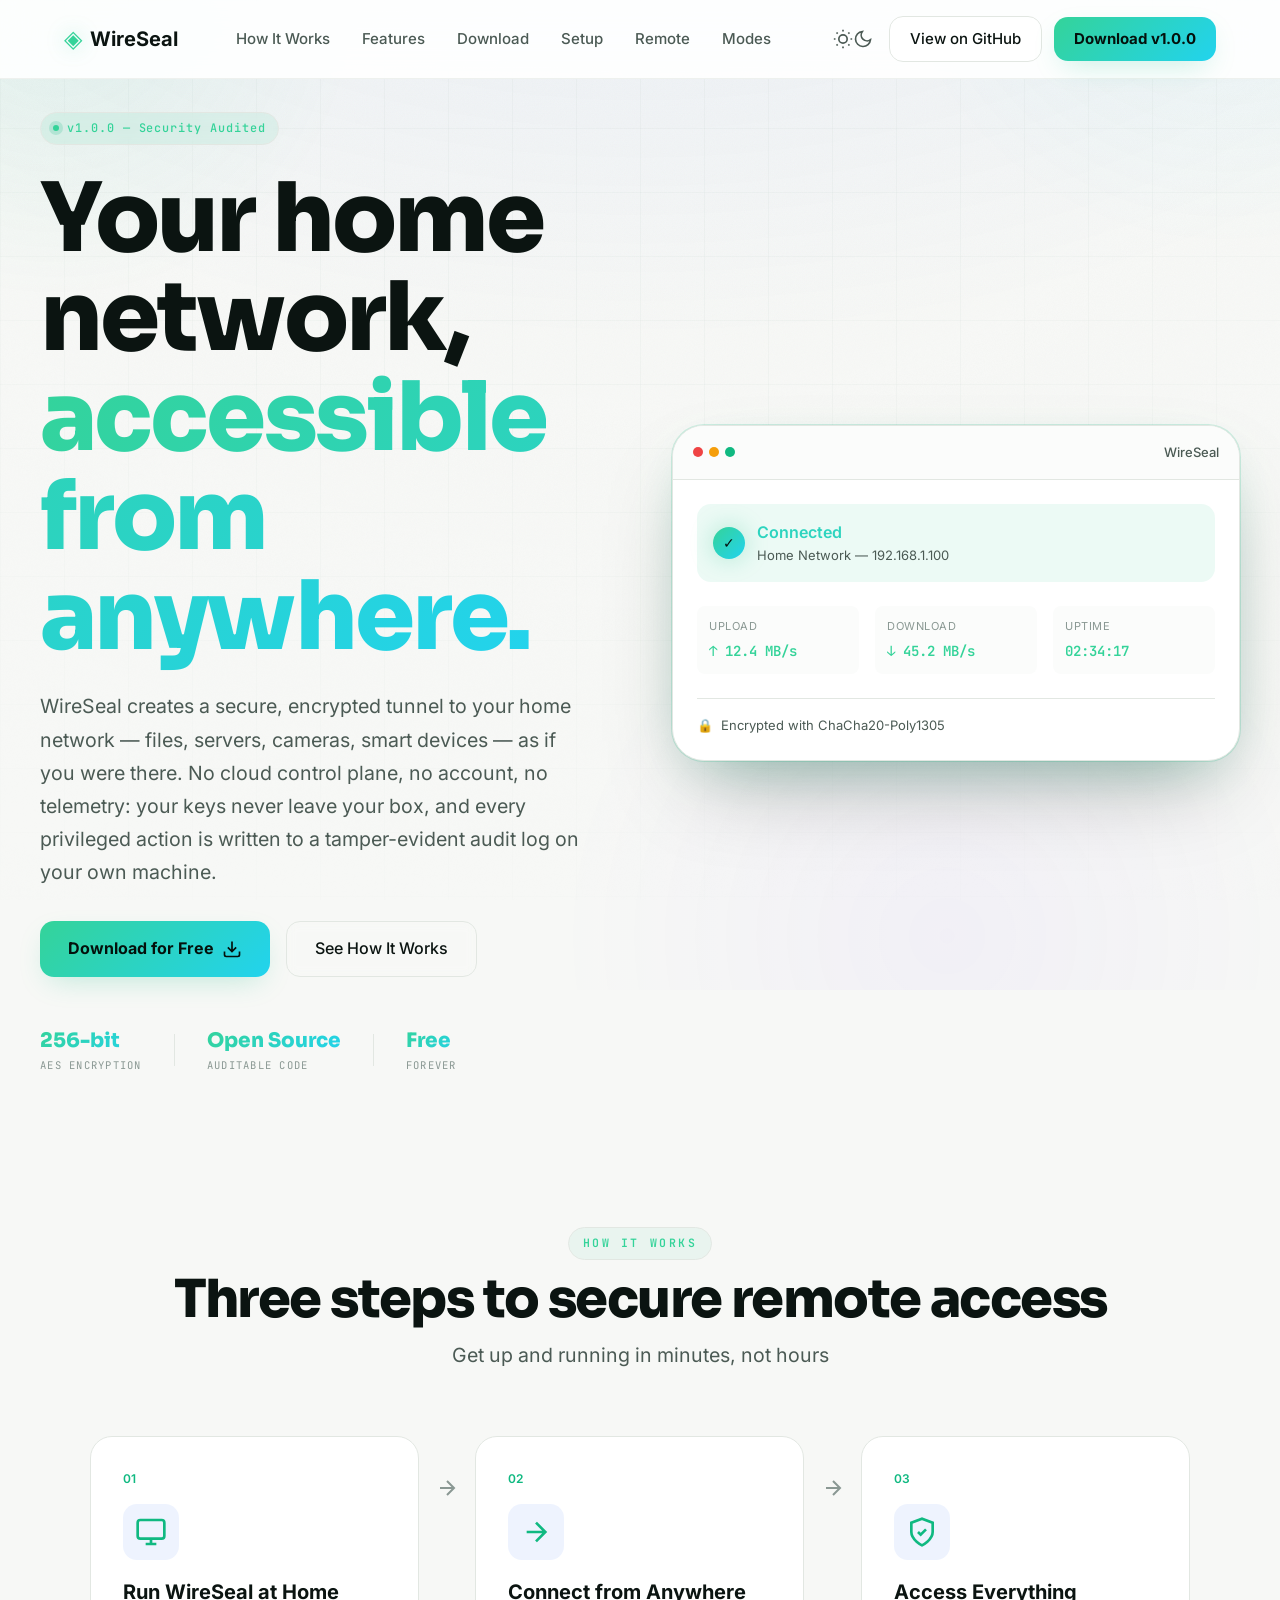
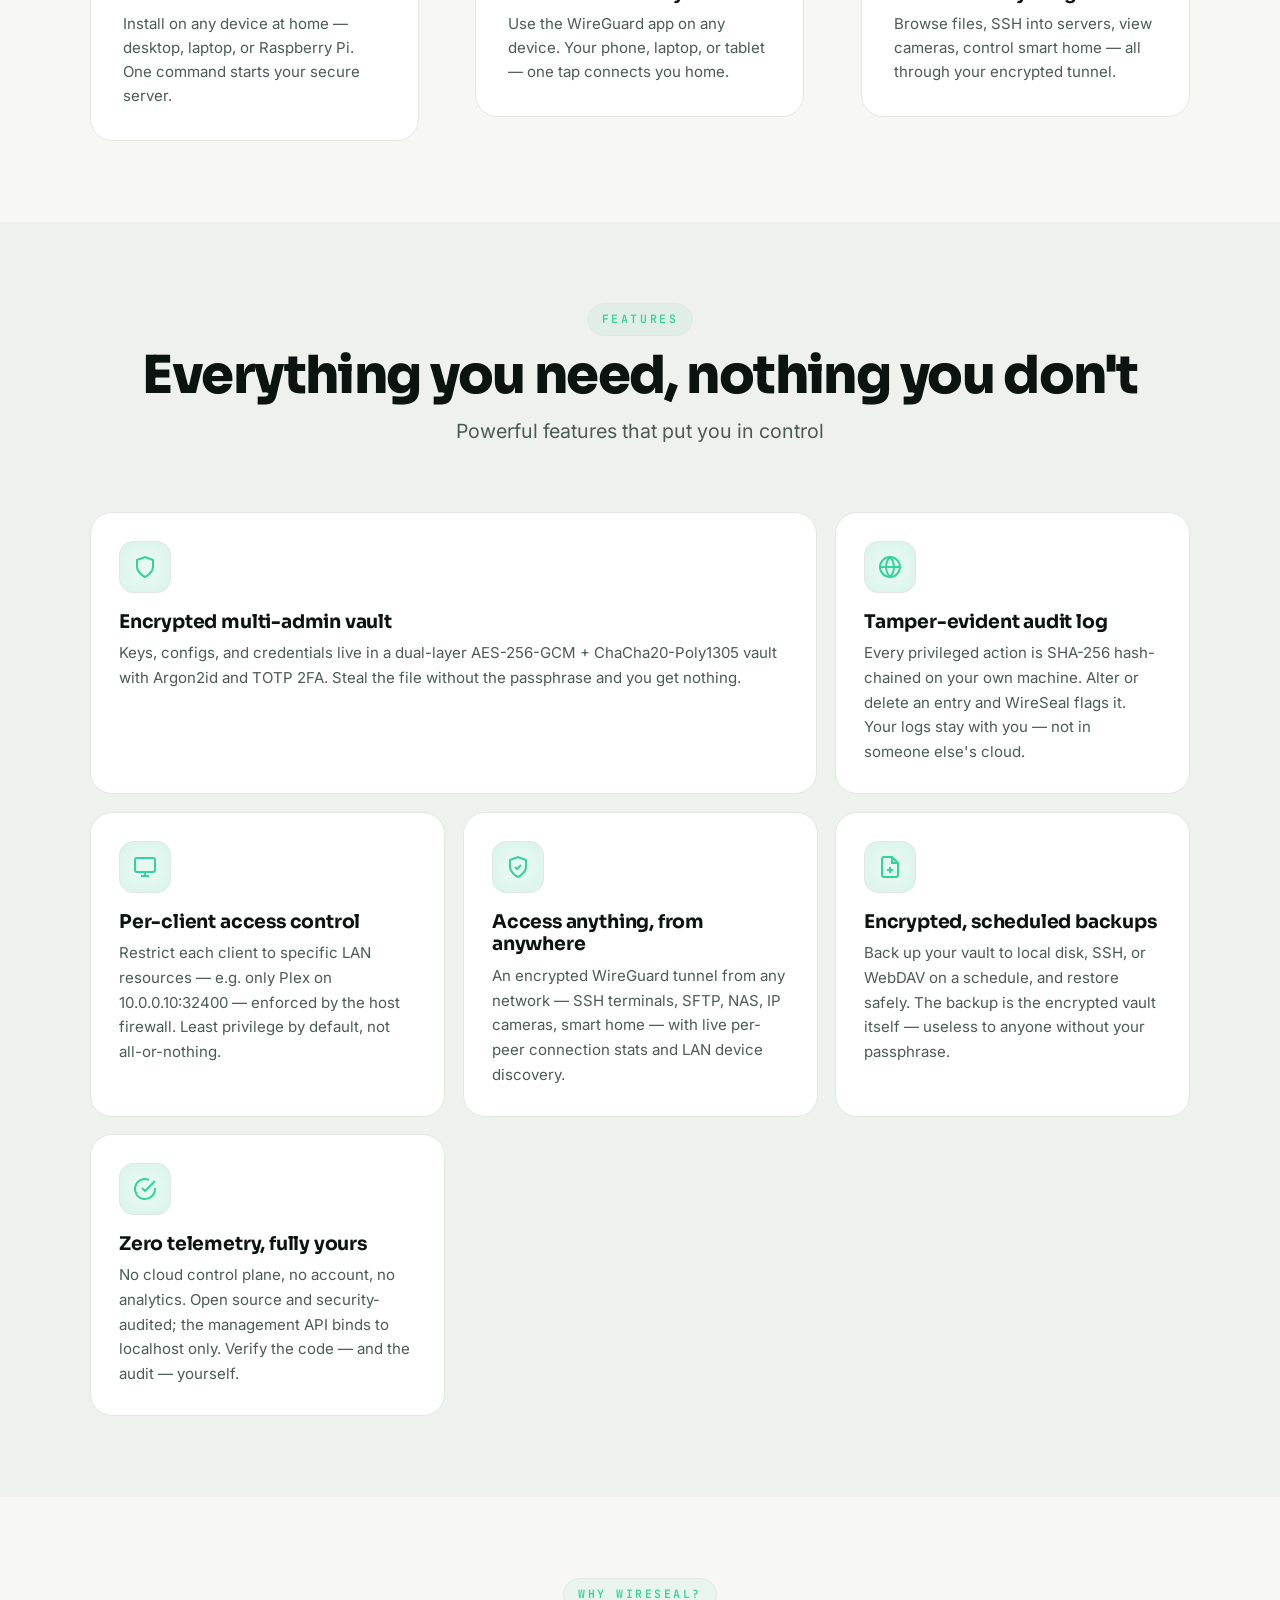
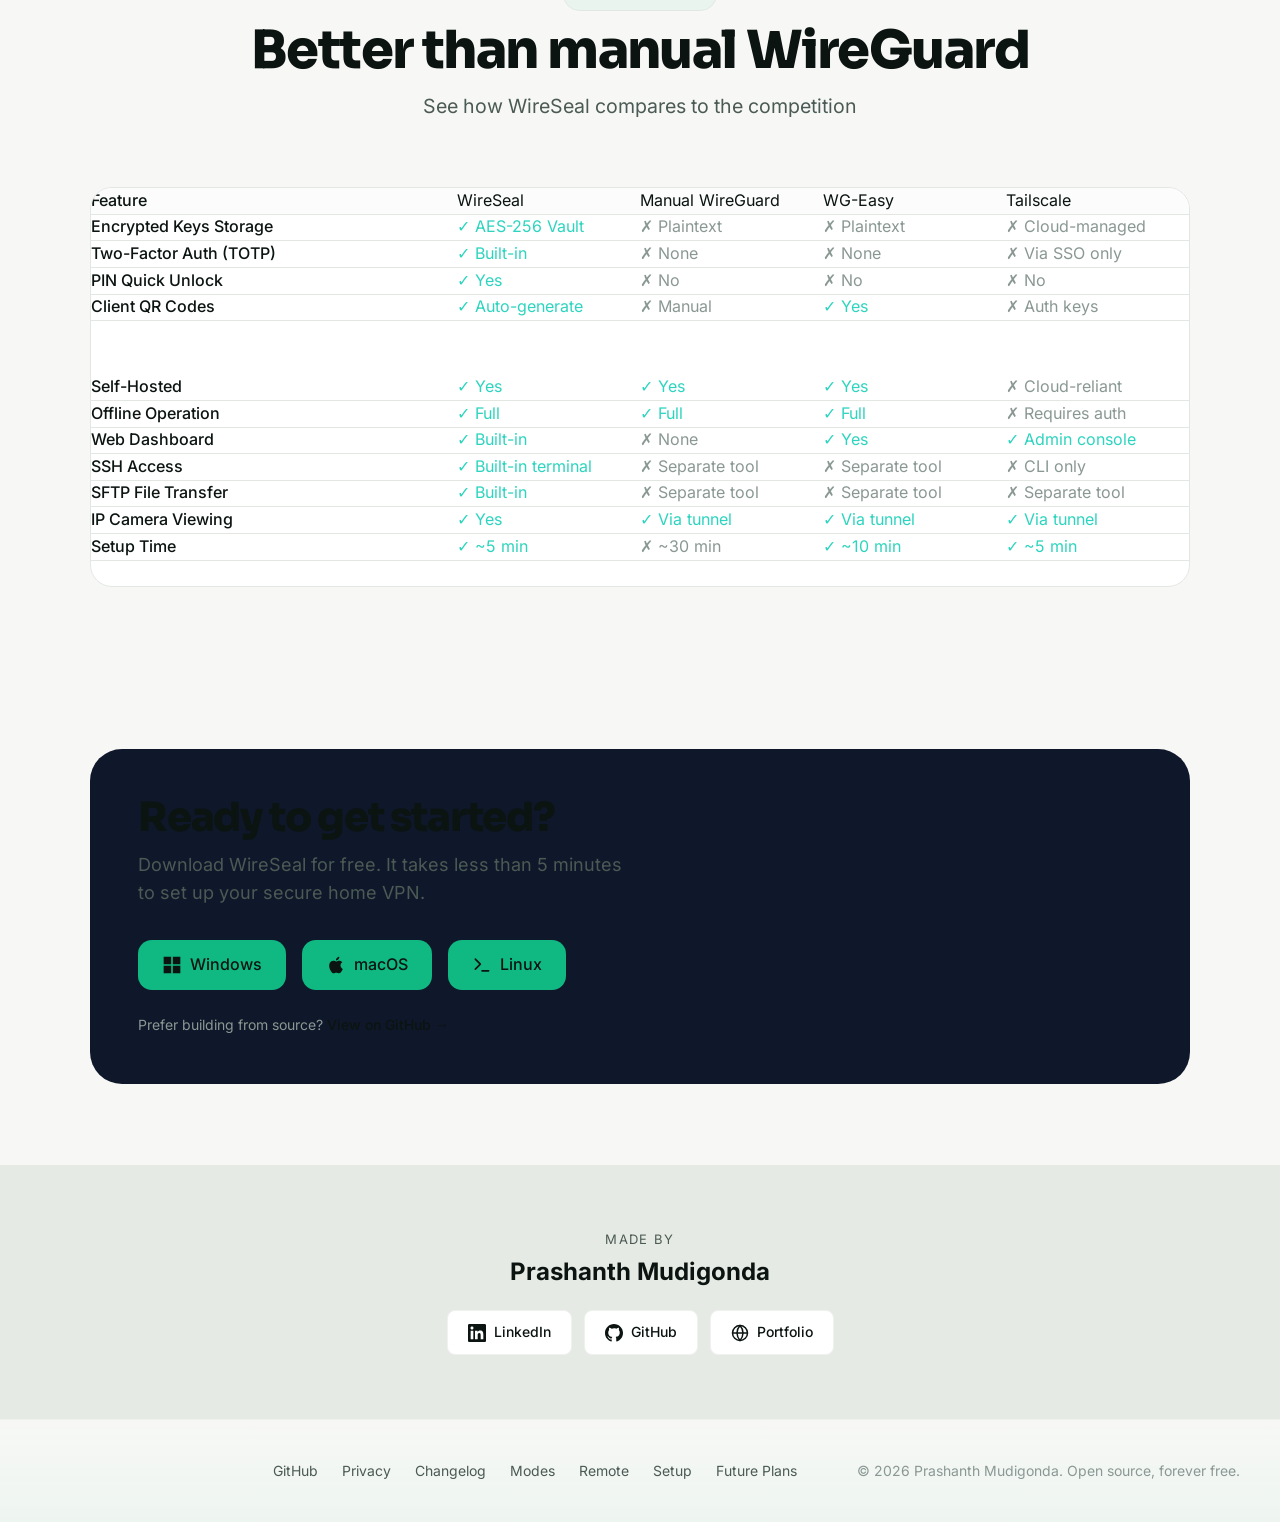
==== index.html @ 396cd47d "Premium visual redesign — 'dark luxury security vault' design layer Adds a cohesive premium design s" ====
<!DOCTYPE html>
<html lang="en">
<head>
    <meta charset="UTF-8">
    <meta name="viewport" content="width=device-width, initial-scale=1.0">
    <meta name="description" content="WireSeal — the audited, zero-trust, zero-telemetry home network gateway you fully own. Encrypted WireGuard tunnels, per-client access control, and a tamper-evident audit log. Open source, no cloud, no account.">
    <meta name="keywords" content="WireGuard, self-hosted VPN, home network, zero trust, zero telemetry, encrypted vault, audit log, access control, Tailscale alternative, open source">
    <meta name="author" content="Prashanth Mudigonda">
    <meta name="robots" content="index, follow">
    <meta http-equiv="Content-Security-Policy" content="default-src 'self'; script-src 'self' 'unsafe-inline'; style-src 'self' 'unsafe-inline'; font-src 'self'; img-src 'self' data: https:; connect-src 'self' https://api.github.com">
    <meta name="theme-color" content="#0F172A">
    
    <meta property="og:type" content="website">
    <meta property="og:title" content="WireSeal — Your Home Network, From Anywhere">
    <meta property="og:description" content="The audited, zero-trust, zero-telemetry home network gateway you fully own. No cloud, no account — your keys never leave your box.">
    <meta property="og:image" content="https://prashanth-7861.github.io/WireSeal/logo.png">
    
    <script type="application/ld+json">
    {
        "@context": "https://schema.org",
        "@type": "SoftwareApplication",
        "name": "WireSeal",
        "description": "The audited, zero-trust, zero-telemetry self-hosted WireGuard home network gateway you fully own.",
        "url": "https://github.com/prashanth-7861/WireSeal",
        "applicationCategory": "SecurityApplication",
        "offers": {"@type": "Offer", "price": "0", "priceCurrency": "USD"},
        "softwareVersion": "1.0.0"
    }
    </script>
    
    <link rel="icon" href="logo.png" type="image/png">
    <link rel="stylesheet" href="fonts.css">
    <link rel="stylesheet" href="style-new.css">
    <link rel="stylesheet" href="premium.css">
    
    <title>WireSeal — Your Home Network, From Anywhere</title>
</head>
<body>
    <!-- Navigation -->
    <nav class="navbar">
        <div class="nav-container">
            <a href="index.html" class="nav-brand">
                <span class="brand-icon">◈</span>
                <span class="brand-name">WireSeal</span>
            </a>
            <div class="nav-menu">
                <a href="#how-it-works" class="nav-link">How It Works</a>
                <a href="#features" class="nav-link">Features</a>
                <a href="#download" class="nav-link">Download</a>
                <a href="setup.html" class="nav-link">Setup</a>
                <a href="remote.html" class="nav-link">Remote</a>
                <a href="modes.html" class="nav-link">Modes</a>
            </div>
            <div class="nav-actions">
                <button class="theme-toggle" aria-label="Toggle dark mode">
                    <svg class="icon-sun" width="20" height="20" viewBox="0 0 24 24" fill="none" stroke="currentColor" stroke-width="2"><circle cx="12" cy="12" r="5"/><path d="M12 1v2M12 21v2M4.22 4.22l1.42 1.42M18.36 18.36l1.42 1.42M1 12h2M21 12h2M4.22 19.78l1.42-1.42M18.36 5.64l1.42-1.42"/></svg>
                    <svg class="icon-moon" width="20" height="20" viewBox="0 0 24 24" fill="none" stroke="currentColor" stroke-width="2"><path d="M21 12.79A9 9 0 1111.21 3 7 7 0 0021 12.79z"/></svg>
                </button>
                <a href="https://github.com/prashanth-7861/WireSeal" class="btn btn-ghost" target="_blank" rel="noopener noreferrer">View on GitHub</a>
                <a href="#download" class="btn btn-primary">Download v1.0.0</a>
            </div>
            <button class="nav-toggle" aria-label="Toggle menu">
                <span></span><span></span><span></span>
            </button>
        </div>
    </nav>

    <!-- Hero Section -->
    <section class="hero">
        <div class="hero-bg"></div>
        <div class="hero-container">
            <div class="hero-content">
                <div class="hero-badge">
                    <span class="badge-dot"></span>
                    <span>v1.0.0 — Security Audited</span>
                </div>
                
                <h1 class="hero-title">
                    Your home network,<br>
                    <span class="highlight">accessible from anywhere.</span>
                </h1>
                
                <p class="hero-subtitle">
                    WireSeal creates a secure, encrypted tunnel to your home network — files,
                    servers, cameras, smart devices — as if you were there. No cloud control
                    plane, no account, no telemetry: your keys never leave your box, and every
                    privileged action is written to a tamper-evident audit log on your own machine.
                </p>
                
                <div class="hero-cta">
                    <a href="#download" class="btn btn-primary btn-lg">
                        <span>Download for Free</span>
                        <svg width="20" height="20" viewBox="0 0 24 24" fill="none" stroke="currentColor" stroke-width="2"><path d="M21 15v4a2 2 0 01-2 2H5a2 2 0 01-2-2v-4M7 10l5 5 5-5M12 15V3"/></svg>
                    </a>
                    <a href="#how-it-works" class="btn btn-outline btn-lg">See How It Works</a>
                </div>
                
                <div class="hero-stats">
                    <div class="stat-item">
                        <span class="stat-value">256-bit</span>
                        <span class="stat-label">AES Encryption</span>
                    </div>
                    <div class="stat-divider"></div>
                    <div class="stat-item">
                        <span class="stat-value">Open Source</span>
                        <span class="stat-label">Auditable Code</span>
                    </div>
                    <div class="stat-divider"></div>
                    <div class="stat-item">
                        <span class="stat-value">Free</span>
                        <span class="stat-label">Forever</span>
                    </div>
                </div>
            </div>
            
            <div class="hero-visual">
                <div class="hero-card">
                    <div class="card-header">
                        <div class="card-dots">
                            <span></span><span></span><span></span>
                        </div>
                        <span class="card-title">WireSeal</span>
                    </div>
                    <div class="card-body">
                        <div class="connection-status">
                            <span class="status-icon connected">✓</span>
                            <div class="status-info">
                                <span class="status-label">Connected</span>
                                <span class="status-server">Home Network — 192.168.1.100</span>
                            </div>
                        </div>
                        <div class="connection-stats">
                            <div class="conn-stat">
                                <span class="conn-label">Upload</span>
                                <span class="conn-value">↑ 12.4 MB/s</span>
                            </div>
                            <div class="conn-stat">
                                <span class="conn-label">Download</span>
                                <span class="conn-value">↓ 45.2 MB/s</span>
                            </div>
                            <div class="conn-stat">
                                <span class="conn-label">Uptime</span>
                                <span class="conn-value">02:34:17</span>
                            </div>
                        </div>
                        <div class="security-badge">
                            <span class="shield-icon">🔒</span>
                            <span>Encrypted with ChaCha20-Poly1305</span>
                        </div>
                    </div>
                </div>
            </div>
        </div>
    </section>

    <!-- How It Works -->
    <section class="section how-it-works" id="how-it-works">
        <div class="section-container">
            <div class="section-header center">
                <span class="section-tag">How It Works</span>
                <h2 class="section-title">Three steps to secure remote access</h2>
                <p class="section-subtitle">Get up and running in minutes, not hours</p>
            </div>
            
            <div class="steps-grid">
                <div class="step-card">
                    <div class="step-number">01</div>
                    <div class="step-icon">
                        <svg width="32" height="32" viewBox="0 0 24 24" fill="none" stroke="currentColor" stroke-width="2"><rect x="2" y="3" width="20" height="14" rx="2"/><path d="M8 21h8M12 17v4"/></svg>
                    </div>
                    <h3>Run WireSeal at Home</h3>
                    <p>Install on any device at home — desktop, laptop, or Raspberry Pi. One command starts your secure server.</p>
                </div>
                
                <div class="step-arrow">
                    <svg width="24" height="24" viewBox="0 0 24 24" fill="none" stroke="currentColor" stroke-width="2"><path d="M5 12h14M12 5l7 7-7 7"/></svg>
                </div>
                
                <div class="step-card">
                    <div class="step-number">02</div>
                    <div class="step-icon">
                        <svg width="32" height="32" viewBox="0 0 24 24" fill="none" stroke="currentColor" stroke-width="2"><path d="M5 12h14M12 5l7 7-7 7"/></svg>
                    </div>
                    <h3>Connect from Anywhere</h3>
                    <p>Use the WireGuard app on any device. Your phone, laptop, or tablet — one tap connects you home.</p>
                </div>
                
                <div class="step-arrow">
                    <svg width="24" height="24" viewBox="0 0 24 24" fill="none" stroke="currentColor" stroke-width="2"><path d="M5 12h14M12 5l7 7-7 7"/></svg>
                </div>
                
                <div class="step-card">
                    <div class="step-number">03</div>
                    <div class="step-icon">
                        <svg width="32" height="32" viewBox="0 0 24 24" fill="none" stroke="currentColor" stroke-width="2"><path d="M12 22s8-4 8-10V5l-8-3-8 3v7c0 6 8 10 8 10z"/><path d="M9 12l2 2 4-4"/></svg>
                    </div>
                    <h3>Access Everything</h3>
                    <p>Browse files, SSH into servers, view cameras, control smart home — all through your encrypted tunnel.</p>
                </div>
            </div>
        </div>
    </section>

    <!-- Features -->
    <section class="section features" id="features">
        <div class="section-container">
            <div class="section-header center">
                <span class="section-tag">Features</span>
                <h2 class="section-title">Everything you need, nothing you don't</h2>
                <p class="section-subtitle">Powerful features that put you in control</p>
            </div>
            
            <div class="features-grid">
                <div class="feature-card">
                    <div class="feature-icon">
                        <svg width="24" height="24" viewBox="0 0 24 24" fill="none" stroke="currentColor" stroke-width="2"><path d="M12 22s8-4 8-10V5l-8-3-8 3v7c0 6 8 10 8 10z"/></svg>
                    </div>
                    <h3>Encrypted multi-admin vault</h3>
                    <p>Keys, configs, and credentials live in a dual-layer AES-256-GCM + ChaCha20-Poly1305 vault with Argon2id and TOTP 2FA. Steal the file without the passphrase and you get nothing.</p>
                </div>
                
                <div class="feature-card">
                    <div class="feature-icon">
                        <svg width="24" height="24" viewBox="0 0 24 24" fill="none" stroke="currentColor" stroke-width="2"><circle cx="12" cy="12" r="10"/><path d="M2 12h20M12 2a15.3 15.3 0 014 10 15.3 15.3 0 01-4 10 15.3 15.3 0 01-4-10 15.3 15.3 0 014-10z"/></svg>
                    </div>
                    <h3>Tamper-evident audit log</h3>
                    <p>Every privileged action is SHA-256 hash-chained on your own machine. Alter or delete an entry and WireSeal flags it. Your logs stay with you — not in someone else's cloud.</p>
                </div>
                
                <div class="feature-card">
                    <div class="feature-icon">
                        <svg width="24" height="24" viewBox="0 0 24 24" fill="none" stroke="currentColor" stroke-width="2"><rect x="2" y="3" width="20" height="14" rx="2"/><path d="M8 21h8M12 17v4"/></svg>
                    </div>
                    <h3>Per-client access control</h3>
                    <p>Restrict each client to specific LAN resources — e.g. only Plex on 10.0.0.10:32400 — enforced by the host firewall. Least privilege by default, not all-or-nothing.</p>
                </div>
                
                <div class="feature-card">
                    <div class="feature-icon">
                        <svg width="24" height="24" viewBox="0 0 24 24" fill="none" stroke="currentColor" stroke-width="2"><path d="M12 22s8-4 8-10V5l-8-3-8 3v7c0 6 8 10 8 10z"/><path d="M9 12l2 2 4-4"/></svg>
                    </div>
                    <h3>Access anything, from anywhere</h3>
                    <p>An encrypted WireGuard tunnel from any network — SSH terminals, SFTP, NAS, IP cameras, smart home — with live per-peer connection stats and LAN device discovery.</p>
                </div>
                
                <div class="feature-card">
                    <div class="feature-icon">
                        <svg width="24" height="24" viewBox="0 0 24 24" fill="none" stroke="currentColor" stroke-width="2"><path d="M14 2H6a2 2 0 00-2 2v16a2 2 0 002 2h12a2 2 0 002-2V8z"/><path d="M14 2v6h6M12 18v-6M9 15h6"/></svg>
                    </div>
                    <h3>Encrypted, scheduled backups</h3>
                    <p>Back up your vault to local disk, SSH, or WebDAV on a schedule, and restore safely. The backup is the encrypted vault itself — useless to anyone without your passphrase.</p>
                </div>
                
                <div class="feature-card">
                    <div class="feature-icon">
                        <svg width="24" height="24" viewBox="0 0 24 24" fill="none" stroke="currentColor" stroke-width="2"><path d="M22 11.08V12a10 10 0 11-5.93-9.14"/><path d="M22 4L12 14.01l-3-3"/></svg>
                    </div>
                    <h3>Zero telemetry, fully yours</h3>
                    <p>No cloud control plane, no account, no analytics. Open source and security-audited; the management API binds to localhost only. Verify the code — and the audit — yourself.</p>
                </div>
            </div>
        </div>
    </section>

    <!-- Comparison -->
    <section class="section comparison">
        <div class="section-container">
            <div class="section-header center">
                <span class="section-tag">Why WireSeal?</span>
                <h2 class="section-title">Better than manual WireGuard</h2>
                <p class="section-subtitle">See how WireSeal compares to the competition</p>
            </div>
            
            <div class="comparison-table">
                <div class="comp-row header">
                    <div class="comp-feature">Feature</div>
                    <div class="comp-wireseal">WireSeal</div>
                    <div class="comp-other">Manual WireGuard</div>
                    <div class="comp-other">WG-Easy</div>
                    <div class="comp-other">Tailscale</div>
                </div>
                <div class="comp-row">
                    <div class="comp-feature">Encrypted Keys Storage</div>
                    <div class="comp-wireseal check">✓ AES-256 Vault</div>
                    <div class="comp-other cross">✗ Plaintext</div>
                    <div class="comp-other cross">✗ Plaintext</div>
                    <div class="comp-other cross">✗ Cloud-managed</div>
                </div>
                <div class="comp-row">
                    <div class="comp-feature">Two-Factor Auth (TOTP)</div>
                    <div class="comp-wireseal check">✓ Built-in</div>
                    <div class="comp-other cross">✗ None</div>
                    <div class="comp-other cross">✗ None</div>
                    <div class="comp-other cross">✗ Via SSO only</div>
                </div>
                <div class="comp-row">
                    <div class="comp-feature">PIN Quick Unlock</div>
                    <div class="comp-wireseal check">✓ Yes</div>
                    <div class="comp-other cross">✗ No</div>
                    <div class="comp-other cross">✗ No</div>
                    <div class="comp-other cross">✗ No</div>
                </div>
                <div class="comp-row">
                    <div class="comp-feature">Client QR Codes</div>
                    <div class="comp-wireseal check">✓ Auto-generate</div>
                    <div class="comp-other cross">✗ Manual</div>
                    <div class="comp-other check">✓ Yes</div>
                    <div class="comp-other cross">✗ Auth keys</div>
                </div>
                <div class="comp-row">
                    <div class="comp-feature">Tamper-Evident Audit Log</div>
                    <div class="comp-wireseal check">✓ Full logs</div>
                    <div class="comp-other cross">✗ None</div>
                    <div class="comp-other cross">✗ None</div>
                    <div class="comp-other check">✓ Paid plan</div>
                </div>
                <div class="comp-row">
                    <div class="comp-feature">Encrypted Backup</div>
                    <div class="comp-wireseal check">✓ Yes</div>
                    <div class="comp-other cross">✗ Manual</div>
                    <div class="comp-other cross">✗ Manual</div>
                    <div class="comp-other cross">✗ No</div>
                </div>
                <div class="comp-row">
                    <div class="comp-feature">Self-Hosted</div>
                    <div class="comp-wireseal check">✓ Yes</div>
                    <div class="comp-other check">✓ Yes</div>
                    <div class="comp-other check">✓ Yes</div>
                    <div class="comp-other cross">✗ Cloud-reliant</div>
                </div>
                <div class="comp-row">
                    <div class="comp-feature">Offline Operation</div>
                    <div class="comp-wireseal check">✓ Full</div>
                    <div class="comp-other check">✓ Full</div>
                    <div class="comp-other check">✓ Full</div>
                    <div class="comp-other cross">✗ Requires auth</div>
                </div>
                <div class="comp-row">
                    <div class="comp-feature">Web Dashboard</div>
                    <div class="comp-wireseal check">✓ Built-in</div>
                    <div class="comp-other cross">✗ None</div>
                    <div class="comp-other check">✓ Yes</div>
                    <div class="comp-other check">✓ Admin console</div>
                </div>
                <div class="comp-row">
                    <div class="comp-feature">SSH Access</div>
                    <div class="comp-wireseal check">✓ Built-in terminal</div>
                    <div class="comp-other cross">✗ Separate tool</div>
                    <div class="comp-other cross">✗ Separate tool</div>
                    <div class="comp-other cross">✗ CLI only</div>
                </div>
                <div class="comp-row">
                    <div class="comp-feature">SFTP File Transfer</div>
                    <div class="comp-wireseal check">✓ Built-in</div>
                    <div class="comp-other cross">✗ Separate tool</div>
                    <div class="comp-other cross">✗ Separate tool</div>
                    <div class="comp-other cross">✗ Separate tool</div>
                </div>
                <div class="comp-row">
                    <div class="comp-feature">IP Camera Viewing</div>
                    <div class="comp-wireseal check">✓ Yes</div>
                    <div class="comp-other check">✓ Via tunnel</div>
                    <div class="comp-other check">✓ Via tunnel</div>
                    <div class="comp-other check">✓ Via tunnel</div>
                </div>
                <div class="comp-row">
                    <div class="comp-feature">Setup Time</div>
                    <div class="comp-wireseal check">✓ ~5 min</div>
                    <div class="comp-other cross">✗ ~30 min</div>
                    <div class="comp-other check">✓ ~10 min</div>
                    <div class="comp-other check">✓ ~5 min</div>
                </div>
                <div class="comp-row">
                    <div class="comp-feature">License</div>
                    <div class="comp-wireseal check">✓ MIT (free)</div>
                    <div class="comp-other check">✓ GPL (free)</div>
                    <div class="comp-other check">✓ MIT (free)</div>
                    <div class="comp-other cross">✗ BSL (paid)</div>
                </div>
            </div>
        </div>
    </section>

    <!-- Download -->
    <section class="section download" id="download">
        <div class="section-container">
            <div class="download-card">
                <div class="download-content">
                    <h2>Ready to get started?</h2>
                    <p>Download WireSeal for free. It takes less than 5 minutes to set up your secure home VPN.</p>
                    <div class="download-platforms">
                        <a href="https://github.com/prashanth-7861/WireSeal/releases/download/v1.0.0/wireseal-1.0.0-windows-x86_64-setup.exe" class="platform-btn">
                            <svg width="20" height="20" viewBox="0 0 24 24" fill="currentColor"><path d="M2 2h9v9H2zm11 0h9v9h-9zM2 13h9v9H2zm11 0h9v9h-9z"/></svg>
                            <span>Windows</span>
                        </a>
                        <a href="https://github.com/prashanth-7861/WireSeal/releases/download/v1.0.0/wireseal-1.0.0-macos-arm64.pkg" class="platform-btn">
                            <svg width="20" height="20" viewBox="0 0 24 24" fill="currentColor"><path d="M18.71 19.5c-.83 1.24-1.71 2.45-3.05 2.47-1.34.03-1.77-.79-3.29-.79-1.53 0-2 .77-3.27.82-1.31.05-2.3-1.32-3.14-2.53C4.25 17 2.94 12.45 4.7 9.39c.87-1.52 2.43-2.48 4.12-2.51 1.28-.02 2.5.87 3.29.87.78 0 2.26-1.07 3.81-.91.65.03 2.47.26 3.64 1.98-.09.06-2.17 1.28-2.15 3.81.03 3.02 2.65 4.03 2.68 4.04-.03.07-.42 1.44-1.38 2.83M13 3.5c.73-.83 1.94-1.46 2.94-1.5.13 1.17-.34 2.35-1.04 3.19-.69.85-1.83 1.51-2.95 1.42-.15-1.15.41-2.35 1.05-3.11z"/></svg>
                            <span>macOS</span>
                        </a>
                        <a href="https://github.com/prashanth-7861/WireSeal/releases/download/v1.0.0/wireseal_1.0.0_amd64.deb" class="platform-btn">
                            <svg width="20" height="20" viewBox="0 0 24 24" fill="none" stroke="currentColor" stroke-width="2" stroke-linecap="round" stroke-linejoin="round"><path d="M4 17l6-6-6-6"/><path d="M12 19h8"/></svg>
                            <span>Linux</span>
                        </a>
                    </div>
                    <div class="download-alt">
                        <span>Prefer building from source?</span>
                        <a href="https://github.com/prashanth-7861/WireSeal" target="_blank" rel="noopener noreferrer">View on GitHub →</a>
                    </div>
                </div>
            </div>
        </div>
    </section>

    <!-- Author -->
    <section class="author">
        <div class="author-inner">
            <span class="author-label">Made by</span>
            <h3>Prashanth Mudigonda</h3>
            <div class="author-links">
                <a href="https://linkedin.com/in/mudigondaprashanth" target="_blank" rel="noopener noreferrer">
                    <svg width="18" height="18" viewBox="0 0 24 24" fill="currentColor"><path d="M20.447 20.452h-3.554v-5.569c0-1.328-.027-3.037-1.852-3.037-1.853 0-2.136 1.445-2.136 2.939v5.667H9.351V9h3.414v1.561h.046c.477-.9 1.637-1.85 3.37-1.85 3.601 0 4.267 2.37 4.267 5.455v6.286zM5.337 7.433c-1.144 0-2.063-.926-2.063-2.065 0-1.138.92-2.063 2.063-2.063 1.14 0 2.064.925 2.064 2.063 0 1.139-.925 2.065-2.064 2.065zm1.782 13.019H3.555V9h3.564v11.452zM22.225 0H1.771C.792 0 0 .774 0 1.729v20.542C0 23.227.792 24 1.771 24h20.451C23.227 24 24 23.227 24 22.271V1.729C24 .774 23.227 0 22.225 0h.001z"/></svg>
                    LinkedIn
                </a>
                <a href="https://github.com/prashanth-7861" target="_blank" rel="noopener noreferrer">
                    <svg width="18" height="18" viewBox="0 0 24 24" fill="currentColor"><path d="M12 0C5.374 0 0 5.373 0 12c0 5.302 3.438 9.8 8.207 11.387.599.111.793-.261.793-.577v-2.234c-3.338.726-4.033-1.416-4.033-1.416-.546-1.387-1.333-1.756-1.333-1.756-1.089-.745.083-.729.083-.729 1.205.084 1.839 1.237 1.839 1.237 1.07 1.834 2.807 1.304 3.492.997.107-.775.418-1.305.762-1.604-2.665-.305-5.467-1.334-5.467-5.931 0-1.311.469-2.381 1.236-3.221-.124-.303-.535-1.524.117-3.176 0 0 1.008-.322 3.301 1.23A11.509 11.509 0 0112 5.803c1.02.005 2.047.138 3.006.404 2.291-1.552 3.297-1.23 3.297-1.23.653 1.653.242 2.874.118 3.176.77.84 1.235 1.911 1.235 3.221 0 4.609-2.807 5.624-5.479 5.921.43.372.823 1.102.823 2.222v3.293c0 .319.192.694.801.576C20.566 21.797 24 17.3 24 12c0-6.627-5.373-12-12-12z"/></svg>
                    GitHub
                </a>
                <a href="https://prashanthmudigonda.vercel.app" target="_blank" rel="noopener noreferrer">
                    <svg width="18" height="18" viewBox="0 0 24 24" fill="none" stroke="currentColor" stroke-width="2"><circle cx="12" cy="12" r="10"/><path d="M2 12h20"/><path d="M12 2a15.3 15.3 0 014 10 15.3 15.3 0 01-4 10 15.3 15.3 0 01-4-10 15.3 15.3 0 014-10z"/></svg>
                    Portfolio
                </a>
            </div>
        </div>
    </section>

    <!-- Footer -->
    <footer class="footer" id="github">
        <div class="footer-container">
            <div class="footer-brand">
                <span class="brand-icon">◈</span>
                <span class="brand-name">WireSeal</span>
                <span class="brand-version">v1.0.0</span>
            </div>
            <div class="footer-links">
                <a href="https://github.com/prashanth-7861/WireSeal">GitHub</a>
                <a href="privacy.html">Privacy</a>
                <a href="changelog.html">Changelog</a>
                <a href="modes.html">Modes</a>
                <a href="remote.html">Remote</a>
                <a href="setup.html">Setup</a>
                <a href="future-plans.html">Future Plans</a>
            </div>
            <div class="footer-copy">
                © 2026 Prashanth Mudigonda. Open source, forever free.
            </div>
        </div>
    </footer>

    <script>
        // Prevent dark mode flash - apply theme immediately
        (function() {
            const savedTheme = localStorage.getItem('theme');
            const systemPrefersDark = window.matchMedia('(prefers-color-scheme: dark)').matches;
            if (savedTheme === 'dark' || (!savedTheme && systemPrefersDark)) {
                document.documentElement.setAttribute('data-theme', 'dark');
            }
        })();
        
        document.addEventListener('DOMContentLoaded', () => {
            // Mobile nav toggle
            document.querySelector('.nav-toggle').addEventListener('click', () => {
                document.querySelector('.nav-menu').classList.toggle('active');
            });
            
            // Theme toggle
            const themeToggle = document.querySelector('.theme-toggle');
            const htmlElement = document.documentElement;
            
            // Check for saved theme preference or use system preference
            const savedTheme = localStorage.getItem('theme');
            const systemPrefersDark = window.matchMedia('(prefers-color-scheme: dark)').matches;
            
            if (savedTheme === 'dark' || (!savedTheme && systemPrefersDark)) {
                htmlElement.setAttribute('data-theme', 'dark');
                updateThemeIcon(true);
            }
            
            themeToggle.addEventListener('click', () => {
                const isDark = htmlElement.getAttribute('data-theme') === 'dark';
                if (isDark) {
                    htmlElement.removeAttribute('data-theme');
                    localStorage.setItem('theme', 'light');
                    updateThemeIcon(false);
                } else {
                    htmlElement.setAttribute('data-theme', 'dark');
                    localStorage.setItem('theme', 'dark');
                    updateThemeIcon(true);
                }
            });
            
            function updateThemeIcon(isDark) {
                const sunIcon = themeToggle.querySelector('.icon-sun');
                const moonIcon = themeToggle.querySelector('.icon-moon');
                if (sunIcon && moonIcon) {
                    if (isDark) {
                        sunIcon.style.display = 'none';
                        moonIcon.style.display = 'block';
                    } else {
                        sunIcon.style.display = 'block';
                        moonIcon.style.display = 'none';
                    }
                }
            }
            
            // Fetch GitHub stats
            async function fetchGitHubStats() {
                try {
                    const repoResponse = await fetch('https://api.github.com/repos/prashanth-7861/WireSeal');
                    const repoData = await repoResponse.json();
                    if (repoData.stargazers_count) {
                        const starsElement = document.getElementById('github-stars');
                        if (starsElement) starsElement.textContent = repoData.stargazers_count.toLocaleString() + '+';
                    }
                    
                    const contributorsResponse = await fetch('https://api.github.com/repos/prashanth-7861/WireSeal/contributors?per_page=1');
                    const linkHeader = contributorsResponse.headers.get('Link');
                    if (linkHeader) {
                        const match = linkHeader.match(/page=(\d+)>; rel="last"/);
                        if (match) {
                            const contributorsElement = document.getElementById('contributors');
                            if (contributorsElement) contributorsElement.textContent = match[1] + '+';
                        }
                    }
                } catch (error) {
                    console.log('Failed to fetch GitHub stats:', error);
                }
            }
            
            fetchGitHubStats();
            
            // Smooth scroll
            document.querySelectorAll('a[href^="#"]').forEach(anchor => {
                anchor.addEventListener('click', function(e) {
                    e.preventDefault();
                    const target = document.querySelector(this.getAttribute('href'));
                    if (target) target.scrollIntoView({ behavior: 'smooth' });
                });
            });
        });
    </script>
    <script src="premium.js" defer></script>
</body>
</html>
---- fonts.css ----
/* Self-hosted fonts — no third-party (Google) requests, no visitor IP leak.
   Variable fonts: one woff2 per family covers all weights (latin subset). */

@font-face {
    font-family: 'Inter';
    font-style: normal;
    font-weight: 100 900;
    font-display: swap;
    src: url('fonts/inter.woff2') format('woff2');
}

@font-face {
    font-family: 'JetBrains Mono';
    font-style: normal;
    font-weight: 100 800;
    font-display: swap;
    src: url('fonts/jetbrains-mono.woff2') format('woff2');
}

@font-face {
    font-family: 'Sora';
    font-style: normal;
    font-weight: 100 800;
    font-display: swap;
    src: url('fonts/sora.woff2') format('woff2');
}
---- style-new.css ----
/* WireSeal - Professional SaaS Styles */

:root {
    --primary: #2563EB;
    --primary-dark: #1D4ED8;
    --primary-light: #3B82F6;
    --accent: #10B981;
    --accent-dark: #059669;
    
    --bg: #FFFFFF;
    --bg-alt: #F8FAFC;
    --bg-light: #F1F5F9;
    --bg-dark: #0F172A;
    
    --surface: #FFFFFF;
    --surface-elevated: #F8FAFC;
    
    --text: #1E293B;
    --text-secondary: #64748B;
    --text-muted: #94A3B8;
    
    --border: #E2E8F0;
    --border-light: #F1F5F9;
    
    --shadow-sm: 0 1px 2px rgba(0, 0, 0, 0.05);
    --shadow-md: 0 4px 6px -1px rgba(0, 0, 0, 0.1);
    --shadow-lg: 0 10px 15px -3px rgba(0, 0, 0, 0.1);
    --shadow-xl: 0 20px 25px -5px rgba(0, 0, 0, 0.1);
    
    --radius-sm: 6px;
    --radius-md: 10px;
    --radius-lg: 16px;
    --radius-xl: 24px;
    
    --font-sans: 'Inter', -apple-system, BlinkMacSystemFont, 'Segoe UI', Roboto, sans-serif;
    --font-mono: 'JetBrains Mono', monospace;
    
    --transition: all 0.2s ease;
    
    /* Additional variables for compatibility with other pages */
    --bg-card: var(--surface);
    --bg-elevated: var(--surface-elevated);
    --border-subtle: var(--border-light);
    --text-dim: var(--text-secondary);
    --accent-glow: rgba(37, 99, 235, 0.15);
    --accent-light: var(--primary-light);
    --accent-dim: var(--primary-dark);
    --accent-secondary: #06b6d4;
    --success: #10b981;
    --warning: #f59e0b;
    --error: #ef4444;
    --gradient-primary: linear-gradient(135deg, var(--primary) 0%, var(--accent-secondary) 100%);
    --gradient-secondary: linear-gradient(135deg, #8b5cf6 0%, #ec4899 100%);
    --gradient-dark: linear-gradient(135deg, var(--bg) 0%, var(--bg-alt) 100%);
    --font-display: var(--font-sans);
    --nav-bg: rgba(255, 255, 255, 0.9);
}

/* Dark Mode */
[data-theme="dark"] {
    --bg: #0F172A;
    --bg-alt: #1E293B;
    --bg-light: #334155;
    --surface: #1E293B;
    --surface-elevated: #334155;
    
    --text: #F1F5F9;
    --text-secondary: #94A3B8;
    --text-muted: #64748B;
    
    --border: #334155;
    --border-light: #1E293B;
    
    --shadow-sm: 0 1px 2px rgba(0, 0, 0, 0.3);
    --shadow-md: 0 4px 6px -1px rgba(0, 0, 0, 0.4);
    --shadow-lg: 0 10px 15px -3px rgba(0, 0, 0, 0.4);
    --shadow-xl: 0 20px 25px -5px rgba(0, 0, 0, 0.5);
    
    /* Additional variables for compatibility with other pages */
    --bg-card: var(--surface);
    --bg-elevated: var(--surface-elevated);
    --border-subtle: var(--border-light);
    --text-dim: var(--text-secondary);
    --accent-glow: rgba(37, 99, 235, 0.15);
    --accent-light: var(--primary-light);
    --accent-dim: var(--primary-dark);
    --accent-secondary: #06b6d4;
    --success: #10b981;
    --warning: #f59e0b;
    --error: #ef4444;
    --gradient-primary: linear-gradient(135deg, var(--primary) 0%, var(--accent-secondary) 100%);
    --gradient-secondary: linear-gradient(135deg, #8b5cf6 0%, #ec4899 100%);
    --gradient-dark: linear-gradient(135deg, var(--bg) 0%, var(--bg-alt) 100%);
    --font-display: var(--font-sans);
    --nav-bg: rgba(15, 23, 42, 0.9);
}

*, *::before, *::after {
    margin: 0;
    padding: 0;
    box-sizing: border-box;
}

html { scroll-behavior: smooth; }

body {
    font-family: var(--font-sans);
    background: var(--bg);
    color: var(--text);
    line-height: 1.6;
    -webkit-font-smoothing: antialiased;
    -moz-osx-font-smoothing: grayscale;
}

h1, h2, h3, h4 { font-weight: 700; line-height: 1.2; color: var(--text); }
h1 { font-size: 3.5rem; letter-spacing: -0.02em; }
h2 { font-size: 2.5rem; letter-spacing: -0.01em; }
h3 { font-size: 1.25rem; }

p { color: var(--text-secondary); }

a { color: var(--primary); text-decoration: none; transition: var(--transition); }
a:hover { color: var(--primary-dark); }

/* ============================================
   NAVIGATION
   ============================================ */

.navbar {
    position: fixed;
    top: 0;
    left: 0;
    right: 0;
    z-index: 100;
    background: var(--nav-bg);
    backdrop-filter: blur(12px);
    border-bottom: 1px solid var(--border-light);
}

.nav-container {
    max-width: 1200px;
    margin: 0 auto;
    padding: 1rem 1.5rem;
    display: flex;
    align-items: center;
    justify-content: space-between;
}

.nav-brand {
    display: flex;
    align-items: center;
    gap: 0.5rem;
    text-decoration: none;
}

.brand-icon {
    font-size: 1.5rem;
    color: var(--primary);
}

.brand-name {
    font-size: 1.25rem;
    font-weight: 700;
    color: var(--text);
}

.nav-menu {
    display: flex;
    gap: 2rem;
}

.nav-link {
    font-size: 0.9375rem;
    font-weight: 500;
    color: var(--text-secondary);
    transition: var(--transition);
}

.nav-link:hover { color: var(--text); }

.nav-actions {
    display: flex;
    gap: 0.75rem;
    align-items: center;
}

.theme-toggle {
    background: none;
    border: none;
    cursor: pointer;
    padding: 0.25rem;
    color: var(--text-secondary);
    transition: var(--transition);
    display: flex;
    align-items: center;
}

.theme-toggle:hover {
    color: var(--text);
}

.theme-toggle svg {
    width: 20px;
    height: 20px;
}

/* Buttons */
.btn {
    display: inline-flex;
    align-items: center;
    gap: 0.5rem;
    padding: 0.625rem 1.25rem;
    font-family: var(--font-sans);
    font-size: 0.9375rem;
    font-weight: 500;
    border-radius: var(--radius-md);
    cursor: pointer;
    transition: var(--transition);
    text-decoration: none;
}

.btn-primary {
    background: var(--primary);
    color: var(--text);
    border: none;
}

.btn-primary:hover {
    background: var(--primary-dark);
    color: var(--text);
    transform: translateY(-1px);
    box-shadow: var(--shadow-md);
}

.btn-ghost {
    background: transparent;
    color: var(--text-secondary);
    border: none;
}

.btn-ghost:hover { color: var(--text); }

.btn-outline {
    background: transparent;
    color: var(--primary);
    border: 1px solid var(--primary);
}

.btn-outline:hover {
    background: var(--primary);
    color: var(--text);
}

.btn-lg {
    padding: 0.875rem 1.75rem;
    font-size: 1rem;
}

/* ============================================
   HERO SECTION
   ============================================ */

.hero {
    padding: 8rem 1.5rem 6rem;
    position: relative;
    overflow: hidden;
}

.hero-bg {
    position: absolute;
    top: 0;
    left: 0;
    right: 0;
    bottom: 0;
    background: radial-gradient(ellipse 80% 50% at 50% -20%, rgba(37, 99, 235, 0.08), transparent);
    z-index: -1;
}

.hero-container {
    max-width: 1200px;
    margin: 0 auto;
    display: grid;
    grid-template-columns: 1fr 1fr;
    gap: 4rem;
    align-items: center;
}

.hero-badge {
    display: inline-flex;
    align-items: center;
    gap: 0.5rem;
    padding: 0.375rem 0.75rem;
    background: rgba(37, 99, 235, 0.08);
    border-radius: 999px;
    font-size: 0.8125rem;
    font-weight: 500;
    color: var(--primary);
    margin-bottom: 1.5rem;
}

.badge-dot {
    width: 6px;
    height: 6px;
    background: var(--accent);
    border-radius: 50%;
}

.hero-title {
    font-size: clamp(2.5rem, 4vw, 3.5rem);
    margin-bottom: 1.5rem;
    letter-spacing: -0.03em;
}

.hero-title .highlight {
    color: var(--primary);
}

.hero-subtitle {
    font-size: 1.25rem;
    color: var(--text-secondary);
    margin-bottom: 2rem;
    line-height: 1.7;
}

.hero-cta {
    display: flex;
    gap: 1rem;
    margin-bottom: 3rem;
    flex-wrap: wrap;
}

.hero-stats {
    display: flex;
    gap: 2rem;
    align-items: center;
}

.stat-item {
    display: flex;
    flex-direction: column;
}

.stat-value {
    font-size: 1.25rem;
    font-weight: 700;
    color: var(--text);
}

.stat-label {
    font-size: 0.8125rem;
    color: var(--text-muted);
}

.stat-divider {
    width: 1px;
    height: 32px;
    background: var(--border);
}

/* Hero Card */
.hero-card {
    background: var(--surface);
    border-radius: var(--radius-xl);
    box-shadow: var(--shadow-xl);
    overflow: hidden;
    border: 1px solid var(--border);
}

.hero-card .card-header {
    display: flex;
    align-items: center;
    gap: 0.75rem;
    padding: 1rem 1.25rem;
    background: var(--surface-elevated);
    border-bottom: 1px solid var(--border);
}

.card-dots {
    display: flex;
    gap: 0.375rem;
}

.card-dots span {
    width: 10px;
    height: 10px;
    border-radius: 50%;
    background: var(--border);
}

.card-dots span:first-child { background: #EF4444; }
.card-dots span:nth-child(2) { background: #F59E0B; }
.card-dots span:nth-child(3) { background: #10B981; }

.card-title {
    font-size: 0.8125rem;
    font-weight: 500;
    color: var(--text-secondary);
    margin-left: auto;
}

.card-body {
    padding: 1.5rem;
}

.connection-status {
    display: flex;
    align-items: center;
    gap: 0.75rem;
    padding: 1rem;
    background: rgba(16, 185, 129, 0.08);
    border-radius: var(--radius-md);
    margin-bottom: 1.5rem;
}

.status-icon {
    width: 32px;
    height: 32px;
    display: flex;
    align-items: center;
    justify-content: center;
    border-radius: 50%;
    font-size: 0.875rem;
}

.status-icon.connected {
    background: var(--accent);
    color: var(--text);
}

.status-info {
    display: flex;
    flex-direction: column;
}

.status-label {
    font-weight: 600;
    color: var(--accent);
}

.status-server {
    font-size: 0.8125rem;
    color: var(--text-secondary);
}

.connection-stats {
    display: grid;
    grid-template-columns: repeat(3, 1fr);
    gap: 1rem;
    margin-bottom: 1.5rem;
}

.conn-stat {
    display: flex;
    flex-direction: column;
    padding: 0.75rem;
    background: var(--surface-elevated);
    border-radius: var(--radius-sm);
}

.conn-label {
    font-size: 0.6875rem;
    text-transform: uppercase;
    letter-spacing: 0.05em;
    color: var(--text-muted);
    margin-bottom: 0.25rem;
}

.conn-value {
    font-size: 0.875rem;
    font-weight: 600;
    color: var(--text);
}

.security-badge {
    display: flex;
    align-items: center;
    gap: 0.5rem;
    font-size: 0.8125rem;
    color: var(--text-secondary);
    padding-top: 1rem;
    border-top: 1px solid var(--border);
}

/* ============================================
   SOCIAL PROOF
   ============================================ */

/* ============================================
   SECTIONS
   ============================================ */

.section {
    padding: 6rem 1.5rem;
}

.section-container {
    max-width: 1200px;
    margin: 0 auto;
}

.section-header {
    margin-bottom: 3rem;
}

.section-header.center {
    text-align: center;
}

.section-tag {
    display: inline-block;
    font-size: 0.8125rem;
    font-weight: 600;
    color: var(--primary);
    text-transform: uppercase;
    letter-spacing: 0.1em;
    margin-bottom: 0.75rem;
}

.section-title {
    margin-bottom: 0.75rem;
}

.section-subtitle {
    font-size: 1.125rem;
    color: var(--text-secondary);
    max-width: 600px;
}

.section-header.center .section-subtitle {
    margin: 0 auto;
}

/* Steps */
.steps-grid {
    display: flex;
    align-items: flex-start;
    justify-content: center;
    gap: 1rem;
    flex-wrap: wrap;
}

.step-card {
    flex: 1;
    min-width: 280px;
    max-width: 340px;
    padding: 2rem;
    background: var(--surface);
    border: 1px solid var(--border);
    border-radius: var(--radius-lg);
    transition: var(--transition);
}

.step-card:hover {
    border-color: var(--primary-light);
    box-shadow: var(--shadow-lg);
    transform: translateY(-4px);
}

.step-number {
    font-size: 0.75rem;
    font-weight: 600;
    color: var(--primary);
    margin-bottom: 1rem;
}

.step-icon {
    width: 56px;
    height: 56px;
    display: flex;
    align-items: center;
    justify-content: center;
    background: rgba(37, 99, 235, 0.08);
    border-radius: var(--radius-md);
    color: var(--primary);
    margin-bottom: 1.25rem;
}

.step-card h3 {
    margin-bottom: 0.5rem;
}

.step-card p {
    font-size: 0.9375rem;
    line-height: 1.6;
}

.step-arrow {
    color: var(--text-muted);
    flex-shrink: 0;
    margin-top: 2.5rem;
}

/* Features */
.features {
    background: var(--bg-alt);
}

.features-grid {
    display: grid;
    grid-template-columns: repeat(auto-fit, minmax(320px, 1fr));
    gap: 1.5rem;
}

.feature-card {
    padding: 2rem;
    background: var(--surface);
    border: 1px solid var(--border);
    border-radius: var(--radius-lg);
    transition: var(--transition);
}

.feature-card:hover {
    border-color: var(--primary-light);
    box-shadow: var(--shadow-md);
}

.feature-icon {
    width: 48px;
    height: 48px;
    display: flex;
    align-items: center;
    justify-content: center;
    background: var(--surface-elevated);
    border-radius: var(--radius-md);
    color: var(--primary);
    margin-bottom: 1.25rem;
}

.feature-card h3 {
    margin-bottom: 0.5rem;
}

.feature-card p {
    font-size: 0.9375rem;
    line-height: 1.6;
}

/* Comparison */
.comparison-table {
    background: var(--surface);
    border: 1px solid var(--border);
    border-radius: var(--radius-lg);
    overflow: hidden;
}

.comp-row {
    display: grid;
    grid-template-columns: 2fr 1fr 1fr 1fr 1fr;
    border-bottom: 1px solid var(--border);
}

.comp-row:last-child { border-bottom: none; }

.comp-row.header {
    background: var(--surface-elevated);
}

.comp-cell {
    padding: 1rem 1.5rem;
    font-size: 0.9375rem;
}

.comp-row.header .comp-cell {
    font-weight: 600;
    color: var(--text);
    font-size: 0.8125rem;
    text-transform: uppercase;
    letter-spacing: 0.05em;
}

.comp-row:hover {
    background: rgba(37, 99, 235, 0.02);
}

.comp-cell.feature {
    font-weight: 500;
    color: var(--text);
}

.comp-cell.wireseal {
    color: var(--accent);
    font-weight: 500;
}

.comp-cell.other {
    color: var(--text-muted);
}

.check { color: var(--accent); }
.cross { color: var(--text-muted); }

/* Download */
.download-card {
    display: grid;
    grid-template-columns: 1fr auto;
    gap: 4rem;
    padding: 3rem;
    background: var(--bg-dark);
    border-radius: var(--radius-xl);
    color: var(--text);
    align-items: center;
}

.download-content h2 {
    color: var(--text);
    margin-bottom: 0.75rem;
}

.download-content p {
    color: var(--text-secondary);
    font-size: 1.125rem;
    margin-bottom: 2rem;
    max-width: 500px;
}

.download-platforms {
    display: flex;
    gap: 1rem;
    flex-wrap: wrap;
    margin-bottom: 1.5rem;
}

.platform-btn {
    display: inline-flex;
    align-items: center;
    gap: 0.5rem;
    padding: 0.75rem 1.5rem;
    background: var(--primary);
    color: var(--text);
    border-radius: var(--radius-md);
    font-weight: 500;
    transition: var(--transition);
}

.platform-btn:hover {
    background: var(--primary-light);
    color: var(--text);
}

.download-alt {
    font-size: 0.875rem;
    color: var(--text-muted);
}

.download-alt a {
    color: var(--text);
    font-weight: 500;
}

/* Footer */
.footer {
    padding: 2rem 1.5rem;
    background: var(--surface-elevated);
    border-top: 1px solid var(--border);
}

.footer-container {
    max-width: 1200px;
    margin: 0 auto;
    display: flex;
    justify-content: space-between;
    align-items: center;
    flex-wrap: wrap;
    gap: 1.5rem;
}

.footer-brand {
    display: flex;
    align-items: center;
    gap: 0.5rem;
}

.footer-brand .brand-icon {
    color: var(--primary);
}

.footer-brand .brand-name {
    font-weight: 700;
    color: var(--text);
}

.footer-brand .brand-version {
    font-size: 0.75rem;
    color: var(--text-muted);
    padding: 0.125rem 0.5rem;
    background: var(--border);
    border-radius: 4px;
}

.footer-links {
    display: flex;
    gap: 1.5rem;
}

.footer-links a {
    font-size: 0.875rem;
    color: var(--text-secondary);
}

.footer-links a:hover { color: var(--text); }

.footer-copy {
    font-size: 0.875rem;
    color: var(--text-muted);
}

/* Nav Toggle */
.nav-toggle {
    display: none;
    flex-direction: column;
    gap: 4px;
    background: none;
    border: none;
    cursor: pointer;
    padding: 0.25rem;
}

.nav-toggle span {
    width: 20px;
    height: 2px;
    background: var(--text);
    transition: var(--transition);
}

/* Responsive */
@media (max-width: 1024px) {
    .hero-container {
        grid-template-columns: 1fr;
        text-align: center;
    }
    
    .hero-cta {
        justify-content: center;
    }
    
    .hero-stats {
        justify-content: center;
    }
    
    .hero-visual {
        max-width: 400px;
        margin: 0 auto;
    }
    
    .download-card {
        grid-template-columns: 1fr;
        text-align: center;
    }
    
    .download-platforms {
        justify-content: center;
    }
}

@media (max-width: 768px) {
    .nav-menu {
        display: none;
    }
    
    .nav-actions {
        display: none;
    }
    
    .nav-toggle {
        display: flex;
    }
    
    .nav-menu.active {
        display: flex;
        flex-direction: column;
        position: absolute;
        top: 100%;
        left: 0;
        right: 0;
        background: var(--surface);
        padding: 1rem;
        border-bottom: 1px solid var(--border);
    }
    
    h1 { font-size: 2.5rem; }
    h2 { font-size: 2rem; }
    
    .hero { padding: 6rem 1.5rem 4rem; }
    
    .steps-grid {
        flex-direction: column;
        align-items: center;
    }
    
    .step-arrow {
        transform: rotate(90deg);
        margin: 0;
    }
    
    .comparison-table {
        overflow-x: auto;
    }
    
    .comp-row {
        min-width: 650px;
    }
    
    .footer-container {
        flex-direction: column;
        text-align: center;
    }
}

/* Author Section */
.author {
    padding: 4rem 1.5rem;
    text-align: center;
    background: var(--bg-light);
}

.author-inner {
    max-width: 480px;
    margin: 0 auto;
}

.author-label {
    font-size: 0.8125rem;
    text-transform: uppercase;
    letter-spacing: 0.1em;
    color: var(--text-dim);
    margin-bottom: 0.5rem;
    display: block;
}

.author h3 {
    font-size: 1.5rem;
    font-weight: 700;
    color: var(--text);
    margin: 0 0 1.5rem;
}

.author-links {
    display: flex;
    justify-content: center;
    gap: 0.75rem;
    flex-wrap: wrap;
}

.author-links a {
    display: inline-flex;
    align-items: center;
    gap: 0.5rem;
    padding: 0.625rem 1.25rem;
    border-radius: 8px;
    font-size: 0.875rem;
    font-weight: 500;
    color: var(--text);
    background: var(--surface);
    border: 1px solid var(--border-light);
    text-decoration: none;
    transition: all 0.2s;
}

.author-links a:hover {
    border-color: var(--primary);
    color: var(--primary);
    transform: translateY(-1px);
}

.author-links svg {
    flex-shrink: 0;
}

@media (prefers-reduced-motion: reduce) {
    *, *::before, *::after {
        animation-duration: 0.01ms !important;
        transition-duration: 0.01ms !important;
    }
}
---- premium.css ----
/* =====================================================================
   WireSeal — Premium design layer ("dark luxury security vault")
   Loaded LAST. Re-skins the existing token system + adds atmosphere,
   editorial typography, depth, and motion. Compositor-friendly only.
   ===================================================================== */

/* ---- 1. Tokens ---------------------------------------------------- */
:root {
  /* Signal palette — emerald (security / go) + teal accent */
  --primary: #10b981;
  --primary-dark: #059669;
  --primary-light: #34d399;
  --accent: #2dd4bf;
  --accent-secondary: #22d3ee;
  --accent-glow: rgba(16, 185, 129, 0.28);

  /* Warm-neutral light mode */
  --bg: #f7f8f6;
  --bg-alt: #eef1ed;
  --bg-light: #e6eae4;
  --surface: #ffffff;
  --surface-elevated: #fbfcfb;
  --text: #0b1411;
  --text-secondary: #4b5a54;
  --text-muted: #8a9893;
  --border: #e2e7e2;
  --border-light: #eef1ee;

  --radius-sm: 8px;
  --radius-md: 14px;
  --radius-lg: 22px;
  --radius-xl: 32px;

  --font-display: 'Sora', var(--font-sans);

  --shadow-sm: 0 1px 2px rgba(10, 20, 16, 0.06);
  --shadow-md: 0 8px 24px -10px rgba(10, 20, 16, 0.18);
  --shadow-lg: 0 24px 60px -24px rgba(10, 20, 16, 0.28);
  --shadow-xl: 0 40px 90px -30px rgba(10, 20, 16, 0.35);
  --glow: 0 0 0 1px rgba(16, 185, 129, 0.18), 0 18px 60px -24px var(--accent-glow);

  --gradient-primary: linear-gradient(135deg, #34d399 0%, #22d3ee 100%);
  --ease: cubic-bezier(0.16, 1, 0.3, 1);
  --transition: all 0.25s var(--ease);

  --maxw: 1180px;
}

[data-theme="dark"] {
  --bg: #060a0f;
  --bg-alt: #0a121a;
  --bg-light: #0f1a24;
  --surface: rgba(18, 28, 38, 0.72);
  --surface-elevated: rgba(24, 36, 48, 0.86);
  --text: #eaf2ef;
  --text-secondary: #9fb2ab;
  --text-muted: #65786f;
  --border: rgba(120, 160, 145, 0.14);
  --border-light: rgba(120, 160, 145, 0.09);
  --nav-bg: rgba(8, 13, 18, 0.62);

  --shadow-md: 0 10px 30px -12px rgba(0, 0, 0, 0.6);
  --shadow-lg: 0 30px 70px -28px rgba(0, 0, 0, 0.7);
  --shadow-xl: 0 50px 110px -40px rgba(0, 0, 0, 0.8);
  --glow: 0 0 0 1px rgba(52, 211, 153, 0.22), 0 24px 70px -26px rgba(16, 185, 129, 0.35);
}

/* Default to the showcase dark theme unless the user picked light */
html:not([data-theme="dark"]):not([data-theme="light"]) { color-scheme: dark; }

/* ---- 2. Atmosphere ------------------------------------------------ */
html { scroll-behavior: smooth; }
body {
  background: var(--bg);
  color: var(--text);
  font-family: var(--font-sans);
  -webkit-font-smoothing: antialiased;
  text-rendering: optimizeLegibility;
  overflow-x: hidden;
}
/* Mesh of faint signal-color light pools, fixed behind everything */
body::before {
  content: "";
  position: fixed; inset: -10vh -10vw; z-index: -2; pointer-events: none;
  background:
    radial-gradient(40vw 40vw at 12% 8%, rgba(16, 185, 129, 0.16), transparent 60%),
    radial-gradient(45vw 45vw at 88% 0%, rgba(34, 211, 238, 0.12), transparent 60%),
    radial-gradient(50vw 50vw at 70% 95%, rgba(139, 92, 246, 0.10), transparent 62%);
  filter: saturate(1.05);
}
[data-theme="dark"] body::before { opacity: 0.9; }
:root:not([data-theme="dark"]) body::before { opacity: 0.5; }

/* Fine grid + film grain overlay */
body::after {
  content: "";
  position: fixed; inset: 0; z-index: -1; pointer-events: none;
  background-image:
    linear-gradient(to right, rgba(120,160,145,0.05) 1px, transparent 1px),
    linear-gradient(to bottom, rgba(120,160,145,0.05) 1px, transparent 1px),
    url("data:image/svg+xml,%3Csvg xmlns='http://www.w3.org/2000/svg' width='140' height='140'%3E%3Cfilter id='n'%3E%3CfeTurbulence type='fractalNoise' baseFrequency='0.9' numOctaves='2'/%3E%3C/filter%3E%3Crect width='100%25' height='100%25' filter='url(%23n)' opacity='0.035'/%3E%3C/svg%3E");
  background-size: 64px 64px, 64px 64px, 140px 140px;
  mask-image: radial-gradient(120vw 120vh at 50% 0%, #000 30%, transparent 100%);
}
::selection { background: rgba(52, 211, 153, 0.28); color: var(--text); }

/* ---- 3. Typography ----------------------------------------------- */
.hero-title, .section-title, h1, h2 {
  font-family: var(--font-display);
  letter-spacing: -0.03em;
  line-height: 1.04;
  font-weight: 800;
}
.hero-title {
  font-size: clamp(2.8rem, 1.5rem + 5.6vw, 6rem) !important;
}
.section-title {
  font-size: clamp(2rem, 1.2rem + 2.6vw, 3.4rem) !important;
}
.hero-subtitle, .section-subtitle {
  font-size: clamp(1.02rem, 0.95rem + 0.4vw, 1.22rem);
  line-height: 1.7;
  color: var(--text-secondary);
  max-width: 46ch;
}
.section-subtitle { margin-inline: auto; }
.highlight, .hero-title .highlight {
  background: var(--gradient-primary);
  -webkit-background-clip: text; background-clip: text;
  -webkit-text-fill-color: transparent;
  position: relative;
}
.section-tag {
  font-family: var(--font-mono);
  text-transform: uppercase;
  letter-spacing: 0.22em;
  font-size: 0.72rem;
  color: var(--primary-light);
  padding: 0.4rem 0.85rem;
  border: 1px solid var(--border);
  border-radius: 999px;
  background: rgba(16,185,129,0.06);
  display: inline-block;
}

/* ---- 4. Navigation (glass) --------------------------------------- */
.navbar {
  background: var(--nav-bg, rgba(255,255,255,0.7));
  backdrop-filter: saturate(160%) blur(18px);
  -webkit-backdrop-filter: saturate(160%) blur(18px);
  border-bottom: 1px solid var(--border-light);
  transition: var(--transition);
}
.navbar.is-scrolled {
  background: var(--nav-bg, rgba(255,255,255,0.85));
  box-shadow: var(--shadow-md);
}
.nav-link { position: relative; transition: color 0.2s var(--ease); }
.nav-link::after {
  content: ""; position: absolute; left: 0; bottom: -4px; height: 2px; width: 0;
  background: var(--gradient-primary); transition: width 0.3s var(--ease);
}
.nav-link:hover::after { width: 100%; }
.brand-icon { color: var(--primary-light); filter: drop-shadow(0 0 10px var(--accent-glow)); }

/* ---- 5. Buttons --------------------------------------------------- */
.btn { transition: transform 0.25s var(--ease), box-shadow 0.25s var(--ease), background 0.25s var(--ease); will-change: transform; }
.btn-primary {
  background: var(--gradient-primary);
  color: #04110c; font-weight: 700; border: none;
  box-shadow: 0 10px 30px -10px var(--accent-glow);
  position: relative; overflow: hidden;
}
.btn-primary::after {
  content: ""; position: absolute; inset: 0;
  background: linear-gradient(120deg, transparent 30%, rgba(255,255,255,0.45) 50%, transparent 70%);
  transform: translateX(-120%); transition: transform 0.7s var(--ease);
}
.btn-primary:hover { transform: translateY(-2px); box-shadow: 0 18px 44px -12px var(--accent-glow); }
.btn-primary:hover::after { transform: translateX(120%); }
.btn-outline, .btn-ghost {
  border: 1px solid var(--border); background: rgba(255,255,255,0.02);
  backdrop-filter: blur(6px); color: var(--text);
}
.btn-outline:hover, .btn-ghost:hover { border-color: var(--primary); color: var(--primary-light); transform: translateY(-2px); }

/* ---- 6. Hero ------------------------------------------------------ */
.hero { padding-top: clamp(7rem, 12vh, 11rem); padding-bottom: clamp(4rem, 8vh, 8rem); position: relative; }
.hero-badge {
  background: rgba(16,185,129,0.08); border: 1px solid var(--border);
  border-radius: 999px; backdrop-filter: blur(6px);
  font-family: var(--font-mono); font-size: 0.74rem; letter-spacing: 0.08em;
  color: var(--primary-light);
}
.badge-dot { background: var(--primary-light); box-shadow: 0 0 0 4px rgba(16,185,129,0.18); animation: ws-pulse 2.4s var(--ease) infinite; }
@keyframes ws-pulse { 0%,100%{box-shadow:0 0 0 3px rgba(16,185,129,0.18)} 50%{box-shadow:0 0 0 7px rgba(16,185,129,0.04)} }
.hero-stats { gap: 2rem; }
.stat-value { font-family: var(--font-display); font-weight: 800; background: var(--gradient-primary); -webkit-background-clip: text; background-clip: text; -webkit-text-fill-color: transparent; }
.stat-label { font-family: var(--font-mono); text-transform: uppercase; letter-spacing: 0.12em; font-size: 0.66rem; color: var(--text-muted); }
.stat-divider { background: var(--border); }

/* Hero visual card → glass + glow */
.hero-card {
  background: var(--surface);
  border: 1px solid var(--border);
  border-radius: var(--radius-xl);
  backdrop-filter: blur(20px);
  box-shadow: var(--glow), var(--shadow-xl);
  animation: ws-float 7s ease-in-out infinite;
}
@keyframes ws-float { 0%,100%{transform:translateY(0)} 50%{transform:translateY(-12px)} }
.status-icon.connected { background: var(--gradient-primary); color: #04110c; box-shadow: 0 0 24px var(--accent-glow); }
.conn-value { font-family: var(--font-mono); color: var(--primary-light); }

/* ---- 7. Sections & rhythm ---------------------------------------- */
.section { padding-block: clamp(4rem, 9vh, 8rem); position: relative; }
.section-container { max-width: var(--maxw); margin-inline: auto; padding-inline: clamp(1.25rem, 4vw, 2.5rem); }
.section-header.center { margin-bottom: clamp(2.5rem, 5vw, 4rem); }

/* ---- 8. Feature bento -------------------------------------------- */
.features-grid { gap: 1.1rem; }
.feature-card {
  background: var(--surface);
  border: 1px solid var(--border);
  border-radius: var(--radius-lg);
  padding: 1.75rem;
  backdrop-filter: blur(12px);
  position: relative; overflow: hidden;
  transition: transform 0.3s var(--ease), box-shadow 0.3s var(--ease), border-color 0.3s var(--ease);
  will-change: transform;
}
/* gradient hairline that lights up on hover */
.feature-card::before {
  content: ""; position: absolute; inset: 0; border-radius: inherit; padding: 1px;
  background: linear-gradient(135deg, rgba(52,211,153,0.5), transparent 40%);
  -webkit-mask: linear-gradient(#000 0 0) content-box, linear-gradient(#000 0 0);
  -webkit-mask-composite: xor; mask-composite: exclude;
  opacity: 0; transition: opacity 0.3s var(--ease);
}
.feature-card:hover { transform: translateY(-6px); box-shadow: var(--shadow-lg); border-color: transparent; }
.feature-card:hover::before { opacity: 1; }
/* Make the first card span 2 cols on wide screens — editorial bento break */
@media (min-width: 900px) {
  .features-grid { grid-template-columns: repeat(3, 1fr); }
  .feature-card:first-child { grid-column: span 2; }
}
.feature-icon {
  width: 52px; height: 52px; border-radius: 14px;
  display: grid; place-items: center;
  background: rgba(16,185,129,0.1);
  border: 1px solid var(--border);
  color: var(--primary-light);
  box-shadow: inset 0 0 20px rgba(16,185,129,0.08);
  margin-bottom: 1.1rem;
}
.feature-card h3 { font-family: var(--font-display); font-weight: 700; font-size: 1.18rem; letter-spacing: -0.01em; margin-bottom: 0.5rem; }
.feature-card p { color: var(--text-secondary); line-height: 1.65; }

/* ---- 9. Comparison ----------------------------------------------- */
.comparison .comp-feature { font-weight: 500; }
.comparison [class*="comp-"] { border-color: var(--border) !important; }

/* ---- 10. Footer --------------------------------------------------- */
.footer { border-top: 1px solid var(--border-light); background: linear-gradient(to bottom, transparent, rgba(16,185,129,0.04)); }
.footer-links a, .footer a { transition: color 0.2s var(--ease); }
.footer-links a:hover, .footer a:hover { color: var(--primary-light); }

/* ---- 11. Scroll-reveal motion ------------------------------------ */
[data-reveal] { opacity: 0; transform: translateY(26px); transition: opacity 0.7s var(--ease), transform 0.7s var(--ease); will-change: transform, opacity; }
[data-reveal].is-visible { opacity: 1; transform: none; }
[data-reveal][data-reveal-delay="1"] { transition-delay: 0.08s; }
[data-reveal][data-reveal-delay="2"] { transition-delay: 0.16s; }
[data-reveal][data-reveal-delay="3"] { transition-delay: 0.24s; }
[data-reveal][data-reveal-delay="4"] { transition-delay: 0.32s; }
[data-reveal][data-reveal-delay="5"] { transition-delay: 0.40s; }

/* ---- 12. Reduced motion + responsive ----------------------------- */
@media (prefers-reduced-motion: reduce) {
  *, *::before, *::after { animation: none !important; transition: none !important; scroll-behavior: auto !important; }
  [data-reveal] { opacity: 1 !important; transform: none !important; }
  .hero-card { animation: none; }
}
@media (max-width: 640px) {
  .hero-stats { flex-wrap: wrap; gap: 1.1rem 1.6rem; }
  .feature-card:first-child { grid-column: auto; }
}
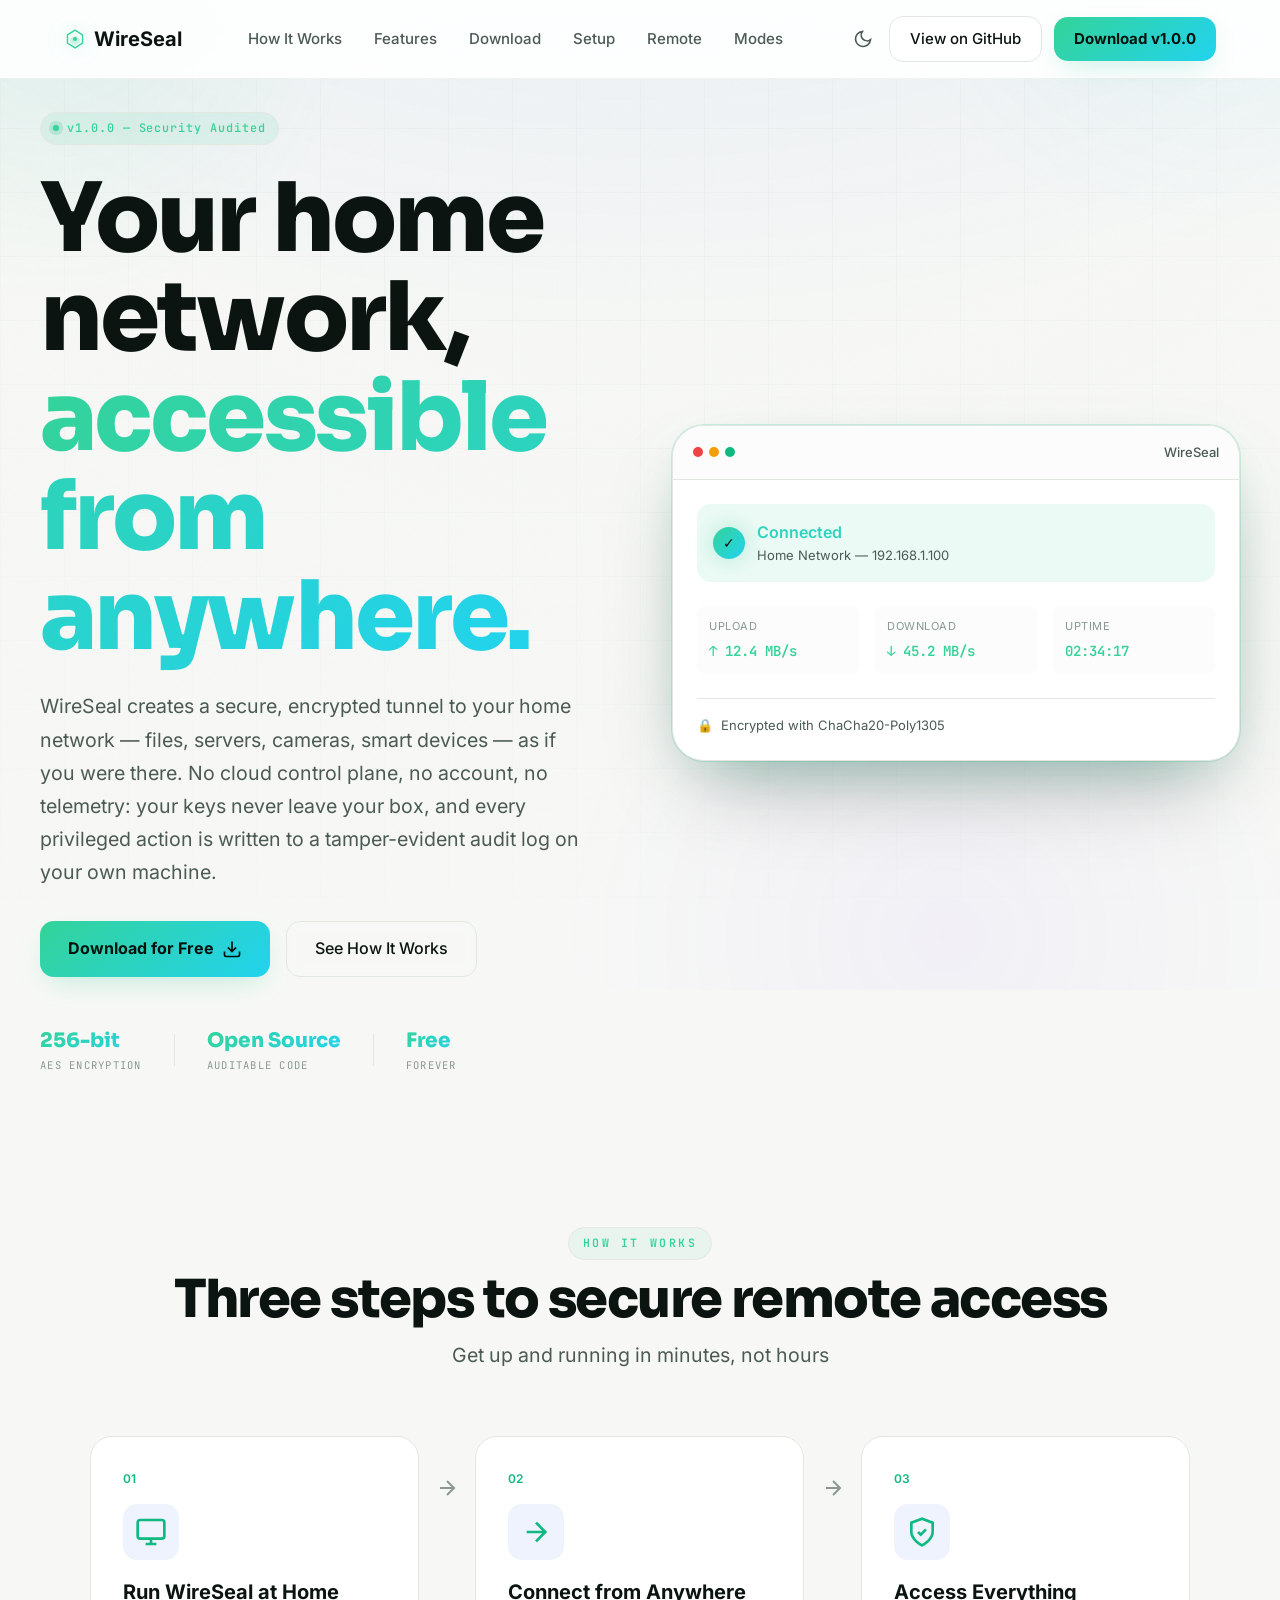
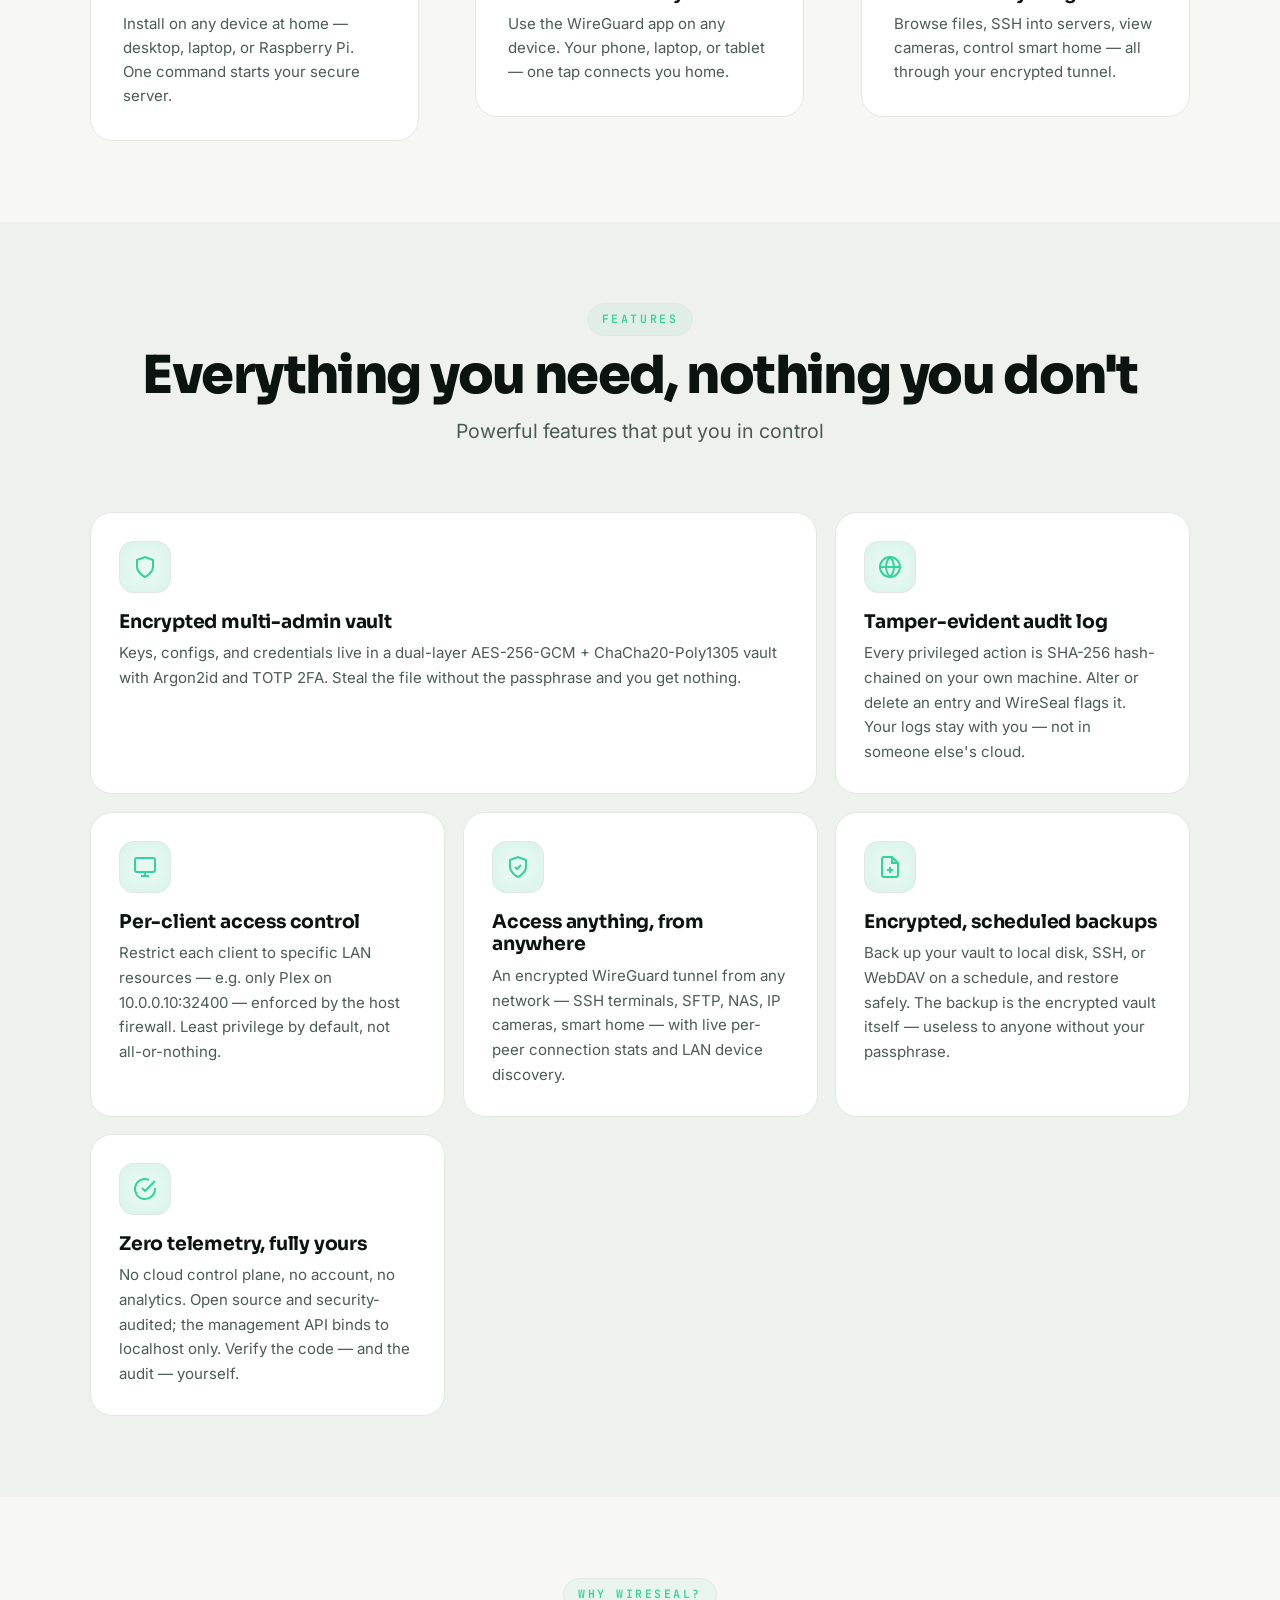
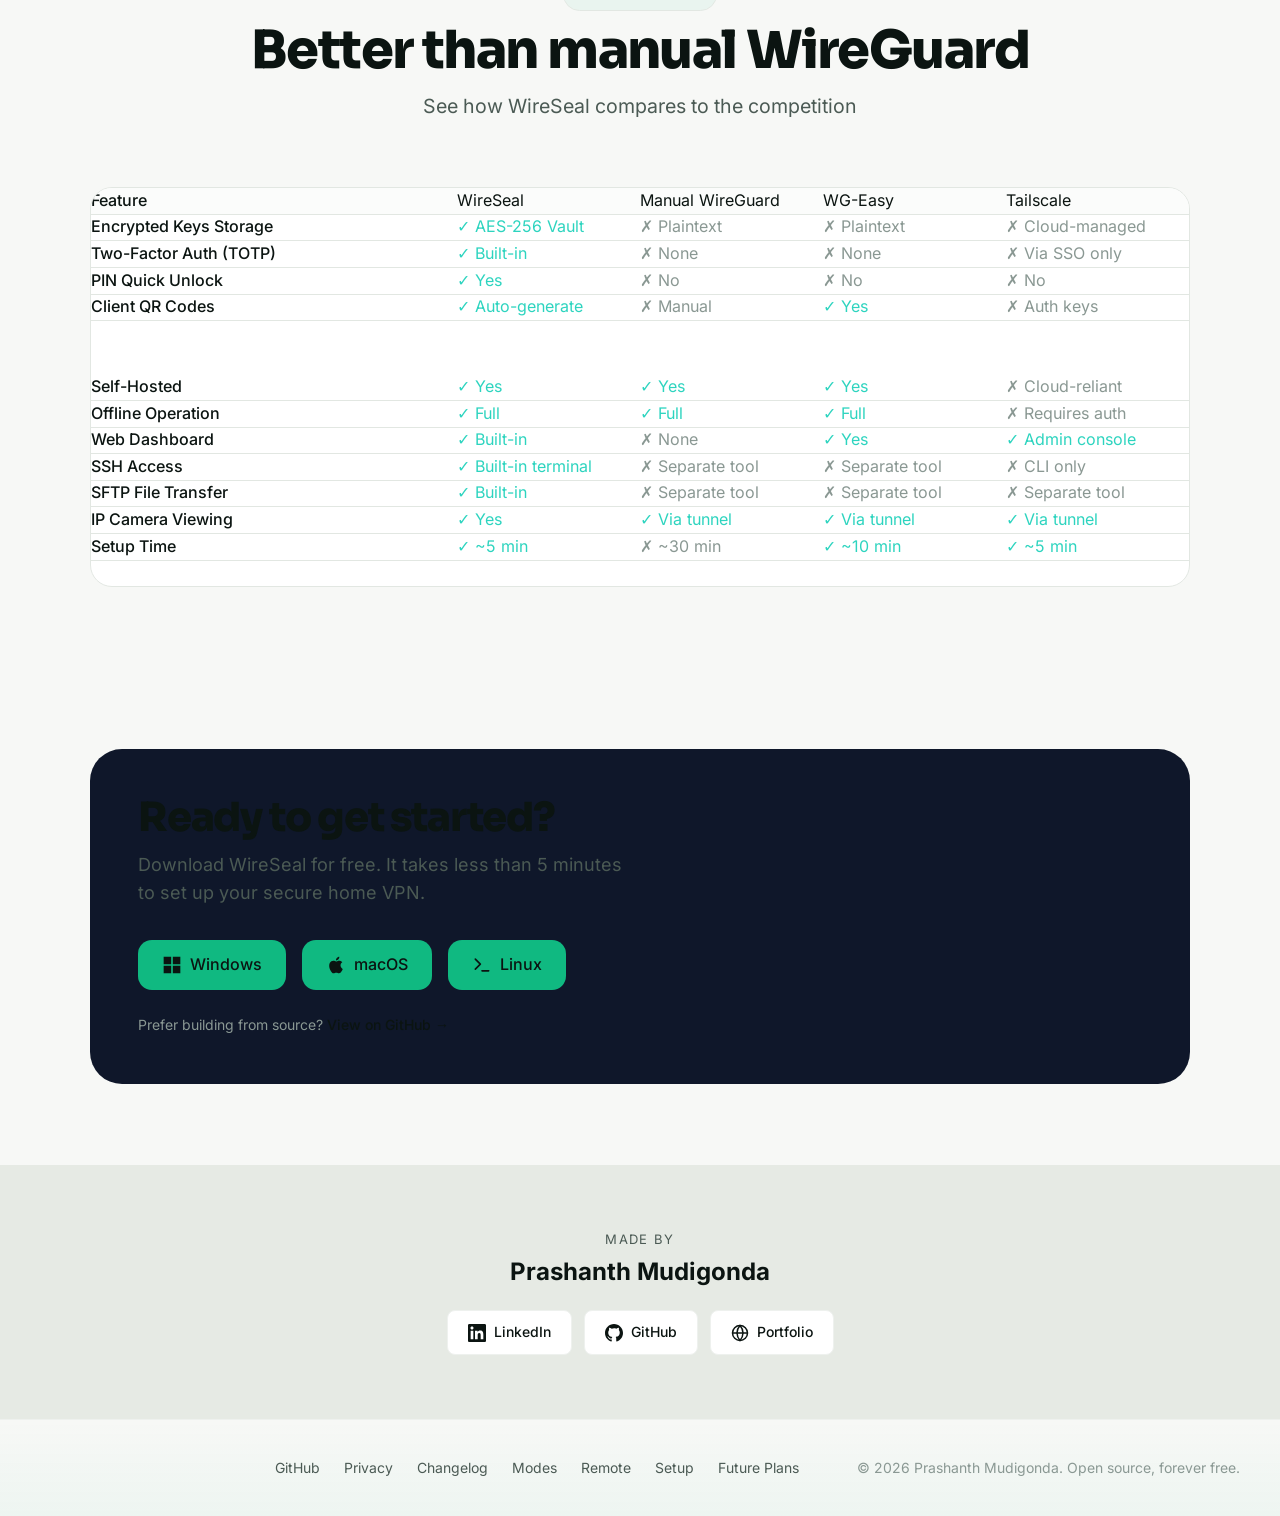
==== commit e2292b88: "fix: wire up logo, theme toggle, and assorted UI/UX bugs - Logo: every nav + footer used a bare ◈ gl" ====
--- a/index.html
+++ b/index.html
@@ -28,7 +28,7 @@
     }
     </script>
     
-    <link rel="icon" href="logo.png" type="image/png">
+    <link rel="icon" href="favicon.svg" type="image/svg+xml">
     <link rel="stylesheet" href="fonts.css">
     <link rel="stylesheet" href="style-new.css">
     <link rel="stylesheet" href="premium.css">
@@ -40,7 +40,7 @@
     <nav class="navbar">
         <div class="nav-container">
             <a href="index.html" class="nav-brand">
-                <span class="brand-icon">◈</span>
+                <span class="brand-icon"><svg width="22" height="22" viewBox="0 0 32 32" fill="none" aria-hidden="true"><path d="M16 3L5 10v12l11 7 11-7V10L16 3z" stroke="currentColor" stroke-width="2"/><path d="M16 11l-7 5v5l7 4 7-4v-5l-7-5z" fill="currentColor" opacity="0.22"/><circle cx="16" cy="16" r="3" fill="currentColor"/></svg></span>
                 <span class="brand-name">WireSeal</span>
             </a>
             <div class="nav-menu">
@@ -437,7 +437,7 @@
     <footer class="footer" id="github">
         <div class="footer-container">
             <div class="footer-brand">
-                <span class="brand-icon">◈</span>
+                <span class="brand-icon"><svg width="22" height="22" viewBox="0 0 32 32" fill="none" aria-hidden="true"><path d="M16 3L5 10v12l11 7 11-7V10L16 3z" stroke="currentColor" stroke-width="2"/><path d="M16 11l-7 5v5l7 4 7-4v-5l-7-5z" fill="currentColor" opacity="0.22"/><circle cx="16" cy="16" r="3" fill="currentColor"/></svg></span>
                 <span class="brand-name">WireSeal</span>
                 <span class="brand-version">v1.0.0</span>
             </div>
--- a/premium.css
+++ b/premium.css
@@ -161,7 +161,14 @@
   background: var(--gradient-primary); transition: width 0.3s var(--ease);
 }
 .nav-link:hover::after { width: 100%; }
-.brand-icon { color: var(--primary-light); filter: drop-shadow(0 0 10px var(--accent-glow)); }
+.brand-icon { color: var(--primary-light); filter: drop-shadow(0 0 10px var(--accent-glow)); display: inline-flex; align-items: center; }
+.brand-icon svg { display: block; }
+
+/* Theme toggle: show one icon per theme (was showing both) */
+.theme-toggle .icon-sun { display: none; }
+.theme-toggle .icon-moon { display: inline-block; }
+[data-theme="dark"] .theme-toggle .icon-sun { display: inline-block; }
+[data-theme="dark"] .theme-toggle .icon-moon { display: none; }
 
 /* ---- 5. Buttons --------------------------------------------------- */
 .btn { transition: transform 0.25s var(--ease), box-shadow 0.25s var(--ease), background 0.25s var(--ease); will-change: transform; }
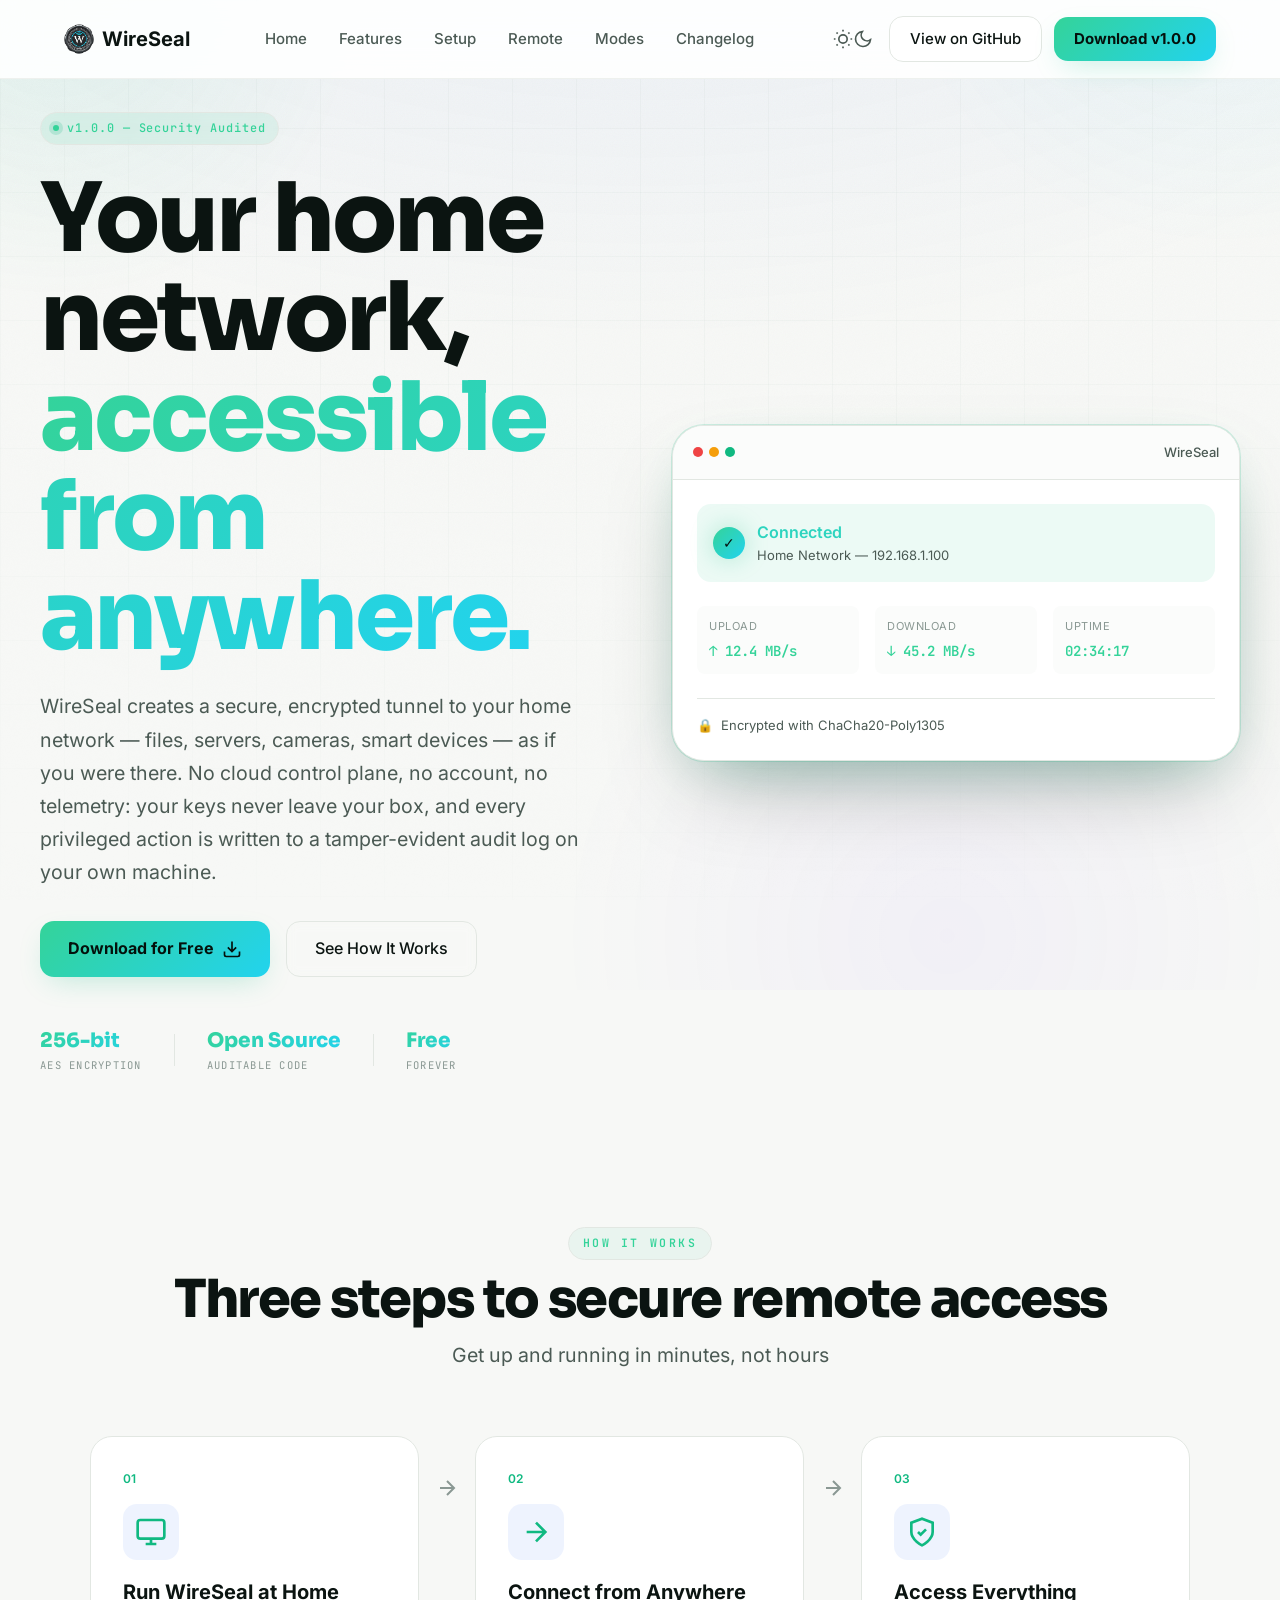
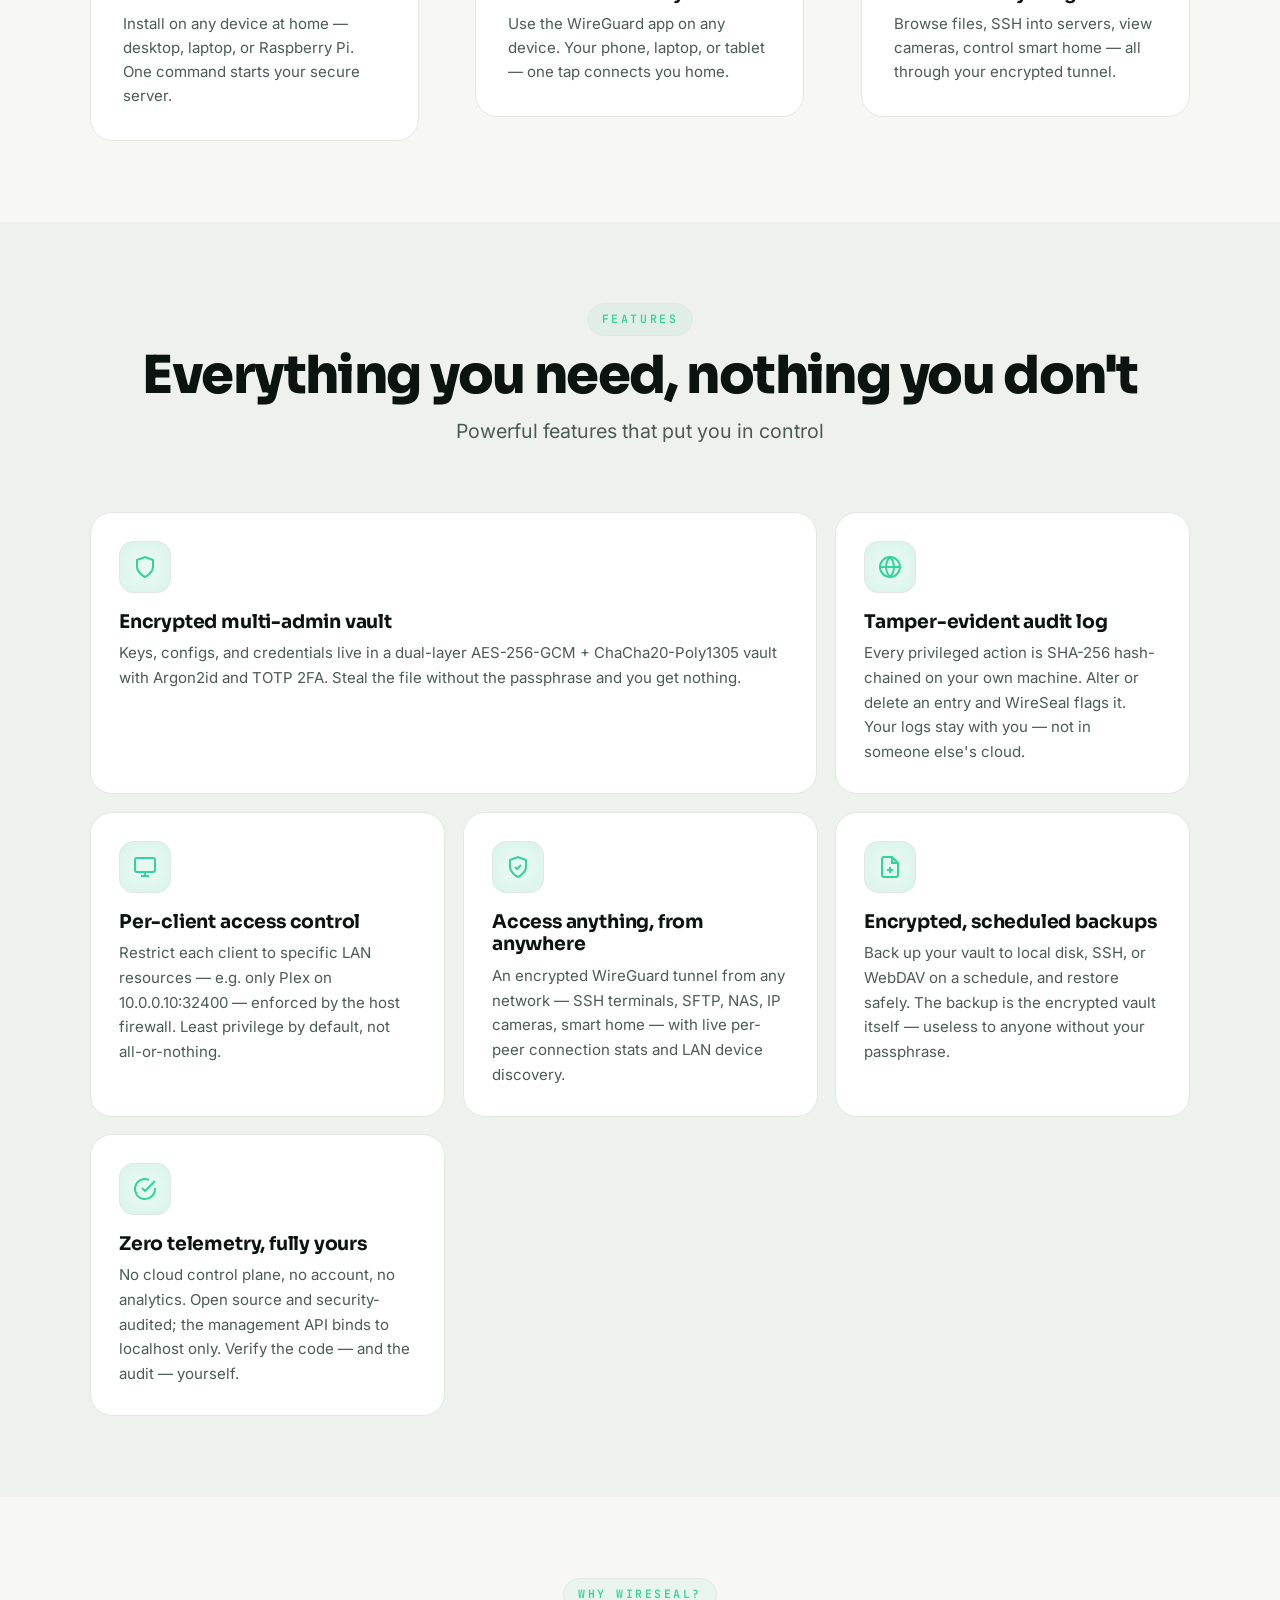
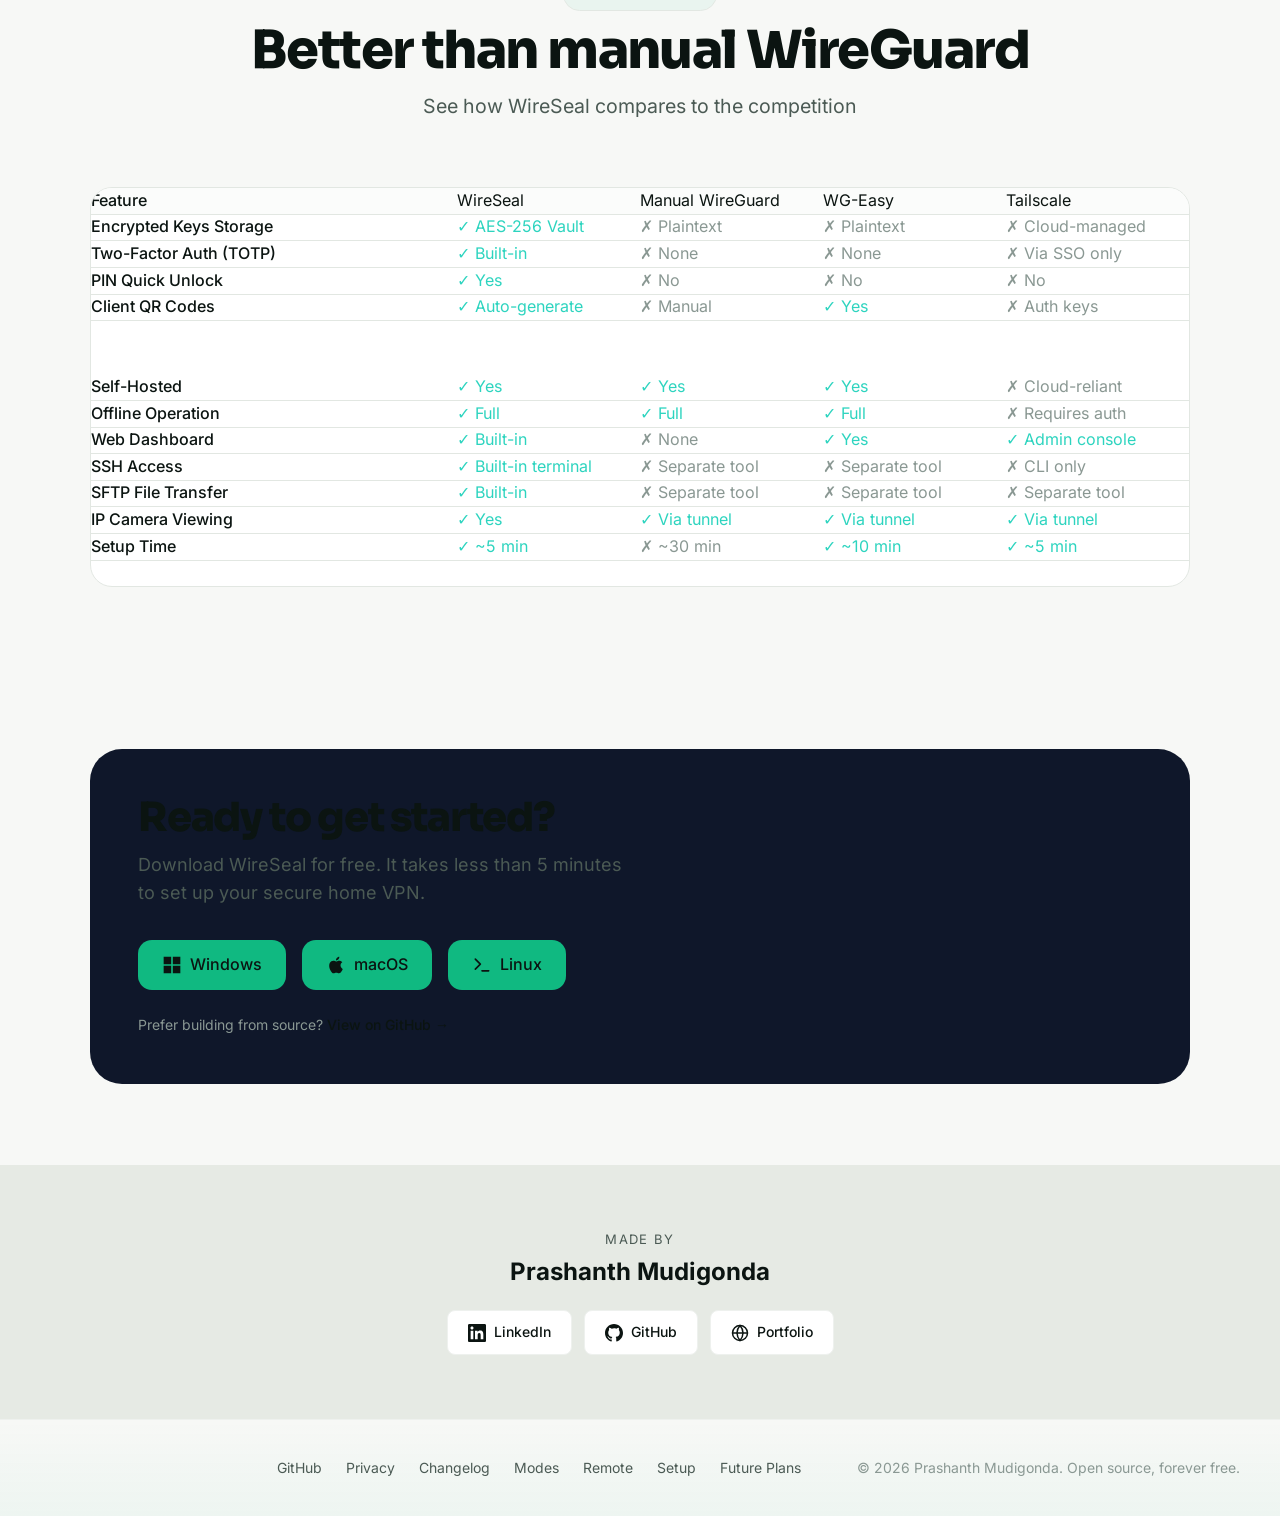
==== commit 715a5602: "fix: restore theme toggle, use real logo, standardize nav Regressions from the previous commit, fixe" ====
--- a/index.html
+++ b/index.html
@@ -40,16 +40,16 @@
     <nav class="navbar">
         <div class="nav-container">
             <a href="index.html" class="nav-brand">
-                <span class="brand-icon"><svg width="22" height="22" viewBox="0 0 32 32" fill="none" aria-hidden="true"><path d="M16 3L5 10v12l11 7 11-7V10L16 3z" stroke="currentColor" stroke-width="2"/><path d="M16 11l-7 5v5l7 4 7-4v-5l-7-5z" fill="currentColor" opacity="0.22"/><circle cx="16" cy="16" r="3" fill="currentColor"/></svg></span>
+                <span class="brand-icon"><img src="wireseal-logo.png" alt="WireSeal" class="brand-mark"></span>
                 <span class="brand-name">WireSeal</span>
             </a>
             <div class="nav-menu">
-                <a href="#how-it-works" class="nav-link">How It Works</a>
-                <a href="#features" class="nav-link">Features</a>
-                <a href="#download" class="nav-link">Download</a>
+                <a href="index.html" class="nav-link">Home</a>
+                <a href="index.html#features" class="nav-link">Features</a>
                 <a href="setup.html" class="nav-link">Setup</a>
                 <a href="remote.html" class="nav-link">Remote</a>
                 <a href="modes.html" class="nav-link">Modes</a>
+                <a href="changelog.html" class="nav-link">Changelog</a>
             </div>
             <div class="nav-actions">
                 <button class="theme-toggle" aria-label="Toggle dark mode">
@@ -437,7 +437,7 @@
     <footer class="footer" id="github">
         <div class="footer-container">
             <div class="footer-brand">
-                <span class="brand-icon"><svg width="22" height="22" viewBox="0 0 32 32" fill="none" aria-hidden="true"><path d="M16 3L5 10v12l11 7 11-7V10L16 3z" stroke="currentColor" stroke-width="2"/><path d="M16 11l-7 5v5l7 4 7-4v-5l-7-5z" fill="currentColor" opacity="0.22"/><circle cx="16" cy="16" r="3" fill="currentColor"/></svg></span>
+                <span class="brand-icon"><img src="wireseal-logo.png" alt="WireSeal" class="brand-mark"></span>
                 <span class="brand-name">WireSeal</span>
                 <span class="brand-version">v1.0.0</span>
             </div>
--- a/premium.css
+++ b/premium.css
@@ -161,14 +161,9 @@
   background: var(--gradient-primary); transition: width 0.3s var(--ease);
 }
 .nav-link:hover::after { width: 100%; }
-.brand-icon { color: var(--primary-light); filter: drop-shadow(0 0 10px var(--accent-glow)); display: inline-flex; align-items: center; }
-.brand-icon svg { display: block; }
-
-/* Theme toggle: show one icon per theme (was showing both) */
-.theme-toggle .icon-sun { display: none; }
-.theme-toggle .icon-moon { display: inline-block; }
-[data-theme="dark"] .theme-toggle .icon-sun { display: inline-block; }
-[data-theme="dark"] .theme-toggle .icon-moon { display: none; }
+.brand-icon { display: inline-flex; align-items: center; filter: none; }
+.brand-mark, .brand-icon img { display: block; height: 30px; width: auto; }
+.footer-brand .brand-mark, .footer-brand .brand-icon img { height: 26px; }
 
 /* ---- 5. Buttons --------------------------------------------------- */
 .btn { transition: transform 0.25s var(--ease), box-shadow 0.25s var(--ease), background 0.25s var(--ease); will-change: transform; }
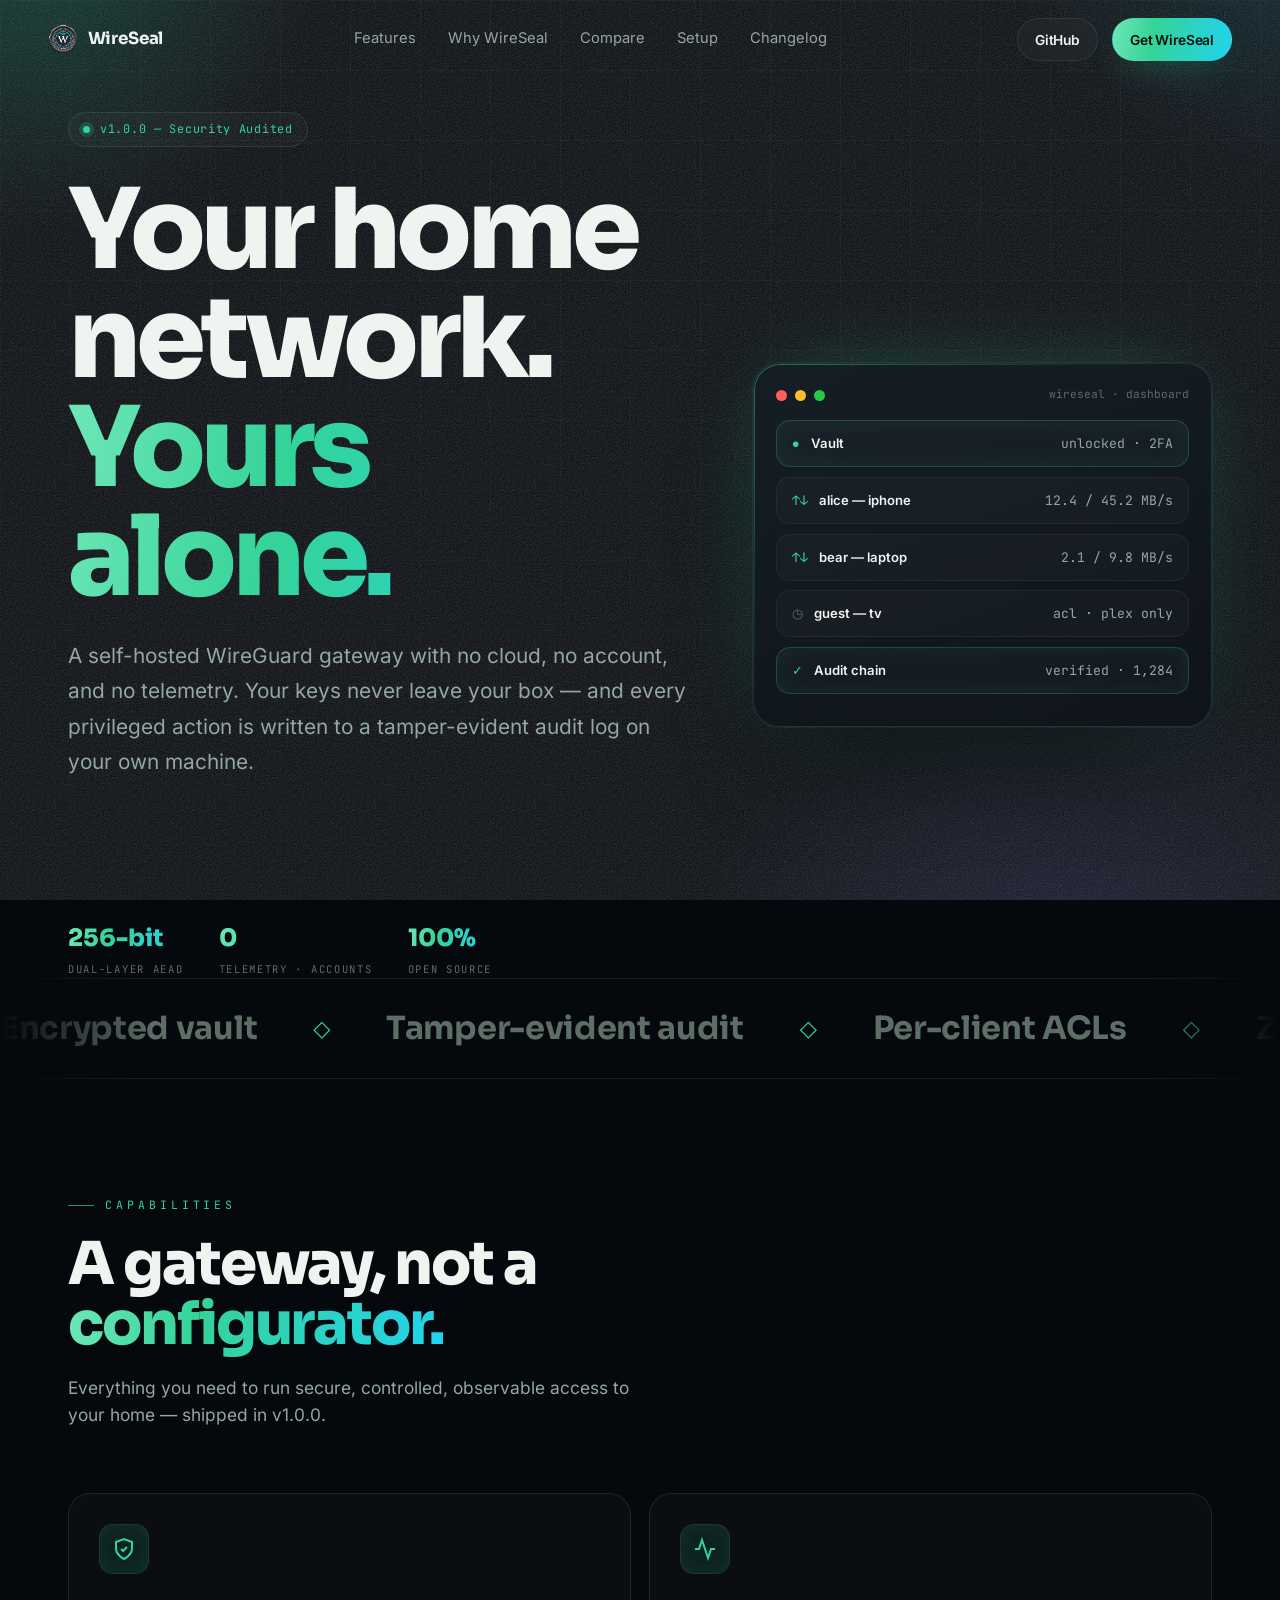
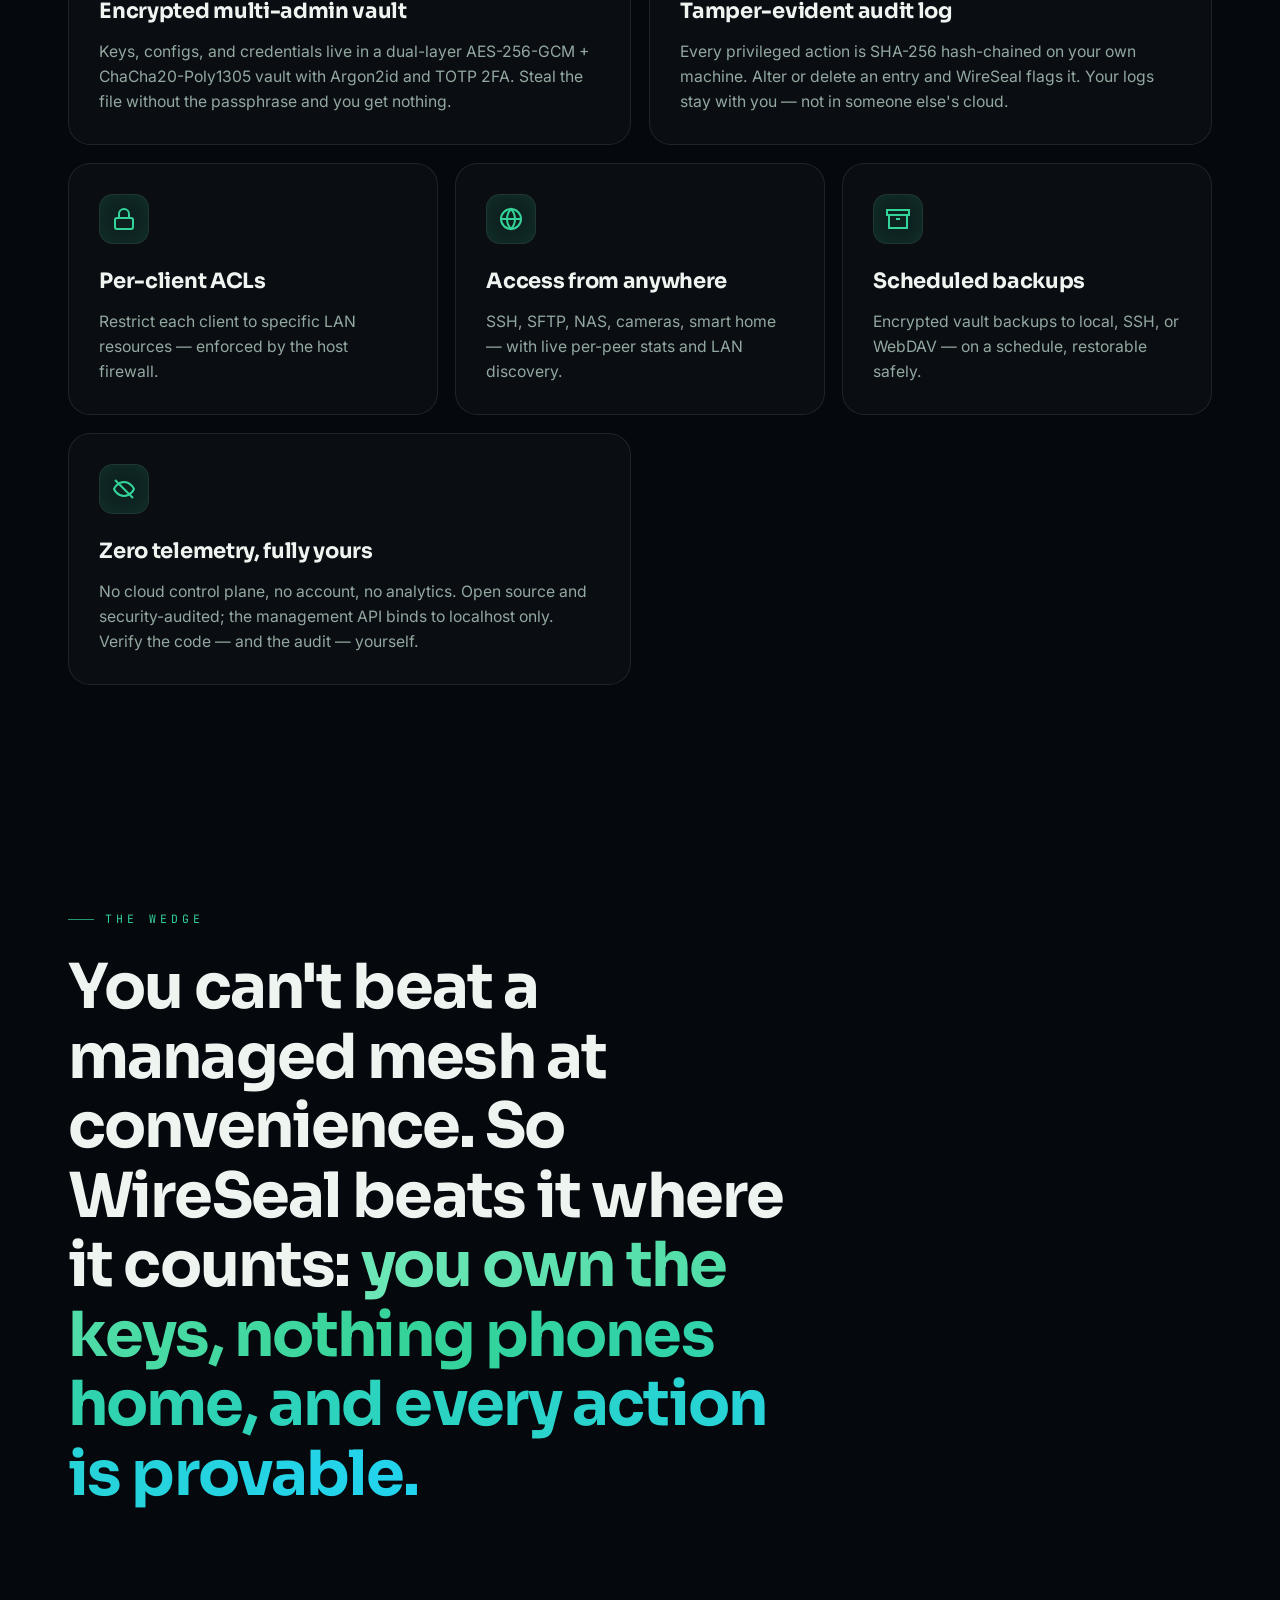
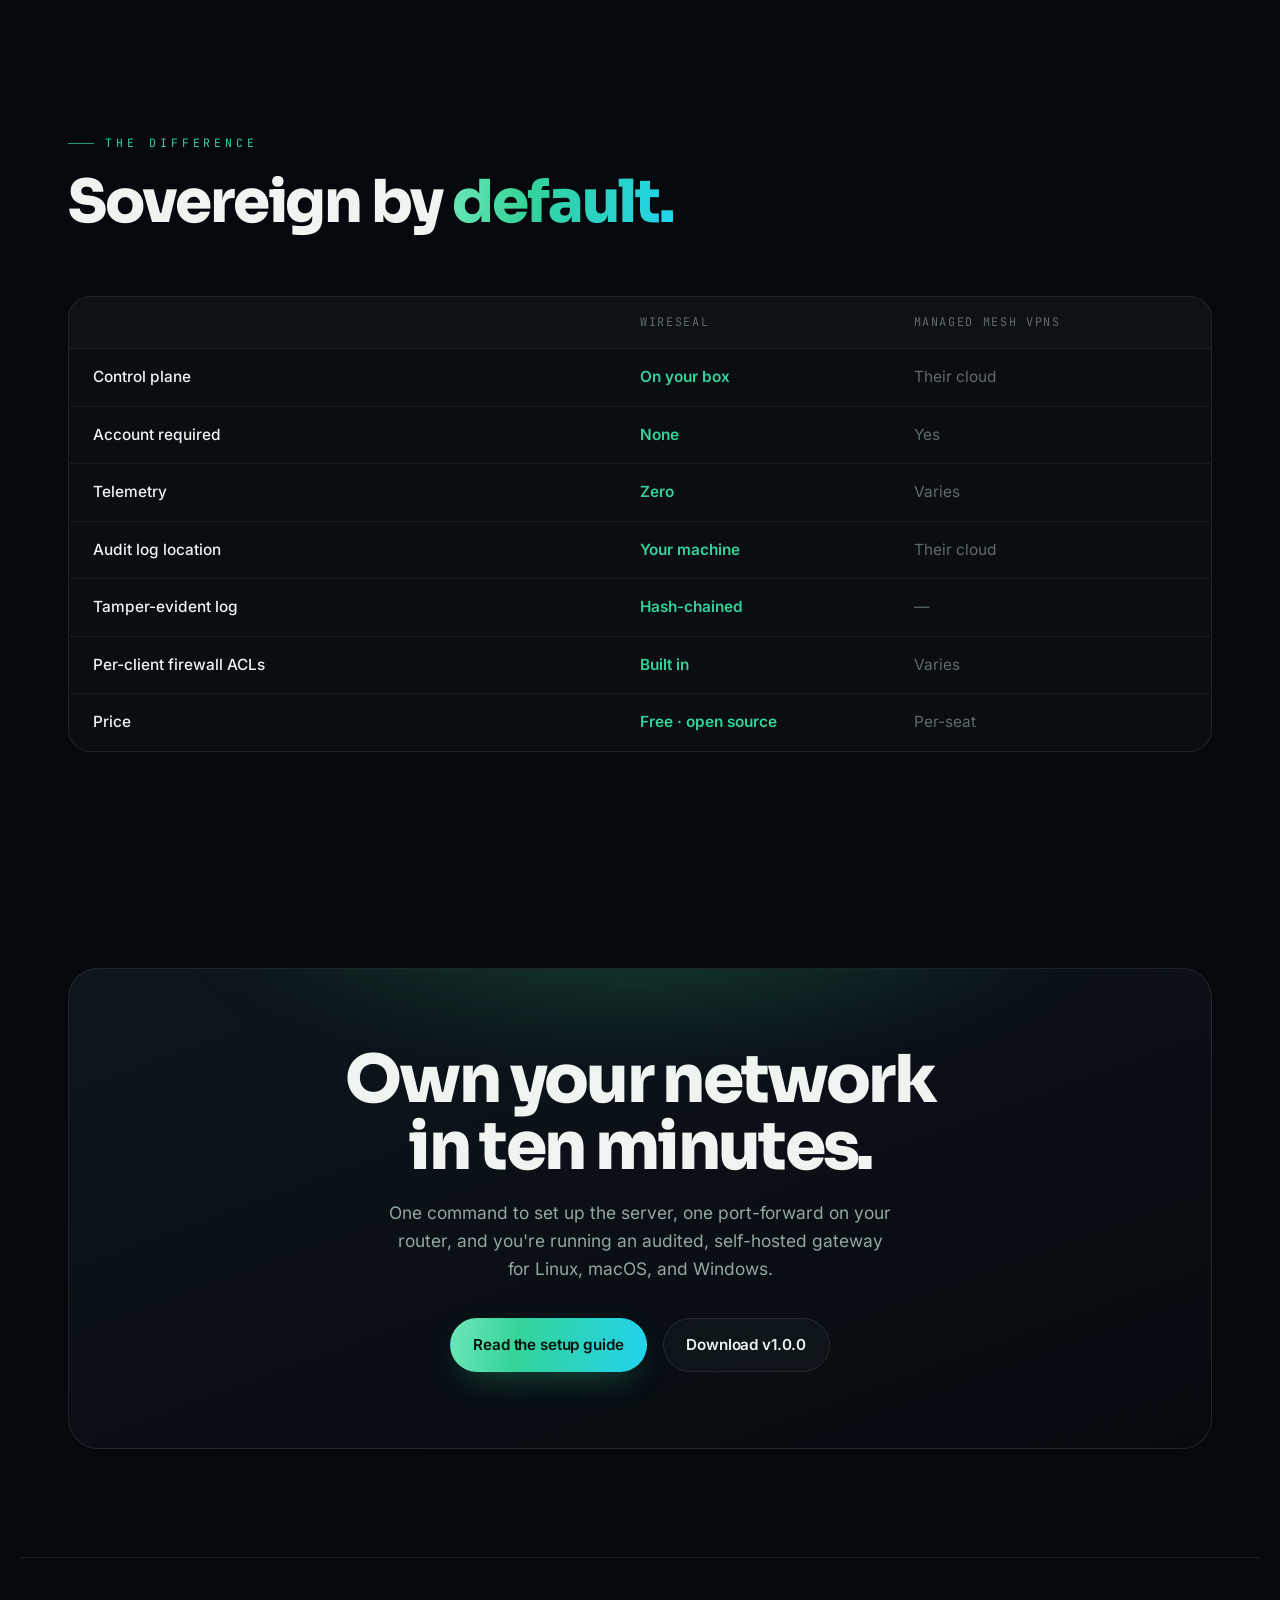
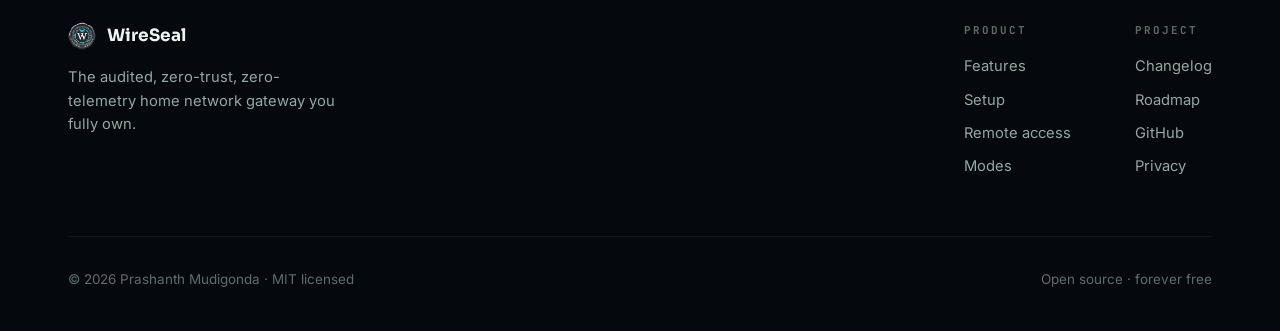
==== commit c37e6da0: "redesign: bespoke premium homepage (luxe) Scrap the template-override approach for the homepage and " ====
--- a/index.html
+++ b/index.html
@@ -1,5 +1,5 @@
 <!DOCTYPE html>
-<html lang="en">
+<html lang="en" data-theme="dark">
 <head>
     <meta charset="UTF-8">
     <meta name="viewport" content="width=device-width, initial-scale=1.0">
@@ -8,546 +8,180 @@
     <meta name="author" content="Prashanth Mudigonda">
     <meta name="robots" content="index, follow">
     <meta http-equiv="Content-Security-Policy" content="default-src 'self'; script-src 'self' 'unsafe-inline'; style-src 'self' 'unsafe-inline'; font-src 'self'; img-src 'self' data: https:; connect-src 'self' https://api.github.com">
-    <meta name="theme-color" content="#0F172A">
-    
+    <meta name="theme-color" content="#05080d">
     <meta property="og:type" content="website">
-    <meta property="og:title" content="WireSeal — Your Home Network, From Anywhere">
-    <meta property="og:description" content="The audited, zero-trust, zero-telemetry home network gateway you fully own. No cloud, no account — your keys never leave your box.">
-    <meta property="og:image" content="https://prashanth-7861.github.io/WireSeal/logo.png">
-    
+    <meta property="og:title" content="WireSeal — The home network gateway you fully own">
+    <meta property="og:description" content="Audited, zero-trust, zero-telemetry self-hosted WireGuard. No cloud, no account — your keys never leave your box.">
+    <meta property="og:image" content="https://prashanth-7861.github.io/WireSeal/wireseal-logo.png">
     <script type="application/ld+json">
-    {
-        "@context": "https://schema.org",
-        "@type": "SoftwareApplication",
-        "name": "WireSeal",
-        "description": "The audited, zero-trust, zero-telemetry self-hosted WireGuard home network gateway you fully own.",
-        "url": "https://github.com/prashanth-7861/WireSeal",
-        "applicationCategory": "SecurityApplication",
-        "offers": {"@type": "Offer", "price": "0", "priceCurrency": "USD"},
-        "softwareVersion": "1.0.0"
-    }
+    {"@context":"https://schema.org","@type":"SoftwareApplication","name":"WireSeal","description":"The audited, zero-trust, zero-telemetry self-hosted WireGuard home network gateway you fully own.","url":"https://github.com/prashanth-7861/WireSeal","applicationCategory":"SecurityApplication","operatingSystem":"Linux, macOS, Windows","offers":{"@type":"Offer","price":"0","priceCurrency":"USD"},"softwareVersion":"1.0.0"}
     </script>
-    
     <link rel="icon" href="favicon.svg" type="image/svg+xml">
     <link rel="stylesheet" href="fonts.css">
-    <link rel="stylesheet" href="style-new.css">
-    <link rel="stylesheet" href="premium.css">
-    
-    <title>WireSeal — Your Home Network, From Anywhere</title>
+    <link rel="stylesheet" href="luxe.css">
+    <title>WireSeal — The home network gateway you fully own</title>
 </head>
 <body>
-    <!-- Navigation -->
-    <nav class="navbar">
-        <div class="nav-container">
-            <a href="index.html" class="nav-brand">
-                <span class="brand-icon"><img src="wireseal-logo.png" alt="WireSeal" class="brand-mark"></span>
-                <span class="brand-name">WireSeal</span>
-            </a>
-            <div class="nav-menu">
-                <a href="index.html" class="nav-link">Home</a>
-                <a href="index.html#features" class="nav-link">Features</a>
-                <a href="setup.html" class="nav-link">Setup</a>
-                <a href="remote.html" class="nav-link">Remote</a>
-                <a href="modes.html" class="nav-link">Modes</a>
-                <a href="changelog.html" class="nav-link">Changelog</a>
-            </div>
-            <div class="nav-actions">
-                <button class="theme-toggle" aria-label="Toggle dark mode">
-                    <svg class="icon-sun" width="20" height="20" viewBox="0 0 24 24" fill="none" stroke="currentColor" stroke-width="2"><circle cx="12" cy="12" r="5"/><path d="M12 1v2M12 21v2M4.22 4.22l1.42 1.42M18.36 18.36l1.42 1.42M1 12h2M21 12h2M4.22 19.78l1.42-1.42M18.36 5.64l1.42-1.42"/></svg>
-                    <svg class="icon-moon" width="20" height="20" viewBox="0 0 24 24" fill="none" stroke="currentColor" stroke-width="2"><path d="M21 12.79A9 9 0 1111.21 3 7 7 0 0021 12.79z"/></svg>
-                </button>
-                <a href="https://github.com/prashanth-7861/WireSeal" class="btn btn-ghost" target="_blank" rel="noopener noreferrer">View on GitHub</a>
-                <a href="#download" class="btn btn-primary">Download v1.0.0</a>
-            </div>
-            <button class="nav-toggle" aria-label="Toggle menu">
-                <span></span><span></span><span></span>
-            </button>
+    <div class="atmos" aria-hidden="true">
+        <div class="atmos__aurora" data-parallax data-speed="-0.15"></div>
+        <div class="atmos__grid"></div>
+        <div class="atmos__grain"></div>
+    </div>
+
+    <!-- Nav -->
+    <header class="lx-nav" id="nav">
+        <a class="lx-brand" href="index.html"><img src="wireseal-logo.png" alt="WireSeal"><span>WireSeal</span></a>
+        <nav class="lx-links" id="links">
+            <a href="#features">Features</a>
+            <a href="#why">Why WireSeal</a>
+            <a href="#compare">Compare</a>
+            <a href="setup.html">Setup</a>
+            <a href="changelog.html">Changelog</a>
+        </nav>
+        <div class="lx-nav__cta">
+            <a class="btn btn--ghost btn--sm" href="https://github.com/prashanth-7861/WireSeal" target="_blank" rel="noopener noreferrer">GitHub</a>
+            <a class="btn btn--primary btn--sm" href="setup.html">Get WireSeal</a>
+            <button class="lx-burger" id="burger" aria-label="Menu"><svg width="24" height="24" viewBox="0 0 24 24" fill="none" stroke="currentColor" stroke-width="2"><path d="M3 6h18M3 12h18M3 18h18"/></svg></button>
         </div>
-    </nav>
+    </header>
 
-    <!-- Hero Section -->
-    <section class="hero">
-        <div class="hero-bg"></div>
-        <div class="hero-container">
-            <div class="hero-content">
-                <div class="hero-badge">
-                    <span class="badge-dot"></span>
-                    <span>v1.0.0 — Security Audited</span>
+    <!-- Hero -->
+    <section class="hero wrap">
+        <div class="hero__inner">
+            <div class="hero__copy">
+                <span class="hero__badge" data-rv><span class="dot"></span> v1.0.0 — Security Audited</span>
+                <h1>
+                    <span class="line reveal-line"><span>Your home network.</span></span>
+                    <span class="line reveal-line" data-rv-d="1"><span class="grad-text">Yours alone.</span></span>
+                </h1>
+                <p class="hero__sub" data-rv data-rv-d="2">A self-hosted WireGuard gateway with no cloud, no account, and no telemetry. Your keys never leave your box — and every privileged action is written to a tamper-evident audit log on your own machine.</p>
+                <div class="hero__cta" data-rv data-rv-d="3">
+                    <a class="btn btn--primary" href="setup.html">Get WireSeal <svg width="18" height="18" viewBox="0 0 24 24" fill="none" stroke="currentColor" stroke-width="2"><path d="M5 12h14M13 6l6 6-6 6"/></svg></a>
+                    <a class="btn btn--ghost" href="#why">Why it's different</a>
                 </div>
-                
-                <h1 class="hero-title">
-                    Your home network,<br>
-                    <span class="highlight">accessible from anywhere.</span>
-                </h1>
-                
-                <p class="hero-subtitle">
-                    WireSeal creates a secure, encrypted tunnel to your home network — files,
-                    servers, cameras, smart devices — as if you were there. No cloud control
-                    plane, no account, no telemetry: your keys never leave your box, and every
-                    privileged action is written to a tamper-evident audit log on your own machine.
-                </p>
-                
-                <div class="hero-cta">
-                    <a href="#download" class="btn btn-primary btn-lg">
-                        <span>Download for Free</span>
-                        <svg width="20" height="20" viewBox="0 0 24 24" fill="none" stroke="currentColor" stroke-width="2"><path d="M21 15v4a2 2 0 01-2 2H5a2 2 0 01-2-2v-4M7 10l5 5 5-5M12 15V3"/></svg>
-                    </a>
-                    <a href="#how-it-works" class="btn btn-outline btn-lg">See How It Works</a>
-                </div>
-                
-                <div class="hero-stats">
-                    <div class="stat-item">
-                        <span class="stat-value">256-bit</span>
-                        <span class="stat-label">AES Encryption</span>
-                    </div>
-                    <div class="stat-divider"></div>
-                    <div class="stat-item">
-                        <span class="stat-value">Open Source</span>
-                        <span class="stat-label">Auditable Code</span>
-                    </div>
-                    <div class="stat-divider"></div>
-                    <div class="stat-item">
-                        <span class="stat-value">Free</span>
-                        <span class="stat-label">Forever</span>
-                    </div>
+                <div class="hero__meta" data-rv data-rv-d="4">
+                    <div class="m"><b class="grad-text">256-bit</b><span>Dual-layer AEAD</span></div>
+                    <div class="m"><b class="grad-text">0</b><span>Telemetry · accounts</span></div>
+                    <div class="m"><b class="grad-text">100%</b><span>Open source</span></div>
                 </div>
             </div>
-            
-            <div class="hero-visual">
-                <div class="hero-card">
-                    <div class="card-header">
-                        <div class="card-dots">
-                            <span></span><span></span><span></span>
-                        </div>
-                        <span class="card-title">WireSeal</span>
-                    </div>
-                    <div class="card-body">
-                        <div class="connection-status">
-                            <span class="status-icon connected">✓</span>
-                            <div class="status-info">
-                                <span class="status-label">Connected</span>
-                                <span class="status-server">Home Network — 192.168.1.100</span>
-                            </div>
-                        </div>
-                        <div class="connection-stats">
-                            <div class="conn-stat">
-                                <span class="conn-label">Upload</span>
-                                <span class="conn-value">↑ 12.4 MB/s</span>
-                            </div>
-                            <div class="conn-stat">
-                                <span class="conn-label">Download</span>
-                                <span class="conn-value">↓ 45.2 MB/s</span>
-                            </div>
-                            <div class="conn-stat">
-                                <span class="conn-label">Uptime</span>
-                                <span class="conn-value">02:34:17</span>
-                            </div>
-                        </div>
-                        <div class="security-badge">
-                            <span class="shield-icon">🔒</span>
-                            <span>Encrypted with ChaCha20-Poly1305</span>
-                        </div>
-                    </div>
+
+            <div class="hero__visual" data-parallax data-speed="0.06">
+                <div class="vault" data-rv data-rv-d="2">
+                    <div class="vault__bar"><i></i><i></i><i></i><span>wireseal · dashboard</span></div>
+                    <div class="vault__row glow"><span class="ok">●</span><b>Vault</b><span class="v">unlocked · 2FA</span></div>
+                    <div class="vault__row"><span class="ok">↑↓</span><b>alice — iphone</b><span class="v">12.4 / 45.2 MB/s</span></div>
+                    <div class="vault__row"><span class="ok">↑↓</span><b>bear — laptop</b><span class="v">2.1 / 9.8 MB/s</span></div>
+                    <div class="vault__row"><span style="color:var(--dim)">◷</span><b>guest — tv</b><span class="v">acl · plex only</span></div>
+                    <div class="vault__row glow"><span class="ok">✓</span><b>Audit chain</b><span class="v">verified · 1,284</span></div>
                 </div>
             </div>
         </div>
     </section>
 
-    <!-- How It Works -->
-    <section class="section how-it-works" id="how-it-works">
-        <div class="section-container">
-            <div class="section-header center">
-                <span class="section-tag">How It Works</span>
-                <h2 class="section-title">Three steps to secure remote access</h2>
-                <p class="section-subtitle">Get up and running in minutes, not hours</p>
+    <!-- Marquee -->
+    <div class="marquee" data-rv>
+        <div class="marquee__track">
+            <span>Encrypted vault</span><span>Tamper-evident audit</span><span>Per-client ACLs</span><span>Zero telemetry</span><span>Self-hosted</span><span>TOTP 2FA</span>
+            <span>Encrypted vault</span><span>Tamper-evident audit</span><span>Per-client ACLs</span><span>Zero telemetry</span><span>Self-hosted</span><span>TOTP 2FA</span>
+        </div>
+    </div>
+
+    <!-- Features -->
+    <section class="section wrap" id="features">
+        <div class="head" data-rv>
+            <span class="kicker">Capabilities</span>
+            <h2>A gateway, not a <span class="grad-text">configurator.</span></h2>
+            <p>Everything you need to run secure, controlled, observable access to your home — shipped in v1.0.0.</p>
+        </div>
+        <div class="bento">
+            <div class="cell cell--wide" data-rv>
+                <div class="cell__ic"><svg width="24" height="24" viewBox="0 0 24 24" fill="none" stroke="currentColor" stroke-width="2"><path d="M12 22s8-4 8-10V5l-8-3-8 3v7c0 6 8 10 8 10z"/><path d="M9 12l2 2 4-4"/></svg></div>
+                <h3>Encrypted multi-admin vault</h3>
+                <p>Keys, configs, and credentials live in a dual-layer AES-256-GCM + ChaCha20-Poly1305 vault with Argon2id and TOTP 2FA. Steal the file without the passphrase and you get nothing.</p>
             </div>
-            
-            <div class="steps-grid">
-                <div class="step-card">
-                    <div class="step-number">01</div>
-                    <div class="step-icon">
-                        <svg width="32" height="32" viewBox="0 0 24 24" fill="none" stroke="currentColor" stroke-width="2"><rect x="2" y="3" width="20" height="14" rx="2"/><path d="M8 21h8M12 17v4"/></svg>
-                    </div>
-                    <h3>Run WireSeal at Home</h3>
-                    <p>Install on any device at home — desktop, laptop, or Raspberry Pi. One command starts your secure server.</p>
-                </div>
-                
-                <div class="step-arrow">
-                    <svg width="24" height="24" viewBox="0 0 24 24" fill="none" stroke="currentColor" stroke-width="2"><path d="M5 12h14M12 5l7 7-7 7"/></svg>
-                </div>
-                
-                <div class="step-card">
-                    <div class="step-number">02</div>
-                    <div class="step-icon">
-                        <svg width="32" height="32" viewBox="0 0 24 24" fill="none" stroke="currentColor" stroke-width="2"><path d="M5 12h14M12 5l7 7-7 7"/></svg>
-                    </div>
-                    <h3>Connect from Anywhere</h3>
-                    <p>Use the WireGuard app on any device. Your phone, laptop, or tablet — one tap connects you home.</p>
-                </div>
-                
-                <div class="step-arrow">
-                    <svg width="24" height="24" viewBox="0 0 24 24" fill="none" stroke="currentColor" stroke-width="2"><path d="M5 12h14M12 5l7 7-7 7"/></svg>
-                </div>
-                
-                <div class="step-card">
-                    <div class="step-number">03</div>
-                    <div class="step-icon">
-                        <svg width="32" height="32" viewBox="0 0 24 24" fill="none" stroke="currentColor" stroke-width="2"><path d="M12 22s8-4 8-10V5l-8-3-8 3v7c0 6 8 10 8 10z"/><path d="M9 12l2 2 4-4"/></svg>
-                    </div>
-                    <h3>Access Everything</h3>
-                    <p>Browse files, SSH into servers, view cameras, control smart home — all through your encrypted tunnel.</p>
-                </div>
+            <div class="cell cell--tall" data-rv data-rv-d="1">
+                <div class="cell__ic"><svg width="24" height="24" viewBox="0 0 24 24" fill="none" stroke="currentColor" stroke-width="2"><path d="M22 12h-4l-3 9L9 3l-3 9H2"/></svg></div>
+                <h3>Tamper-evident audit log</h3>
+                <p>Every privileged action is SHA-256 hash-chained on your own machine. Alter or delete an entry and WireSeal flags it. Your logs stay with you — not in someone else's cloud.</p>
+            </div>
+            <div class="cell" data-rv data-rv-d="2">
+                <div class="cell__ic"><svg width="24" height="24" viewBox="0 0 24 24" fill="none" stroke="currentColor" stroke-width="2"><rect x="3" y="11" width="18" height="11" rx="2"/><path d="M7 11V7a5 5 0 0110 0v4"/></svg></div>
+                <h3>Per-client ACLs</h3>
+                <p>Restrict each client to specific LAN resources — enforced by the host firewall.</p>
+            </div>
+            <div class="cell" data-rv data-rv-d="3">
+                <div class="cell__ic"><svg width="24" height="24" viewBox="0 0 24 24" fill="none" stroke="currentColor" stroke-width="2"><circle cx="12" cy="12" r="10"/><path d="M2 12h20M12 2a15 15 0 014 10 15 15 0 01-4 10 15 15 0 01-4-10 15 15 0 014-10z"/></svg></div>
+                <h3>Access from anywhere</h3>
+                <p>SSH, SFTP, NAS, cameras, smart home — with live per-peer stats and LAN discovery.</p>
+            </div>
+            <div class="cell" data-rv data-rv-d="4">
+                <div class="cell__ic"><svg width="24" height="24" viewBox="0 0 24 24" fill="none" stroke="currentColor" stroke-width="2"><path d="M21 8v13H3V8M1 3h22v5H1zM10 12h4"/></svg></div>
+                <h3>Scheduled backups</h3>
+                <p>Encrypted vault backups to local, SSH, or WebDAV — on a schedule, restorable safely.</p>
+            </div>
+            <div class="cell cell--wide" data-rv data-rv-d="2">
+                <div class="cell__ic"><svg width="24" height="24" viewBox="0 0 24 24" fill="none" stroke="currentColor" stroke-width="2"><path d="M2 12s3-7 10-7 10 7 10 7-3 7-10 7-10-7-10-7z"/><line x1="3" y1="3" x2="21" y2="21"/></svg></div>
+                <h3>Zero telemetry, fully yours</h3>
+                <p>No cloud control plane, no account, no analytics. Open source and security-audited; the management API binds to localhost only. Verify the code — and the audit — yourself.</p>
             </div>
         </div>
     </section>
 
-    <!-- Features -->
-    <section class="section features" id="features">
-        <div class="section-container">
-            <div class="section-header center">
-                <span class="section-tag">Features</span>
-                <h2 class="section-title">Everything you need, nothing you don't</h2>
-                <p class="section-subtitle">Powerful features that put you in control</p>
-            </div>
-            
-            <div class="features-grid">
-                <div class="feature-card">
-                    <div class="feature-icon">
-                        <svg width="24" height="24" viewBox="0 0 24 24" fill="none" stroke="currentColor" stroke-width="2"><path d="M12 22s8-4 8-10V5l-8-3-8 3v7c0 6 8 10 8 10z"/></svg>
-                    </div>
-                    <h3>Encrypted multi-admin vault</h3>
-                    <p>Keys, configs, and credentials live in a dual-layer AES-256-GCM + ChaCha20-Poly1305 vault with Argon2id and TOTP 2FA. Steal the file without the passphrase and you get nothing.</p>
-                </div>
-                
-                <div class="feature-card">
-                    <div class="feature-icon">
-                        <svg width="24" height="24" viewBox="0 0 24 24" fill="none" stroke="currentColor" stroke-width="2"><circle cx="12" cy="12" r="10"/><path d="M2 12h20M12 2a15.3 15.3 0 014 10 15.3 15.3 0 01-4 10 15.3 15.3 0 01-4-10 15.3 15.3 0 014-10z"/></svg>
-                    </div>
-                    <h3>Tamper-evident audit log</h3>
-                    <p>Every privileged action is SHA-256 hash-chained on your own machine. Alter or delete an entry and WireSeal flags it. Your logs stay with you — not in someone else's cloud.</p>
-                </div>
-                
-                <div class="feature-card">
-                    <div class="feature-icon">
-                        <svg width="24" height="24" viewBox="0 0 24 24" fill="none" stroke="currentColor" stroke-width="2"><rect x="2" y="3" width="20" height="14" rx="2"/><path d="M8 21h8M12 17v4"/></svg>
-                    </div>
-                    <h3>Per-client access control</h3>
-                    <p>Restrict each client to specific LAN resources — e.g. only Plex on 10.0.0.10:32400 — enforced by the host firewall. Least privilege by default, not all-or-nothing.</p>
-                </div>
-                
-                <div class="feature-card">
-                    <div class="feature-icon">
-                        <svg width="24" height="24" viewBox="0 0 24 24" fill="none" stroke="currentColor" stroke-width="2"><path d="M12 22s8-4 8-10V5l-8-3-8 3v7c0 6 8 10 8 10z"/><path d="M9 12l2 2 4-4"/></svg>
-                    </div>
-                    <h3>Access anything, from anywhere</h3>
-                    <p>An encrypted WireGuard tunnel from any network — SSH terminals, SFTP, NAS, IP cameras, smart home — with live per-peer connection stats and LAN device discovery.</p>
-                </div>
-                
-                <div class="feature-card">
-                    <div class="feature-icon">
-                        <svg width="24" height="24" viewBox="0 0 24 24" fill="none" stroke="currentColor" stroke-width="2"><path d="M14 2H6a2 2 0 00-2 2v16a2 2 0 002 2h12a2 2 0 002-2V8z"/><path d="M14 2v6h6M12 18v-6M9 15h6"/></svg>
-                    </div>
-                    <h3>Encrypted, scheduled backups</h3>
-                    <p>Back up your vault to local disk, SSH, or WebDAV on a schedule, and restore safely. The backup is the encrypted vault itself — useless to anyone without your passphrase.</p>
-                </div>
-                
-                <div class="feature-card">
-                    <div class="feature-icon">
-                        <svg width="24" height="24" viewBox="0 0 24 24" fill="none" stroke="currentColor" stroke-width="2"><path d="M22 11.08V12a10 10 0 11-5.93-9.14"/><path d="M22 4L12 14.01l-3-3"/></svg>
-                    </div>
-                    <h3>Zero telemetry, fully yours</h3>
-                    <p>No cloud control plane, no account, no analytics. Open source and security-audited; the management API binds to localhost only. Verify the code — and the audit — yourself.</p>
-                </div>
-            </div>
+    <!-- Manifesto -->
+    <section class="section wrap manifesto" id="why">
+        <span class="kicker" data-rv>The wedge</span>
+        <p data-rv style="margin-top:1.5rem">You can't beat a managed mesh at convenience. So WireSeal beats it where it counts: <em class="grad-text">you own the keys, nothing phones home, and every action is provable.</em></p>
+    </section>
+
+    <!-- Compare -->
+    <section class="section wrap" id="compare">
+        <div class="head" data-rv>
+            <span class="kicker">The difference</span>
+            <h2>Sovereign by <span class="grad-text">default.</span></h2>
+        </div>
+        <div class="cmp" data-rv>
+            <div class="cmp__row head-row"><b>&nbsp;</b><span>WireSeal</span><span>Managed mesh VPNs</span></div>
+            <div class="cmp__row"><b>Control plane</b><span class="yes">On your box</span><span class="no">Their cloud</span></div>
+            <div class="cmp__row"><b>Account required</b><span class="yes">None</span><span class="no">Yes</span></div>
+            <div class="cmp__row"><b>Telemetry</b><span class="yes">Zero</span><span class="no">Varies</span></div>
+            <div class="cmp__row"><b>Audit log location</b><span class="yes">Your machine</span><span class="no">Their cloud</span></div>
+            <div class="cmp__row"><b>Tamper-evident log</b><span class="yes">Hash-chained</span><span class="no">—</span></div>
+            <div class="cmp__row"><b>Per-client firewall ACLs</b><span class="yes">Built in</span><span class="no">Varies</span></div>
+            <div class="cmp__row"><b>Price</b><span class="yes">Free · open source</span><span class="no">Per-seat</span></div>
         </div>
     </section>
 
-    <!-- Comparison -->
-    <section class="section comparison">
-        <div class="section-container">
-            <div class="section-header center">
-                <span class="section-tag">Why WireSeal?</span>
-                <h2 class="section-title">Better than manual WireGuard</h2>
-                <p class="section-subtitle">See how WireSeal compares to the competition</p>
-            </div>
-            
-            <div class="comparison-table">
-                <div class="comp-row header">
-                    <div class="comp-feature">Feature</div>
-                    <div class="comp-wireseal">WireSeal</div>
-                    <div class="comp-other">Manual WireGuard</div>
-                    <div class="comp-other">WG-Easy</div>
-                    <div class="comp-other">Tailscale</div>
-                </div>
-                <div class="comp-row">
-                    <div class="comp-feature">Encrypted Keys Storage</div>
-                    <div class="comp-wireseal check">✓ AES-256 Vault</div>
-                    <div class="comp-other cross">✗ Plaintext</div>
-                    <div class="comp-other cross">✗ Plaintext</div>
-                    <div class="comp-other cross">✗ Cloud-managed</div>
-                </div>
-                <div class="comp-row">
-                    <div class="comp-feature">Two-Factor Auth (TOTP)</div>
-                    <div class="comp-wireseal check">✓ Built-in</div>
-                    <div class="comp-other cross">✗ None</div>
-                    <div class="comp-other cross">✗ None</div>
-                    <div class="comp-other cross">✗ Via SSO only</div>
-                </div>
-                <div class="comp-row">
-                    <div class="comp-feature">PIN Quick Unlock</div>
-                    <div class="comp-wireseal check">✓ Yes</div>
-                    <div class="comp-other cross">✗ No</div>
-                    <div class="comp-other cross">✗ No</div>
-                    <div class="comp-other cross">✗ No</div>
-                </div>
-                <div class="comp-row">
-                    <div class="comp-feature">Client QR Codes</div>
-                    <div class="comp-wireseal check">✓ Auto-generate</div>
-                    <div class="comp-other cross">✗ Manual</div>
-                    <div class="comp-other check">✓ Yes</div>
-                    <div class="comp-other cross">✗ Auth keys</div>
-                </div>
-                <div class="comp-row">
-                    <div class="comp-feature">Tamper-Evident Audit Log</div>
-                    <div class="comp-wireseal check">✓ Full logs</div>
-                    <div class="comp-other cross">✗ None</div>
-                    <div class="comp-other cross">✗ None</div>
-                    <div class="comp-other check">✓ Paid plan</div>
-                </div>
-                <div class="comp-row">
-                    <div class="comp-feature">Encrypted Backup</div>
-                    <div class="comp-wireseal check">✓ Yes</div>
-                    <div class="comp-other cross">✗ Manual</div>
-                    <div class="comp-other cross">✗ Manual</div>
-                    <div class="comp-other cross">✗ No</div>
-                </div>
-                <div class="comp-row">
-                    <div class="comp-feature">Self-Hosted</div>
-                    <div class="comp-wireseal check">✓ Yes</div>
-                    <div class="comp-other check">✓ Yes</div>
-                    <div class="comp-other check">✓ Yes</div>
-                    <div class="comp-other cross">✗ Cloud-reliant</div>
-                </div>
-                <div class="comp-row">
-                    <div class="comp-feature">Offline Operation</div>
-                    <div class="comp-wireseal check">✓ Full</div>
-                    <div class="comp-other check">✓ Full</div>
-                    <div class="comp-other check">✓ Full</div>
-                    <div class="comp-other cross">✗ Requires auth</div>
-                </div>
-                <div class="comp-row">
-                    <div class="comp-feature">Web Dashboard</div>
-                    <div class="comp-wireseal check">✓ Built-in</div>
-                    <div class="comp-other cross">✗ None</div>
-                    <div class="comp-other check">✓ Yes</div>
-                    <div class="comp-other check">✓ Admin console</div>
-                </div>
-                <div class="comp-row">
-                    <div class="comp-feature">SSH Access</div>
-                    <div class="comp-wireseal check">✓ Built-in terminal</div>
-                    <div class="comp-other cross">✗ Separate tool</div>
-                    <div class="comp-other cross">✗ Separate tool</div>
-                    <div class="comp-other cross">✗ CLI only</div>
-                </div>
-                <div class="comp-row">
-                    <div class="comp-feature">SFTP File Transfer</div>
-                    <div class="comp-wireseal check">✓ Built-in</div>
-                    <div class="comp-other cross">✗ Separate tool</div>
-                    <div class="comp-other cross">✗ Separate tool</div>
-                    <div class="comp-other cross">✗ Separate tool</div>
-                </div>
-                <div class="comp-row">
-                    <div class="comp-feature">IP Camera Viewing</div>
-                    <div class="comp-wireseal check">✓ Yes</div>
-                    <div class="comp-other check">✓ Via tunnel</div>
-                    <div class="comp-other check">✓ Via tunnel</div>
-                    <div class="comp-other check">✓ Via tunnel</div>
-                </div>
-                <div class="comp-row">
-                    <div class="comp-feature">Setup Time</div>
-                    <div class="comp-wireseal check">✓ ~5 min</div>
-                    <div class="comp-other cross">✗ ~30 min</div>
-                    <div class="comp-other check">✓ ~10 min</div>
-                    <div class="comp-other check">✓ ~5 min</div>
-                </div>
-                <div class="comp-row">
-                    <div class="comp-feature">License</div>
-                    <div class="comp-wireseal check">✓ MIT (free)</div>
-                    <div class="comp-other check">✓ GPL (free)</div>
-                    <div class="comp-other check">✓ MIT (free)</div>
-                    <div class="comp-other cross">✗ BSL (paid)</div>
-                </div>
-            </div>
-        </div>
-    </section>
-
-    <!-- Download -->
-    <section class="section download" id="download">
-        <div class="section-container">
-            <div class="download-card">
-                <div class="download-content">
-                    <h2>Ready to get started?</h2>
-                    <p>Download WireSeal for free. It takes less than 5 minutes to set up your secure home VPN.</p>
-                    <div class="download-platforms">
-                        <a href="https://github.com/prashanth-7861/WireSeal/releases/download/v1.0.0/wireseal-1.0.0-windows-x86_64-setup.exe" class="platform-btn">
-                            <svg width="20" height="20" viewBox="0 0 24 24" fill="currentColor"><path d="M2 2h9v9H2zm11 0h9v9h-9zM2 13h9v9H2zm11 0h9v9h-9z"/></svg>
-                            <span>Windows</span>
-                        </a>
-                        <a href="https://github.com/prashanth-7861/WireSeal/releases/download/v1.0.0/wireseal-1.0.0-macos-arm64.pkg" class="platform-btn">
-                            <svg width="20" height="20" viewBox="0 0 24 24" fill="currentColor"><path d="M18.71 19.5c-.83 1.24-1.71 2.45-3.05 2.47-1.34.03-1.77-.79-3.29-.79-1.53 0-2 .77-3.27.82-1.31.05-2.3-1.32-3.14-2.53C4.25 17 2.94 12.45 4.7 9.39c.87-1.52 2.43-2.48 4.12-2.51 1.28-.02 2.5.87 3.29.87.78 0 2.26-1.07 3.81-.91.65.03 2.47.26 3.64 1.98-.09.06-2.17 1.28-2.15 3.81.03 3.02 2.65 4.03 2.68 4.04-.03.07-.42 1.44-1.38 2.83M13 3.5c.73-.83 1.94-1.46 2.94-1.5.13 1.17-.34 2.35-1.04 3.19-.69.85-1.83 1.51-2.95 1.42-.15-1.15.41-2.35 1.05-3.11z"/></svg>
-                            <span>macOS</span>
-                        </a>
-                        <a href="https://github.com/prashanth-7861/WireSeal/releases/download/v1.0.0/wireseal_1.0.0_amd64.deb" class="platform-btn">
-                            <svg width="20" height="20" viewBox="0 0 24 24" fill="none" stroke="currentColor" stroke-width="2" stroke-linecap="round" stroke-linejoin="round"><path d="M4 17l6-6-6-6"/><path d="M12 19h8"/></svg>
-                            <span>Linux</span>
-                        </a>
-                    </div>
-                    <div class="download-alt">
-                        <span>Prefer building from source?</span>
-                        <a href="https://github.com/prashanth-7861/WireSeal" target="_blank" rel="noopener noreferrer">View on GitHub →</a>
-                    </div>
-                </div>
-            </div>
-        </div>
-    </section>
-
-    <!-- Author -->
-    <section class="author">
-        <div class="author-inner">
-            <span class="author-label">Made by</span>
-            <h3>Prashanth Mudigonda</h3>
-            <div class="author-links">
-                <a href="https://linkedin.com/in/mudigondaprashanth" target="_blank" rel="noopener noreferrer">
-                    <svg width="18" height="18" viewBox="0 0 24 24" fill="currentColor"><path d="M20.447 20.452h-3.554v-5.569c0-1.328-.027-3.037-1.852-3.037-1.853 0-2.136 1.445-2.136 2.939v5.667H9.351V9h3.414v1.561h.046c.477-.9 1.637-1.85 3.37-1.85 3.601 0 4.267 2.37 4.267 5.455v6.286zM5.337 7.433c-1.144 0-2.063-.926-2.063-2.065 0-1.138.92-2.063 2.063-2.063 1.14 0 2.064.925 2.064 2.063 0 1.139-.925 2.065-2.064 2.065zm1.782 13.019H3.555V9h3.564v11.452zM22.225 0H1.771C.792 0 0 .774 0 1.729v20.542C0 23.227.792 24 1.771 24h20.451C23.227 24 24 23.227 24 22.271V1.729C24 .774 23.227 0 22.225 0h.001z"/></svg>
-                    LinkedIn
-                </a>
-                <a href="https://github.com/prashanth-7861" target="_blank" rel="noopener noreferrer">
-                    <svg width="18" height="18" viewBox="0 0 24 24" fill="currentColor"><path d="M12 0C5.374 0 0 5.373 0 12c0 5.302 3.438 9.8 8.207 11.387.599.111.793-.261.793-.577v-2.234c-3.338.726-4.033-1.416-4.033-1.416-.546-1.387-1.333-1.756-1.333-1.756-1.089-.745.083-.729.083-.729 1.205.084 1.839 1.237 1.839 1.237 1.07 1.834 2.807 1.304 3.492.997.107-.775.418-1.305.762-1.604-2.665-.305-5.467-1.334-5.467-5.931 0-1.311.469-2.381 1.236-3.221-.124-.303-.535-1.524.117-3.176 0 0 1.008-.322 3.301 1.23A11.509 11.509 0 0112 5.803c1.02.005 2.047.138 3.006.404 2.291-1.552 3.297-1.23 3.297-1.23.653 1.653.242 2.874.118 3.176.77.84 1.235 1.911 1.235 3.221 0 4.609-2.807 5.624-5.479 5.921.43.372.823 1.102.823 2.222v3.293c0 .319.192.694.801.576C20.566 21.797 24 17.3 24 12c0-6.627-5.373-12-12-12z"/></svg>
-                    GitHub
-                </a>
-                <a href="https://prashanthmudigonda.vercel.app" target="_blank" rel="noopener noreferrer">
-                    <svg width="18" height="18" viewBox="0 0 24 24" fill="none" stroke="currentColor" stroke-width="2"><circle cx="12" cy="12" r="10"/><path d="M2 12h20"/><path d="M12 2a15.3 15.3 0 014 10 15.3 15.3 0 01-4 10 15.3 15.3 0 01-4-10 15.3 15.3 0 014-10z"/></svg>
-                    Portfolio
-                </a>
+    <!-- CTA -->
+    <section class="section wrap">
+        <div class="cta" data-rv>
+            <h2>Own your network<br>in ten minutes.</h2>
+            <p>One command to set up the server, one port-forward on your router, and you're running an audited, self-hosted gateway for Linux, macOS, and Windows.</p>
+            <div class="hero__cta" style="justify-content:center">
+                <a class="btn btn--primary" href="setup.html">Read the setup guide</a>
+                <a class="btn btn--ghost" href="https://github.com/prashanth-7861/WireSeal/releases" target="_blank" rel="noopener noreferrer">Download v1.0.0</a>
             </div>
         </div>
     </section>
 
     <!-- Footer -->
-    <footer class="footer" id="github">
-        <div class="footer-container">
-            <div class="footer-brand">
-                <span class="brand-icon"><img src="wireseal-logo.png" alt="WireSeal" class="brand-mark"></span>
-                <span class="brand-name">WireSeal</span>
-                <span class="brand-version">v1.0.0</span>
+    <footer class="lx-foot wrap">
+        <div class="lx-foot__top">
+            <div>
+                <div class="lx-foot__brand"><img src="wireseal-logo.png" alt="WireSeal"><span>WireSeal</span></div>
+                <p style="color:var(--muted);max-width:30ch;margin-top:1rem;font-size:0.92rem">The audited, zero-trust, zero-telemetry home network gateway you fully own.</p>
             </div>
-            <div class="footer-links">
-                <a href="https://github.com/prashanth-7861/WireSeal">GitHub</a>
-                <a href="privacy.html">Privacy</a>
-                <a href="changelog.html">Changelog</a>
-                <a href="modes.html">Modes</a>
-                <a href="remote.html">Remote</a>
-                <a href="setup.html">Setup</a>
-                <a href="future-plans.html">Future Plans</a>
+            <div class="lx-foot__cols">
+                <div class="lx-foot__col"><h4>Product</h4><a href="#features">Features</a><a href="setup.html">Setup</a><a href="remote.html">Remote access</a><a href="modes.html">Modes</a></div>
+                <div class="lx-foot__col"><h4>Project</h4><a href="changelog.html">Changelog</a><a href="future-plans.html">Roadmap</a><a href="https://github.com/prashanth-7861/WireSeal" target="_blank" rel="noopener noreferrer">GitHub</a><a href="privacy.html">Privacy</a></div>
             </div>
-            <div class="footer-copy">
-                © 2026 Prashanth Mudigonda. Open source, forever free.
-            </div>
+        </div>
+        <div class="lx-foot__bottom">
+            <span>© 2026 Prashanth Mudigonda · MIT licensed</span>
+            <span>Open source · forever free</span>
         </div>
     </footer>
 
-    <script>
-        // Prevent dark mode flash - apply theme immediately
-        (function() {
-            const savedTheme = localStorage.getItem('theme');
-            const systemPrefersDark = window.matchMedia('(prefers-color-scheme: dark)').matches;
-            if (savedTheme === 'dark' || (!savedTheme && systemPrefersDark)) {
-                document.documentElement.setAttribute('data-theme', 'dark');
-            }
-        })();
-        
-        document.addEventListener('DOMContentLoaded', () => {
-            // Mobile nav toggle
-            document.querySelector('.nav-toggle').addEventListener('click', () => {
-                document.querySelector('.nav-menu').classList.toggle('active');
-            });
-            
-            // Theme toggle
-            const themeToggle = document.querySelector('.theme-toggle');
-            const htmlElement = document.documentElement;
-            
-            // Check for saved theme preference or use system preference
-            const savedTheme = localStorage.getItem('theme');
-            const systemPrefersDark = window.matchMedia('(prefers-color-scheme: dark)').matches;
-            
-            if (savedTheme === 'dark' || (!savedTheme && systemPrefersDark)) {
-                htmlElement.setAttribute('data-theme', 'dark');
-                updateThemeIcon(true);
-            }
-            
-            themeToggle.addEventListener('click', () => {
-                const isDark = htmlElement.getAttribute('data-theme') === 'dark';
-                if (isDark) {
-                    htmlElement.removeAttribute('data-theme');
-                    localStorage.setItem('theme', 'light');
-                    updateThemeIcon(false);
-                } else {
-                    htmlElement.setAttribute('data-theme', 'dark');
-                    localStorage.setItem('theme', 'dark');
-                    updateThemeIcon(true);
-                }
-            });
-            
-            function updateThemeIcon(isDark) {
-                const sunIcon = themeToggle.querySelector('.icon-sun');
-                const moonIcon = themeToggle.querySelector('.icon-moon');
-                if (sunIcon && moonIcon) {
-                    if (isDark) {
-                        sunIcon.style.display = 'none';
-                        moonIcon.style.display = 'block';
-                    } else {
-                        sunIcon.style.display = 'block';
-                        moonIcon.style.display = 'none';
-                    }
-                }
-            }
-            
-            // Fetch GitHub stats
-            async function fetchGitHubStats() {
-                try {
-                    const repoResponse = await fetch('https://api.github.com/repos/prashanth-7861/WireSeal');
-                    const repoData = await repoResponse.json();
-                    if (repoData.stargazers_count) {
-                        const starsElement = document.getElementById('github-stars');
-                        if (starsElement) starsElement.textContent = repoData.stargazers_count.toLocaleString() + '+';
-                    }
-                    
-                    const contributorsResponse = await fetch('https://api.github.com/repos/prashanth-7861/WireSeal/contributors?per_page=1');
-                    const linkHeader = contributorsResponse.headers.get('Link');
-                    if (linkHeader) {
-                        const match = linkHeader.match(/page=(\d+)>; rel="last"/);
-                        if (match) {
-                            const contributorsElement = document.getElementById('contributors');
-                            if (contributorsElement) contributorsElement.textContent = match[1] + '+';
-                        }
-                    }
-                } catch (error) {
-                    console.log('Failed to fetch GitHub stats:', error);
-                }
-            }
-            
-            fetchGitHubStats();
-            
-            // Smooth scroll
-            document.querySelectorAll('a[href^="#"]').forEach(anchor => {
-                anchor.addEventListener('click', function(e) {
-                    e.preventDefault();
-                    const target = document.querySelector(this.getAttribute('href'));
-                    if (target) target.scrollIntoView({ behavior: 'smooth' });
-                });
-            });
-        });
-    </script>
-    <script src="premium.js" defer></script>
+    <script src="luxe.js" defer></script>
 </body>
-</html>+</html>
--- a/luxe.css
+++ b/luxe.css
@@ -0,0 +1,265 @@
+/* =====================================================================
+   WireSeal — bespoke premium homepage system (luxe)
+   Dark-luxury security. Self-hosted fonts, zero external deps.
+   ===================================================================== */
+
+:root {
+  --ink: #05080d;
+  --ink-2: #080d14;
+  --panel: rgba(255, 255, 255, 0.025);
+  --panel-2: rgba(255, 255, 255, 0.045);
+  --line: rgba(170, 200, 188, 0.12);
+  --line-2: rgba(170, 200, 188, 0.07);
+  --cream: #eef4f0;
+  --muted: #93a8a0;
+  --dim: #5d6e67;
+  --emerald: #34d399;
+  --teal: #2dd4bf;
+  --cyan: #22d3ee;
+  --violet: #7c83ff;
+  --glow: rgba(52, 211, 153, 0.45);
+
+  --grad: linear-gradient(100deg, #6ee7b7 0%, #34d399 35%, #22d3ee 100%);
+  --grad-soft: linear-gradient(135deg, rgba(52,211,153,0.16), rgba(34,211,238,0.10));
+
+  --display: 'Sora', system-ui, sans-serif;
+  --sans: 'Inter', system-ui, sans-serif;
+  --mono: 'JetBrains Mono', monospace;
+
+  --ease: cubic-bezier(0.16, 1, 0.3, 1);
+  --ease-out: cubic-bezier(0.22, 1, 0.36, 1);
+  --maxw: 1240px;
+  --pad: clamp(1.25rem, 5vw, 3rem);
+}
+
+* { margin: 0; padding: 0; box-sizing: border-box; }
+html { scroll-behavior: smooth; -webkit-text-size-adjust: 100%; }
+body {
+  background: var(--ink);
+  color: var(--cream);
+  font-family: var(--sans);
+  font-size: 17px;
+  line-height: 1.6;
+  -webkit-font-smoothing: antialiased;
+  text-rendering: optimizeLegibility;
+  overflow-x: hidden;
+}
+a { color: inherit; text-decoration: none; }
+img { display: block; max-width: 100%; }
+::selection { background: rgba(52, 211, 153, 0.32); color: #fff; }
+:focus-visible { outline: 2px solid var(--emerald); outline-offset: 3px; border-radius: 4px; }
+
+/* ---------- Atmosphere (fixed, behind all) ---------- */
+.atmos { position: fixed; inset: 0; z-index: -3; pointer-events: none; overflow: hidden; }
+.atmos__aurora {
+  position: absolute; inset: -25%;
+  background:
+    radial-gradient(38vw 38vw at 18% 12%, rgba(52,211,153,0.22), transparent 60%),
+    radial-gradient(42vw 42vw at 85% 6%, rgba(34,211,238,0.16), transparent 60%),
+    radial-gradient(48vw 48vw at 72% 92%, rgba(124,131,255,0.14), transparent 62%);
+  filter: blur(20px) saturate(1.1);
+  animation: aurora 22s var(--ease) infinite alternate;
+}
+@keyframes aurora { 0% { transform: translate3d(-3%, -2%, 0) scale(1); } 100% { transform: translate3d(3%, 2%, 0) scale(1.08); } }
+.atmos__grid {
+  position: absolute; inset: 0;
+  background-image:
+    linear-gradient(to right, rgba(140,180,165,0.045) 1px, transparent 1px),
+    linear-gradient(to bottom, rgba(140,180,165,0.045) 1px, transparent 1px);
+  background-size: 70px 70px;
+  mask-image: radial-gradient(130vw 110vh at 50% -10%, #000 35%, transparent 100%);
+}
+.atmos__grain {
+  position: absolute; inset: 0; opacity: 0.5; mix-blend-mode: overlay;
+  background-image: url("data:image/svg+xml,%3Csvg xmlns='http://www.w3.org/2000/svg' width='160' height='160'%3E%3Cfilter id='n'%3E%3CfeTurbulence type='fractalNoise' baseFrequency='0.85' numOctaves='2'/%3E%3C/filter%3E%3Crect width='100%25' height='100%25' filter='url(%23n)' opacity='0.5'/%3E%3C/svg%3E");
+}
+
+/* ---------- Layout primitives ---------- */
+.wrap { max-width: var(--maxw); margin-inline: auto; padding-inline: var(--pad); }
+.section { padding-block: clamp(5rem, 12vh, 11rem); position: relative; }
+.kicker {
+  font-family: var(--mono); font-size: 0.72rem; letter-spacing: 0.34em;
+  text-transform: uppercase; color: var(--emerald);
+  display: inline-flex; align-items: center; gap: 0.7rem;
+}
+.kicker::before { content: ""; width: 26px; height: 1px; background: var(--emerald); opacity: 0.7; }
+.grad-text { background: var(--grad); -webkit-background-clip: text; background-clip: text; -webkit-text-fill-color: transparent; }
+
+/* ---------- Nav ---------- */
+.lx-nav {
+  position: fixed; inset: 0 0 auto 0; z-index: 100;
+  display: flex; align-items: center; justify-content: space-between;
+  gap: 2rem; padding: 1.1rem var(--pad);
+  transition: padding 0.4s var(--ease), background 0.4s var(--ease), border-color 0.4s var(--ease);
+  border-bottom: 1px solid transparent;
+}
+.lx-nav.scrolled {
+  padding-block: 0.7rem;
+  background: rgba(5, 8, 13, 0.6);
+  backdrop-filter: saturate(160%) blur(16px);
+  -webkit-backdrop-filter: saturate(160%) blur(16px);
+  border-bottom-color: var(--line);
+}
+.lx-brand { display: inline-flex; align-items: center; gap: 0.6rem; font-family: var(--display); font-weight: 700; letter-spacing: -0.01em; font-size: 1.05rem; }
+.lx-brand img { height: 30px; width: auto; }
+.lx-links { display: flex; align-items: center; gap: 2rem; }
+.lx-links a { font-size: 0.92rem; color: var(--muted); position: relative; transition: color 0.25s var(--ease); }
+.lx-links a:hover { color: var(--cream); }
+.lx-links a::after { content: ""; position: absolute; left: 0; bottom: -6px; height: 1px; width: 0; background: var(--grad); transition: width 0.3s var(--ease); }
+.lx-links a:hover::after { width: 100%; }
+.lx-nav__cta { display: inline-flex; align-items: center; gap: 0.9rem; }
+.lx-burger { display: none; background: none; border: 0; color: var(--cream); cursor: pointer; }
+
+/* ---------- Buttons ---------- */
+.btn {
+  display: inline-flex; align-items: center; gap: 0.6rem;
+  font-weight: 600; font-size: 0.95rem; letter-spacing: -0.01em;
+  padding: 0.85rem 1.4rem; border-radius: 999px; cursor: pointer;
+  transition: transform 0.3s var(--ease), box-shadow 0.3s var(--ease), background 0.3s var(--ease), color 0.3s var(--ease);
+  will-change: transform; border: 1px solid transparent;
+}
+.btn--primary { background: var(--grad); color: #04120c; box-shadow: 0 12px 36px -14px var(--glow); position: relative; overflow: hidden; }
+.btn--primary::after { content: ""; position: absolute; inset: 0; background: linear-gradient(115deg, transparent 35%, rgba(255,255,255,0.55) 50%, transparent 65%); transform: translateX(-130%); transition: transform 0.8s var(--ease); }
+.btn--primary:hover { transform: translateY(-3px); box-shadow: 0 22px 50px -16px var(--glow); }
+.btn--primary:hover::after { transform: translateX(130%); }
+.btn--ghost { border-color: var(--line); color: var(--cream); background: var(--panel); backdrop-filter: blur(8px); }
+.btn--ghost:hover { border-color: var(--emerald); color: var(--emerald); transform: translateY(-3px); }
+.btn--sm { padding: 0.6rem 1.05rem; font-size: 0.86rem; }
+
+/* ---------- Hero ---------- */
+.hero { min-height: 100svh; display: grid; align-items: center; padding-top: 7rem; position: relative; }
+.hero__inner { display: grid; grid-template-columns: 1.15fr 0.85fr; gap: clamp(2rem, 5vw, 5rem); align-items: center; }
+.hero__badge {
+  display: inline-flex; align-items: center; gap: 0.6rem;
+  font-family: var(--mono); font-size: 0.74rem; letter-spacing: 0.06em;
+  color: var(--emerald); padding: 0.45rem 0.9rem; border-radius: 999px;
+  border: 1px solid var(--line); background: var(--panel); margin-bottom: 1.8rem;
+}
+.hero__badge .dot { width: 7px; height: 7px; border-radius: 50%; background: var(--emerald); box-shadow: 0 0 0 4px rgba(52,211,153,0.18); animation: pulse 2.4s var(--ease) infinite; }
+@keyframes pulse { 0%,100% { box-shadow: 0 0 0 3px rgba(52,211,153,0.2); } 50% { box-shadow: 0 0 0 8px rgba(52,211,153,0.02); } }
+.hero h1 {
+  font-family: var(--display); font-weight: 800;
+  font-size: clamp(3rem, 1.2rem + 7.2vw, 7rem);
+  line-height: 0.98; letter-spacing: -0.045em; margin-bottom: 1.6rem;
+}
+.hero h1 .line { display: block; overflow: hidden; }
+.hero h1 .line > span { display: block; }
+.hero__sub { font-size: clamp(1.05rem, 0.98rem + 0.5vw, 1.3rem); color: var(--muted); max-width: 50ch; line-height: 1.7; margin-bottom: 2.4rem; }
+.hero__cta { display: flex; flex-wrap: wrap; gap: 1rem; align-items: center; }
+.hero__meta { display: flex; gap: 2.2rem; margin-top: 3rem; flex-wrap: wrap; }
+.hero__meta .m { display: flex; flex-direction: column; gap: 0.2rem; }
+.hero__meta .m b { font-family: var(--display); font-weight: 800; font-size: 1.5rem; }
+.hero__meta .m span { font-family: var(--mono); font-size: 0.66rem; letter-spacing: 0.16em; text-transform: uppercase; color: var(--dim); }
+
+/* Hero visual: glass vault terminal */
+.vault {
+  position: relative; border-radius: 26px; padding: 1.4rem;
+  background: linear-gradient(160deg, rgba(20,30,38,0.8), rgba(10,16,22,0.7));
+  border: 1px solid var(--line);
+  box-shadow: 0 0 0 1px rgba(52,211,153,0.08), 0 50px 110px -40px rgba(0,0,0,0.8), 0 0 90px -30px var(--glow);
+  backdrop-filter: blur(18px);
+  animation: float 7s ease-in-out infinite;
+}
+@keyframes float { 0%,100% { transform: translateY(0) rotate(0deg); } 50% { transform: translateY(-14px) rotate(-0.4deg); } }
+.vault::before { content: ""; position: absolute; inset: 0; border-radius: inherit; padding: 1px; background: linear-gradient(140deg, rgba(52,211,153,0.5), transparent 45%); -webkit-mask: linear-gradient(#000 0 0) content-box, linear-gradient(#000 0 0); -webkit-mask-composite: xor; mask-composite: exclude; }
+.vault__bar { display: flex; align-items: center; gap: 0.5rem; margin-bottom: 1rem; }
+.vault__bar i { width: 11px; height: 11px; border-radius: 50%; background: var(--line); }
+.vault__bar i:nth-child(1) { background: #ff5f57; } .vault__bar i:nth-child(2) { background: #febc2e; } .vault__bar i:nth-child(3) { background: #28c840; }
+.vault__bar span { margin-left: auto; font-family: var(--mono); font-size: 0.7rem; color: var(--dim); }
+.vault__row { display: flex; align-items: center; gap: 0.7rem; padding: 0.75rem 0.9rem; border-radius: 14px; background: var(--panel); border: 1px solid var(--line-2); margin-bottom: 0.6rem; font-family: var(--mono); font-size: 0.82rem; }
+.vault__row .ok { color: var(--emerald); }
+.vault__row b { font-family: var(--sans); font-weight: 600; }
+.vault__row .v { margin-left: auto; color: var(--muted); }
+.vault__row.glow { box-shadow: inset 0 0 24px rgba(52,211,153,0.08); border-color: rgba(52,211,153,0.25); }
+
+/* ---------- Marquee ---------- */
+.marquee { border-block: 1px solid var(--line); padding-block: 1.5rem; overflow: hidden; mask-image: linear-gradient(90deg, transparent, #000 12%, #000 88%, transparent); }
+.marquee__track { display: flex; gap: 3.5rem; width: max-content; animation: scrollx 32s linear infinite; }
+.marquee__track span { font-family: var(--display); font-weight: 700; font-size: clamp(1.2rem, 0.9rem + 1.4vw, 2rem); color: var(--dim); letter-spacing: -0.01em; display: inline-flex; align-items: center; gap: 3.5rem; }
+.marquee__track span::after { content: "◇"; color: var(--emerald); font-size: 0.7em; }
+@keyframes scrollx { to { transform: translateX(-50%); } }
+
+/* ---------- Section heads ---------- */
+.head { max-width: 720px; margin-bottom: clamp(2.5rem, 5vw, 4.5rem); }
+.head h2 { font-family: var(--display); font-weight: 800; font-size: clamp(2.1rem, 1.3rem + 3vw, 4rem); line-height: 1.02; letter-spacing: -0.035em; margin: 1.2rem 0; }
+.head p { color: var(--muted); font-size: 1.08rem; max-width: 54ch; }
+.head--center { margin-inline: auto; text-align: center; }
+.head--center .kicker, .head--center p { margin-inline: auto; }
+
+/* ---------- Bento features ---------- */
+.bento { display: grid; grid-template-columns: repeat(6, 1fr); gap: 1.1rem; }
+.cell {
+  position: relative; border-radius: 22px; padding: 1.9rem;
+  background: var(--panel); border: 1px solid var(--line);
+  overflow: hidden; transition: transform 0.4s var(--ease), border-color 0.4s var(--ease), background 0.4s var(--ease);
+  will-change: transform; grid-column: span 2;
+}
+.cell::before { content: ""; position: absolute; inset: 0; border-radius: inherit; padding: 1px; background: radial-gradient(140% 140% at 0% 0%, rgba(52,211,153,0.6), transparent 45%); -webkit-mask: linear-gradient(#000 0 0) content-box, linear-gradient(#000 0 0); -webkit-mask-composite: xor; mask-composite: exclude; opacity: 0; transition: opacity 0.4s var(--ease); }
+.cell:hover { transform: translateY(-6px); background: var(--panel-2); border-color: transparent; }
+.cell:hover::before { opacity: 1; }
+.cell--wide { grid-column: span 3; }
+.cell--tall { grid-column: span 3; }
+.cell__ic { width: 50px; height: 50px; border-radius: 14px; display: grid; place-items: center; color: var(--emerald); background: rgba(52,211,153,0.1); border: 1px solid var(--line); margin-bottom: 1.3rem; box-shadow: inset 0 0 22px rgba(52,211,153,0.08); }
+.cell h3 { font-family: var(--display); font-weight: 700; font-size: 1.32rem; letter-spacing: -0.015em; margin-bottom: 0.6rem; }
+.cell p { color: var(--muted); font-size: 0.98rem; line-height: 1.6; }
+
+/* ---------- Manifesto (big type reveal) ---------- */
+.manifesto p { font-family: var(--display); font-weight: 700; font-size: clamp(1.8rem, 1rem + 3.6vw, 4.2rem); line-height: 1.12; letter-spacing: -0.03em; max-width: 16ch; }
+.manifesto .word { display: inline-block; }
+.manifesto em { font-style: normal; }
+
+/* ---------- Comparison ---------- */
+.cmp { border: 1px solid var(--line); border-radius: 22px; overflow: hidden; background: var(--panel); }
+.cmp__row { display: grid; grid-template-columns: 2fr 1fr 1fr; align-items: center; padding: 1rem 1.5rem; border-bottom: 1px solid var(--line-2); font-size: 0.96rem; }
+.cmp__row:last-child { border-bottom: 0; }
+.cmp__row.head-row { font-family: var(--mono); font-size: 0.74rem; letter-spacing: 0.14em; text-transform: uppercase; color: var(--dim); background: rgba(255,255,255,0.015); }
+.cmp__row .yes { color: var(--emerald); font-weight: 600; }
+.cmp__row .no { color: var(--dim); }
+.cmp__row b { font-weight: 500; }
+
+/* ---------- CTA ---------- */
+.cta { position: relative; border-radius: 30px; padding: clamp(3rem, 6vw, 6rem); text-align: center; overflow: hidden; border: 1px solid var(--line); background: linear-gradient(160deg, rgba(18,28,34,0.7), rgba(8,13,18,0.6)); }
+.cta::before { content: ""; position: absolute; inset: -40% 10% auto; height: 60%; background: radial-gradient(closest-side, var(--glow), transparent); opacity: 0.5; filter: blur(30px); }
+.cta h2 { position: relative; font-family: var(--display); font-weight: 800; font-size: clamp(2.2rem, 1.4rem + 3.4vw, 4.4rem); letter-spacing: -0.04em; line-height: 1.02; margin-bottom: 1.2rem; }
+.cta p { position: relative; color: var(--muted); max-width: 46ch; margin: 0 auto 2.2rem; font-size: 1.08rem; }
+
+/* ---------- Footer ---------- */
+.lx-foot { border-top: 1px solid var(--line); padding-block: 4rem 2.5rem; }
+.lx-foot__top { display: flex; justify-content: space-between; gap: 2rem; flex-wrap: wrap; margin-bottom: 3rem; }
+.lx-foot__brand { display: flex; align-items: center; gap: 0.7rem; font-family: var(--display); font-weight: 700; }
+.lx-foot__brand img { height: 28px; }
+.lx-foot__cols { display: flex; gap: 4rem; flex-wrap: wrap; }
+.lx-foot__col h4 { font-family: var(--mono); font-size: 0.68rem; letter-spacing: 0.18em; text-transform: uppercase; color: var(--dim); margin-bottom: 1rem; }
+.lx-foot__col a { display: block; color: var(--muted); font-size: 0.92rem; margin-bottom: 0.6rem; transition: color 0.2s var(--ease); }
+.lx-foot__col a:hover { color: var(--emerald); }
+.lx-foot__bottom { display: flex; justify-content: space-between; gap: 1rem; flex-wrap: wrap; padding-top: 2rem; border-top: 1px solid var(--line-2); color: var(--dim); font-size: 0.84rem; }
+
+/* ---------- Motion utilities ---------- */
+[data-rv] { opacity: 0; transform: translateY(30px); transition: opacity 0.9s var(--ease), transform 0.9s var(--ease); will-change: transform, opacity; }
+[data-rv].in { opacity: 1; transform: none; }
+[data-rv-d="1"] { transition-delay: 0.08s; } [data-rv-d="2"] { transition-delay: 0.16s; }
+[data-rv-d="3"] { transition-delay: 0.24s; } [data-rv-d="4"] { transition-delay: 0.32s; }
+[data-rv-d="5"] { transition-delay: 0.40s; } [data-rv-d="6"] { transition-delay: 0.48s; }
+.reveal-line > span { display: block; transform: translateY(110%); transition: transform 1s var(--ease); }
+.reveal-line.in > span { transform: none; }
+[data-parallax] { will-change: transform; }
+
+/* ---------- Responsive ---------- */
+@media (max-width: 980px) {
+  .hero__inner { grid-template-columns: 1fr; }
+  .vault { max-width: 460px; }
+  .bento { grid-template-columns: repeat(2, 1fr); }
+  .cell, .cell--wide, .cell--tall { grid-column: span 1; }
+  .cell:first-child { grid-column: 1 / -1; }
+}
+@media (max-width: 720px) {
+  .lx-links, .lx-nav__cta .btn--ghost { display: none; }
+  .lx-burger { display: inline-flex; }
+  .lx-links.open { display: flex; position: fixed; inset: 64px var(--pad) auto; flex-direction: column; gap: 1.2rem; padding: 1.5rem; background: rgba(5,8,13,0.96); border: 1px solid var(--line); border-radius: 18px; backdrop-filter: blur(20px); }
+  .bento { grid-template-columns: 1fr; }
+  .cmp__row { grid-template-columns: 1.4fr 0.8fr 0.8fr; padding: 0.85rem 1rem; font-size: 0.86rem; }
+}
+@media (prefers-reduced-motion: reduce) {
+  *, *::before, *::after { animation: none !important; transition-duration: 0.01ms !important; scroll-behavior: auto !important; }
+  [data-rv], .reveal-line > span { opacity: 1 !important; transform: none !important; }
+}
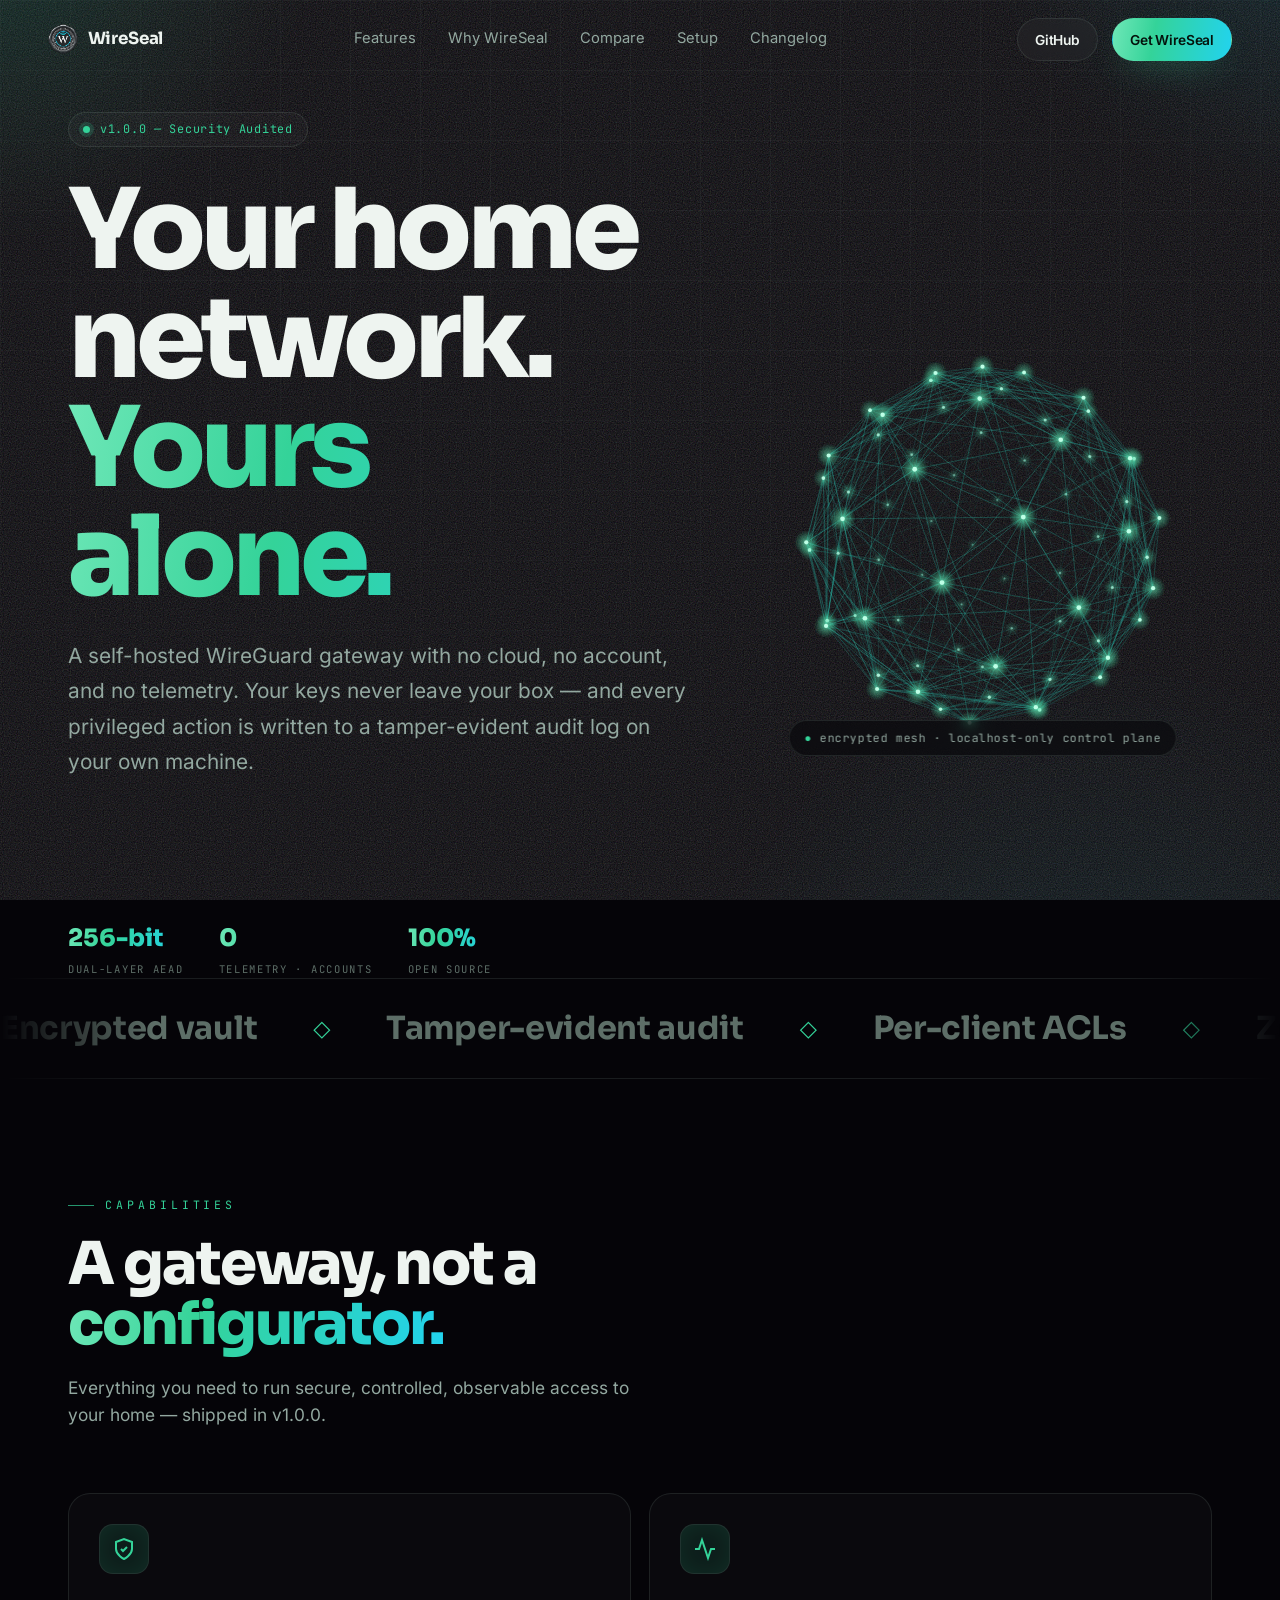
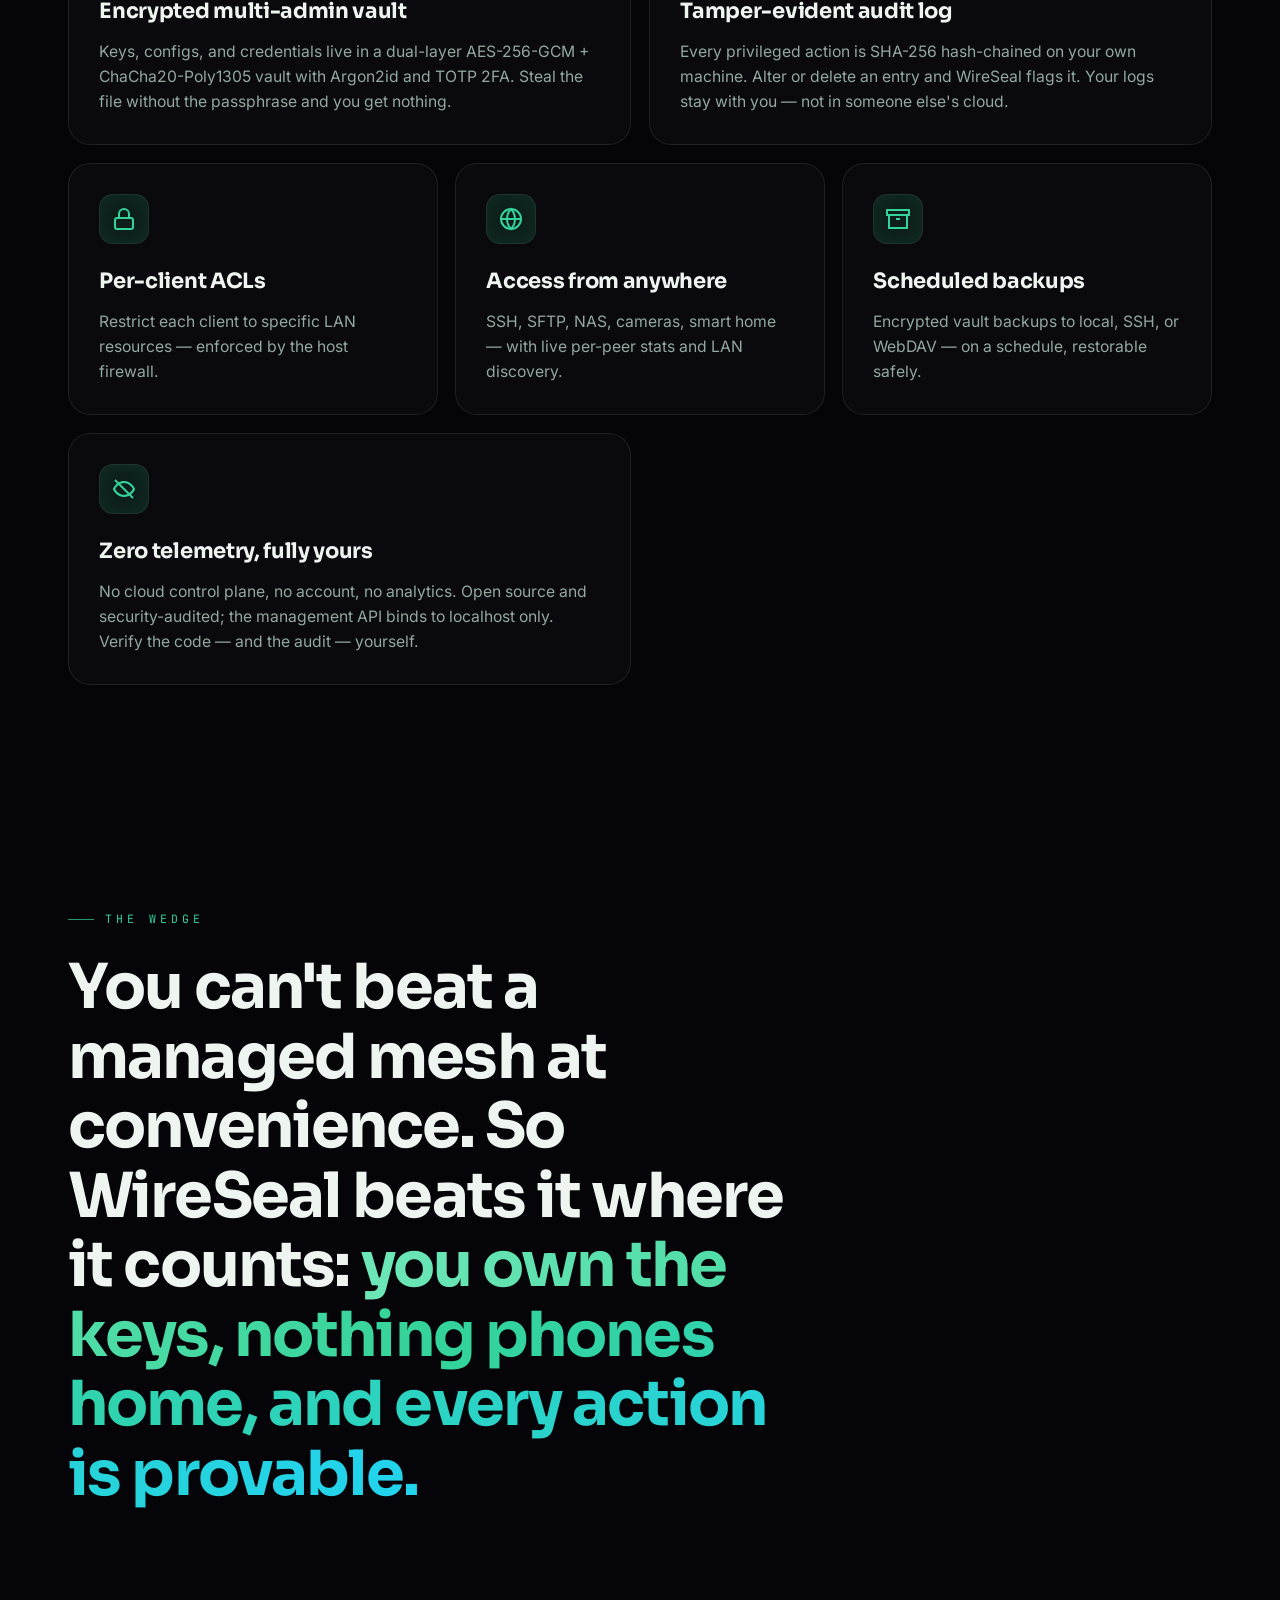
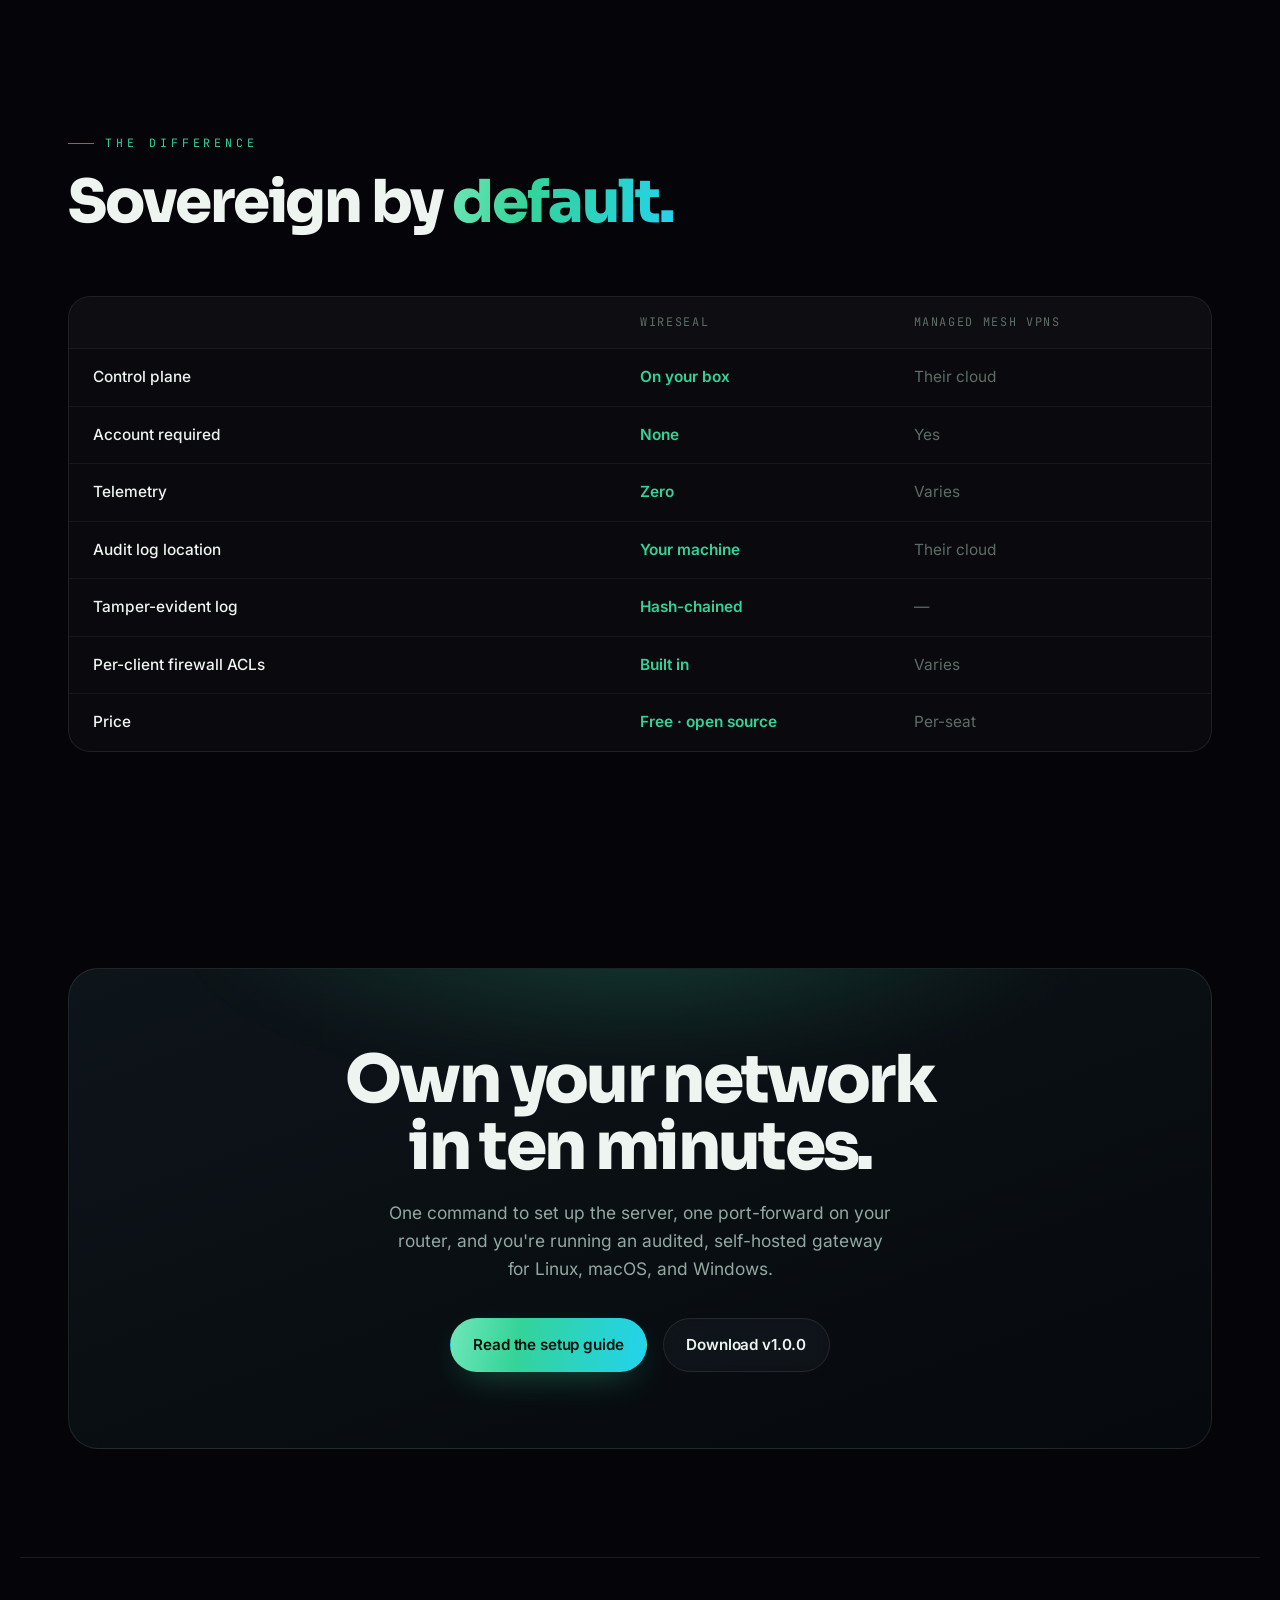
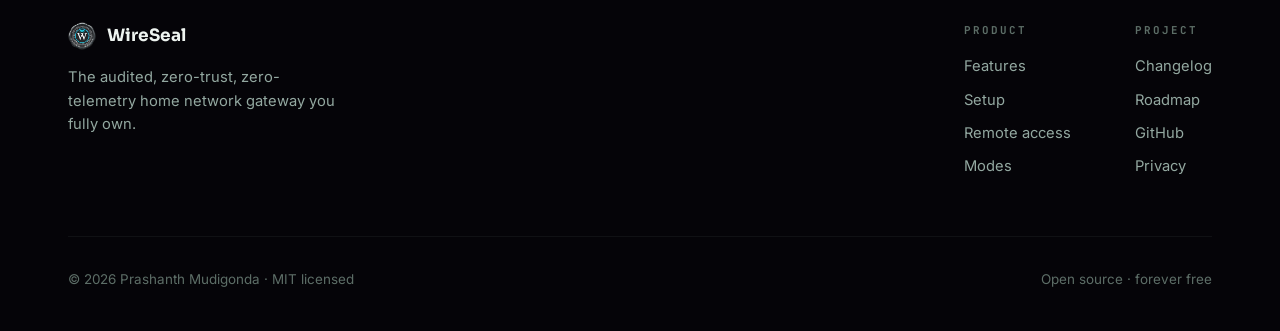
==== commit 0d4fc78e: "redesign: match orfeoai mood — near-black palette + 3D network-mesh hero - Palette toward the orfeoa" ====
--- a/index.html
+++ b/index.html
@@ -66,15 +66,9 @@
                 </div>
             </div>
 
-            <div class="hero__visual" data-parallax data-speed="0.06">
-                <div class="vault" data-rv data-rv-d="2">
-                    <div class="vault__bar"><i></i><i></i><i></i><span>wireseal · dashboard</span></div>
-                    <div class="vault__row glow"><span class="ok">●</span><b>Vault</b><span class="v">unlocked · 2FA</span></div>
-                    <div class="vault__row"><span class="ok">↑↓</span><b>alice — iphone</b><span class="v">12.4 / 45.2 MB/s</span></div>
-                    <div class="vault__row"><span class="ok">↑↓</span><b>bear — laptop</b><span class="v">2.1 / 9.8 MB/s</span></div>
-                    <div class="vault__row"><span style="color:var(--dim)">◷</span><b>guest — tv</b><span class="v">acl · plex only</span></div>
-                    <div class="vault__row glow"><span class="ok">✓</span><b>Audit chain</b><span class="v">verified · 1,284</span></div>
-                </div>
+            <div class="hero__visual">
+                <canvas class="netcanvas" id="net" data-parallax data-speed="0.04" aria-hidden="true"></canvas>
+                <span class="hero__chip"><span class="ok">●</span> encrypted mesh · localhost-only control plane</span>
             </div>
         </div>
     </section>
--- a/luxe.css
+++ b/luxe.css
@@ -4,8 +4,8 @@
    ===================================================================== */
 
 :root {
-  --ink: #05080d;
-  --ink-2: #080d14;
+  --ink: #050408;
+  --ink-2: #07060c;
   --panel: rgba(255, 255, 255, 0.025);
   --panel-2: rgba(255, 255, 255, 0.045);
   --line: rgba(170, 200, 188, 0.12);
@@ -54,11 +54,11 @@
 .atmos__aurora {
   position: absolute; inset: -25%;
   background:
-    radial-gradient(38vw 38vw at 18% 12%, rgba(52,211,153,0.22), transparent 60%),
-    radial-gradient(42vw 42vw at 85% 6%, rgba(34,211,238,0.16), transparent 60%),
-    radial-gradient(48vw 48vw at 72% 92%, rgba(124,131,255,0.14), transparent 62%);
-  filter: blur(20px) saturate(1.1);
-  animation: aurora 22s var(--ease) infinite alternate;
+    radial-gradient(40vw 40vw at 16% 10%, rgba(52,211,153,0.16), transparent 62%),
+    radial-gradient(46vw 46vw at 86% 4%, rgba(34,211,238,0.14), transparent 62%),
+    radial-gradient(50vw 50vw at 74% 96%, rgba(34,211,238,0.07), transparent 64%);
+  filter: blur(24px) saturate(1.05);
+  animation: aurora 24s var(--ease) infinite alternate;
 }
 @keyframes aurora { 0% { transform: translate3d(-3%, -2%, 0) scale(1); } 100% { transform: translate3d(3%, 2%, 0) scale(1.08); } }
 .atmos__grid {
@@ -172,6 +172,12 @@
 .vault__row .v { margin-left: auto; color: var(--muted); }
 .vault__row.glow { box-shadow: inset 0 0 24px rgba(52,211,153,0.08); border-color: rgba(52,211,153,0.25); }
 
+/* 3D network-mesh centerpiece */
+.hero__visual { position: relative; display: grid; place-items: center; }
+.netcanvas { width: 100%; max-width: 560px; aspect-ratio: 1; display: block; }
+.hero__chip { position: absolute; bottom: 4%; left: 50%; transform: translateX(-50%); display: inline-flex; align-items: center; gap: 0.5rem; font-family: var(--mono); font-size: 0.72rem; letter-spacing: 0.05em; color: var(--muted); padding: 0.5rem 0.95rem; border: 1px solid var(--line); border-radius: 999px; background: rgba(5,4,8,0.55); backdrop-filter: blur(10px); white-space: nowrap; }
+.hero__chip .ok { color: var(--emerald); }
+
 /* ---------- Marquee ---------- */
 .marquee { border-block: 1px solid var(--line); padding-block: 1.5rem; overflow: hidden; mask-image: linear-gradient(90deg, transparent, #000 12%, #000 88%, transparent); }
 .marquee__track { display: flex; gap: 3.5rem; width: max-content; animation: scrollx 32s linear infinite; }
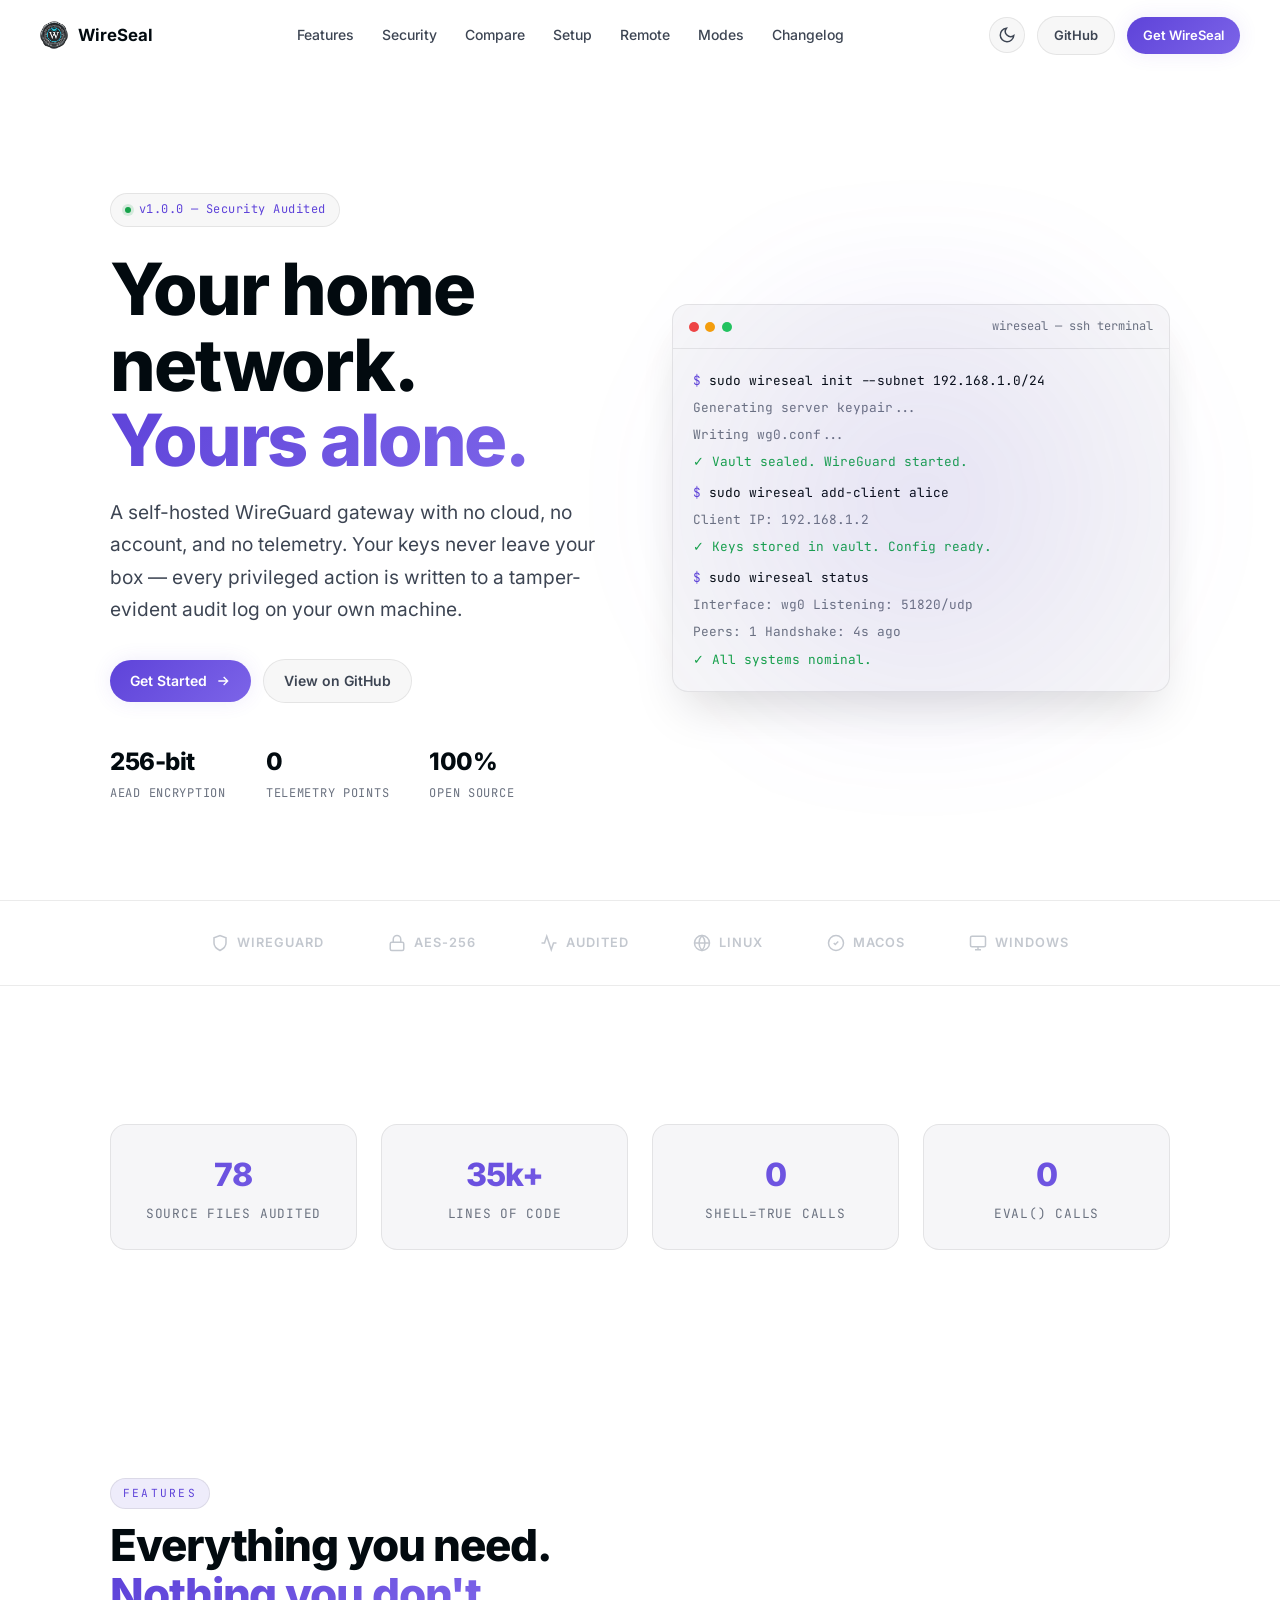
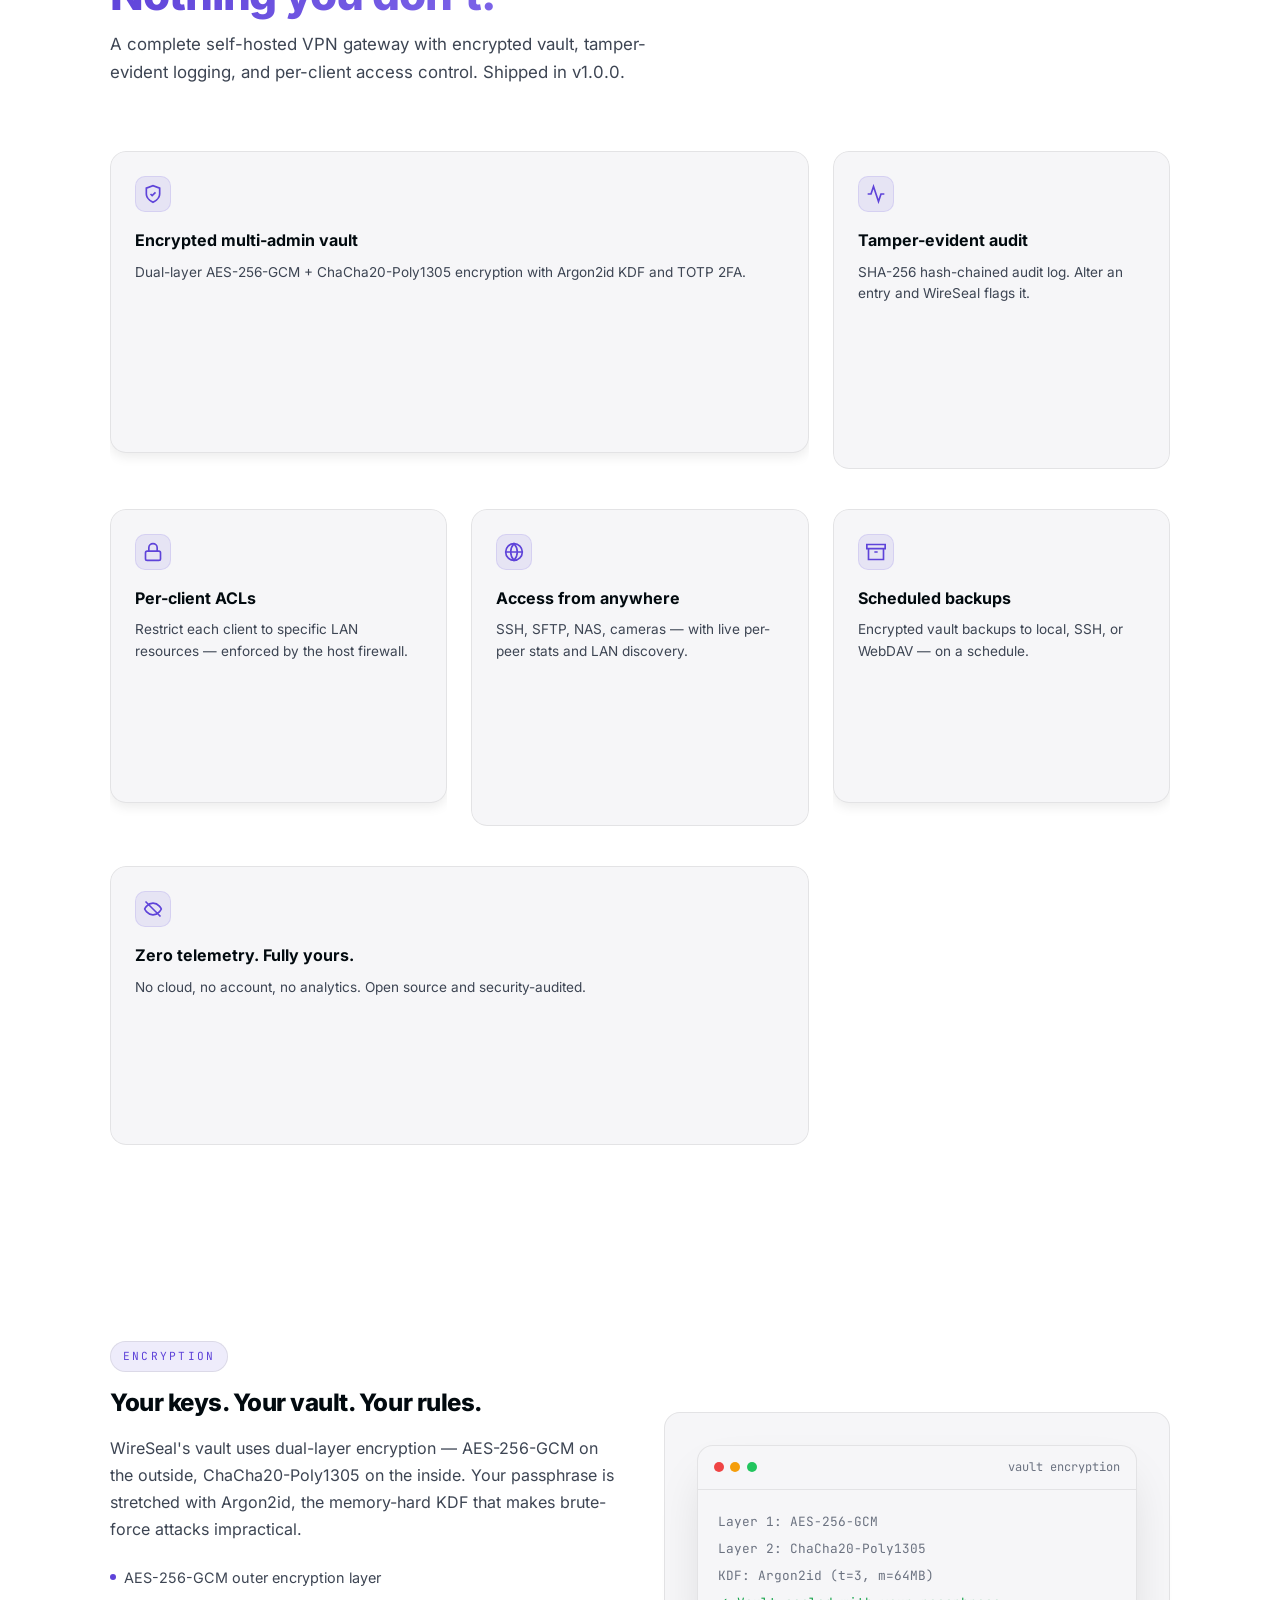
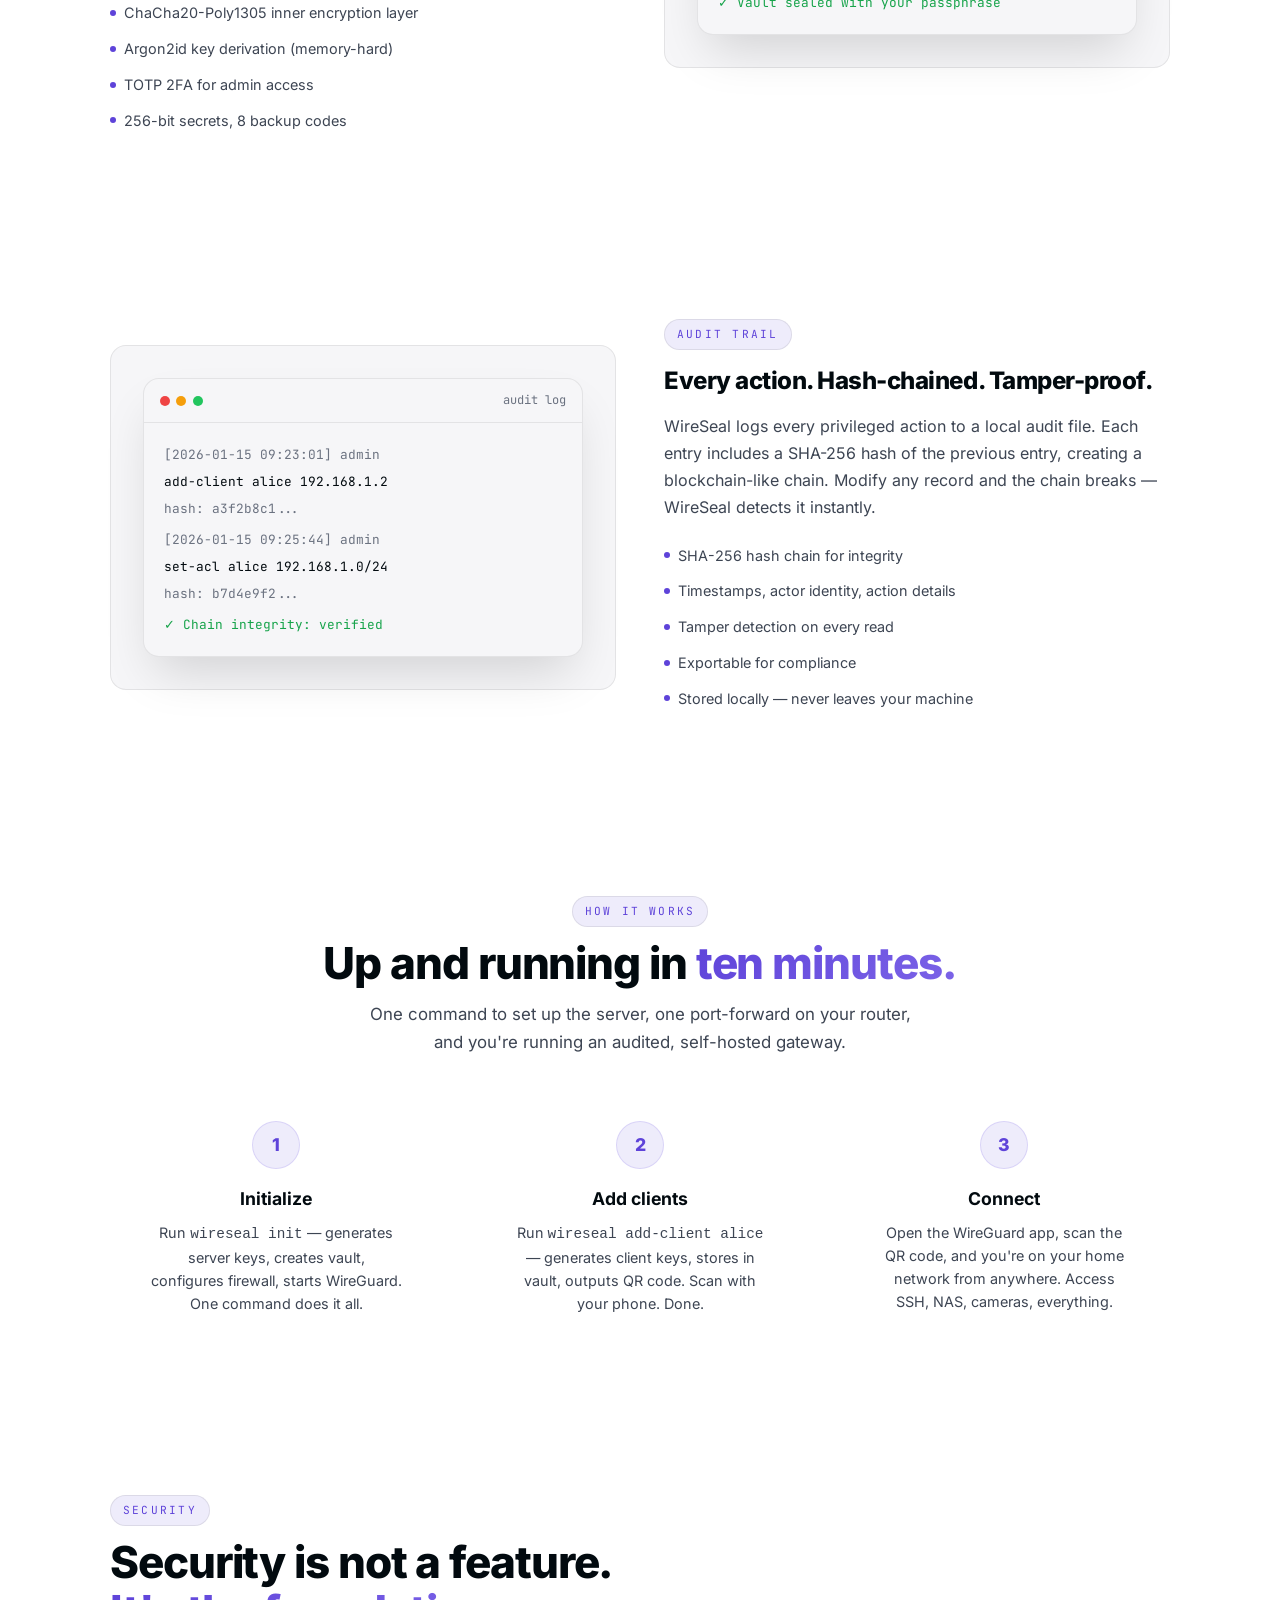
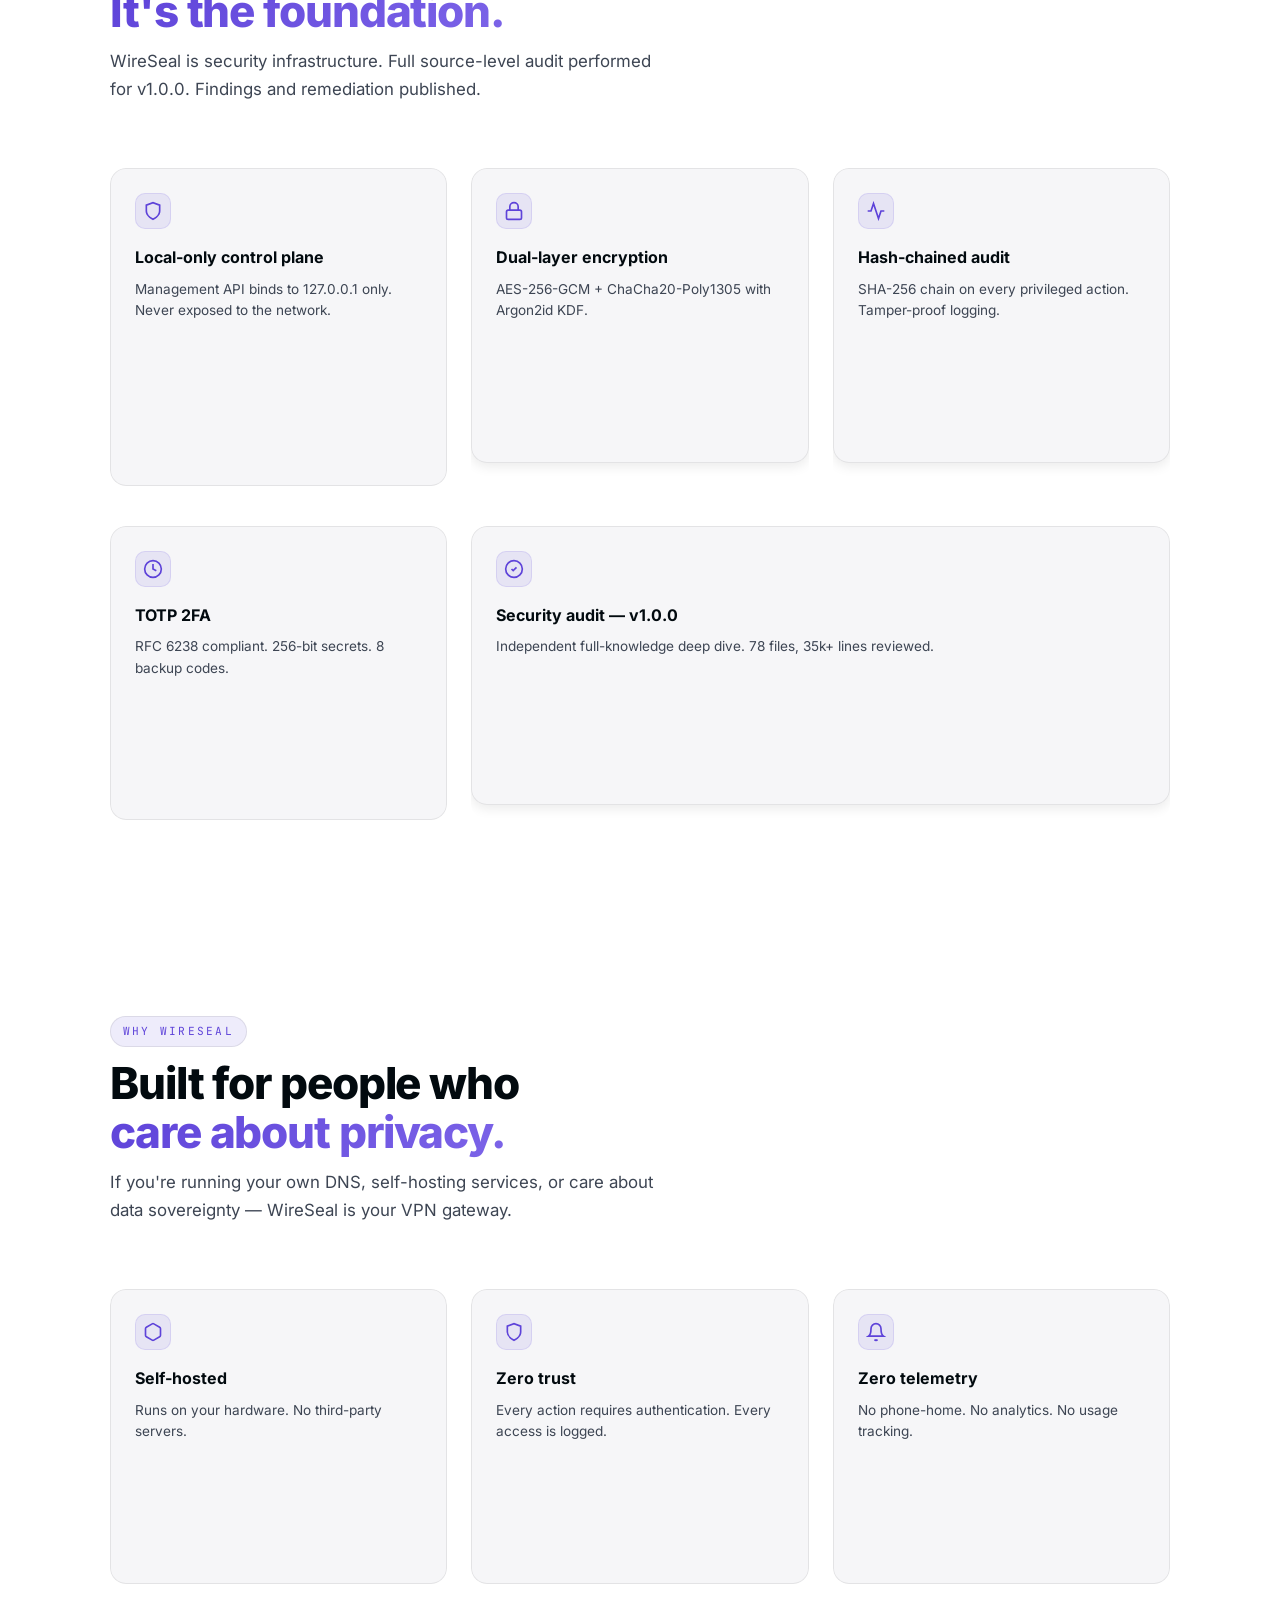
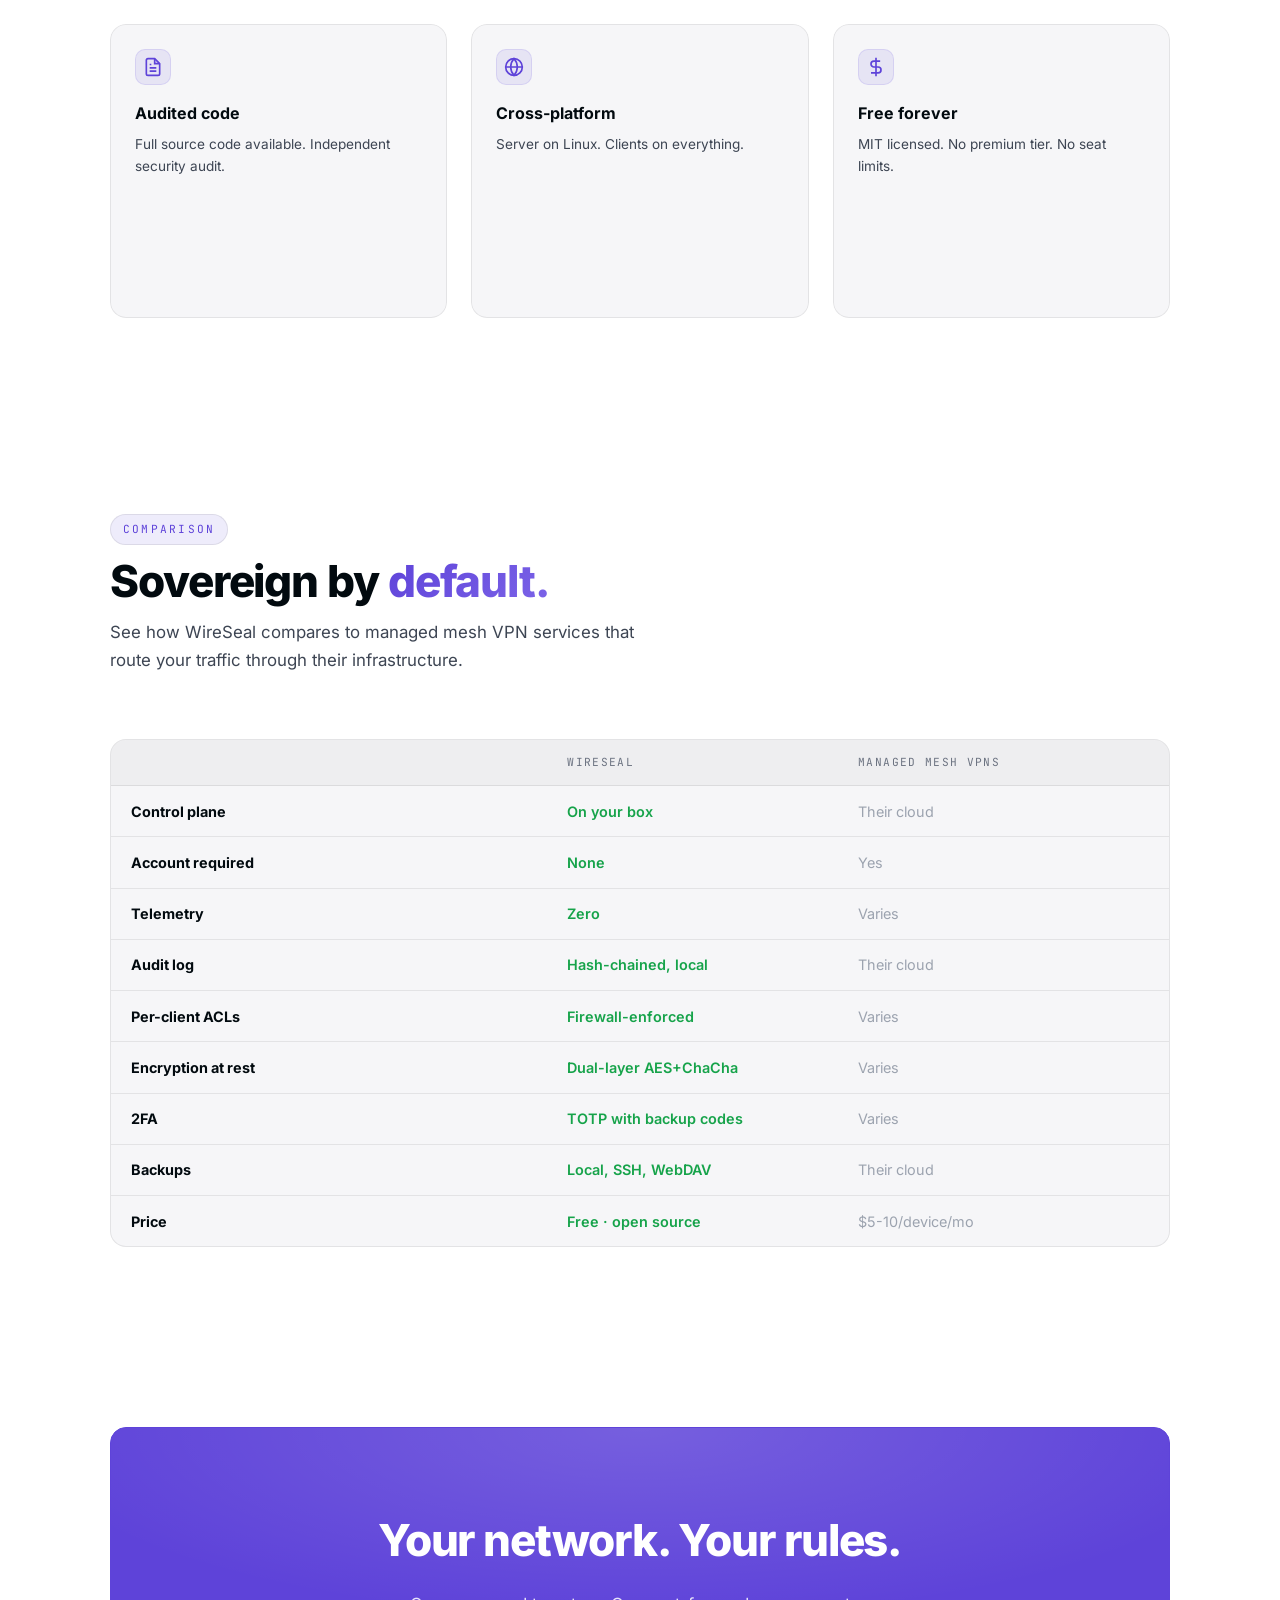
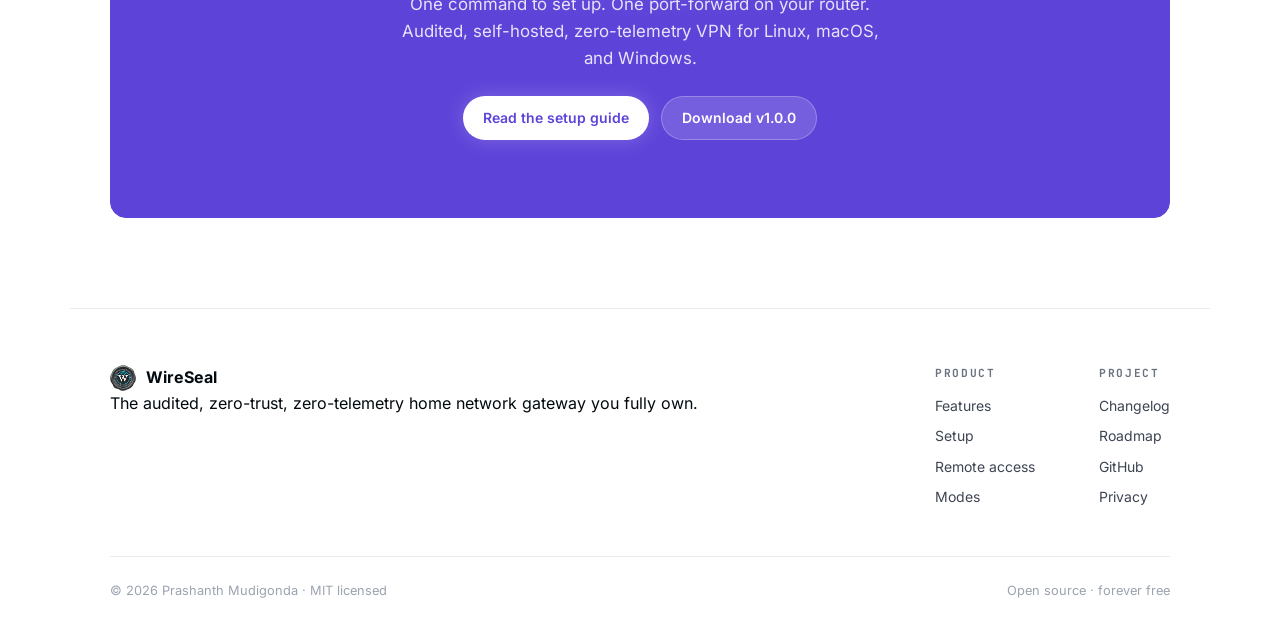
==== commit 4b974959: "fix: setup page HTML structure + expand tile content across all OS sections - Fixed extra </div> in " ====
--- a/index.html
+++ b/index.html
@@ -1,181 +1,639 @@
 <!DOCTYPE html>
-<html lang="en" data-theme="dark">
+<html lang="en" data-theme="light">
 <head>
-    <meta charset="UTF-8">
-    <meta name="viewport" content="width=device-width, initial-scale=1.0">
-    <meta name="description" content="WireSeal — the audited, zero-trust, zero-telemetry home network gateway you fully own. Encrypted WireGuard tunnels, per-client access control, and a tamper-evident audit log. Open source, no cloud, no account.">
-    <meta name="keywords" content="WireGuard, self-hosted VPN, home network, zero trust, zero telemetry, encrypted vault, audit log, access control, Tailscale alternative, open source">
-    <meta name="author" content="Prashanth Mudigonda">
-    <meta name="robots" content="index, follow">
-    <meta http-equiv="Content-Security-Policy" content="default-src 'self'; script-src 'self' 'unsafe-inline'; style-src 'self' 'unsafe-inline'; font-src 'self'; img-src 'self' data: https:; connect-src 'self' https://api.github.com">
-    <meta name="theme-color" content="#05080d">
-    <meta property="og:type" content="website">
-    <meta property="og:title" content="WireSeal — The home network gateway you fully own">
-    <meta property="og:description" content="Audited, zero-trust, zero-telemetry self-hosted WireGuard. No cloud, no account — your keys never leave your box.">
-    <meta property="og:image" content="https://prashanth-7861.github.io/WireSeal/wireseal-logo.png">
-    <script type="application/ld+json">
-    {"@context":"https://schema.org","@type":"SoftwareApplication","name":"WireSeal","description":"The audited, zero-trust, zero-telemetry self-hosted WireGuard home network gateway you fully own.","url":"https://github.com/prashanth-7861/WireSeal","applicationCategory":"SecurityApplication","operatingSystem":"Linux, macOS, Windows","offers":{"@type":"Offer","price":"0","priceCurrency":"USD"},"softwareVersion":"1.0.0"}
-    </script>
-    <link rel="icon" href="favicon.svg" type="image/svg+xml">
-    <link rel="stylesheet" href="fonts.css">
-    <link rel="stylesheet" href="luxe.css">
-    <title>WireSeal — The home network gateway you fully own</title>
+  <meta charset="UTF-8">
+  <meta name="viewport" content="width=device-width, initial-scale=1.0">
+  <meta name="description" content="WireSeal — the audited, zero-trust, zero-telemetry home network gateway you fully own. Encrypted WireGuard tunnels, per-client ACLs, tamper-evident audit log.">
+  <meta name="theme-color" content="#ffffff">
+  <meta property="og:title" content="WireSeal — Your home network. Yours alone.">
+  <meta property="og:description" content="Self-hosted WireGuard gateway. No cloud, no account, no telemetry. Your keys never leave your box.">
+  <link rel="icon" href="favicon.svg" type="image/svg+xml">
+  <link rel="stylesheet" href="fonts.css">
+  <link rel="stylesheet" href="luxe.css">
+  <title>WireSeal — Your home network. Yours alone.</title>
 </head>
 <body>
-    <div class="atmos" aria-hidden="true">
-        <div class="atmos__aurora" data-parallax data-speed="-0.15"></div>
-        <div class="atmos__grid"></div>
-        <div class="atmos__grain"></div>
-    </div>
-
-    <!-- Nav -->
-    <header class="lx-nav" id="nav">
-        <a class="lx-brand" href="index.html"><img src="wireseal-logo.png" alt="WireSeal"><span>WireSeal</span></a>
-        <nav class="lx-links" id="links">
-            <a href="#features">Features</a>
-            <a href="#why">Why WireSeal</a>
-            <a href="#compare">Compare</a>
-            <a href="setup.html">Setup</a>
-            <a href="changelog.html">Changelog</a>
-        </nav>
-        <div class="lx-nav__cta">
-            <a class="btn btn--ghost btn--sm" href="https://github.com/prashanth-7861/WireSeal" target="_blank" rel="noopener noreferrer">GitHub</a>
-            <a class="btn btn--primary btn--sm" href="setup.html">Get WireSeal</a>
-            <button class="lx-burger" id="burger" aria-label="Menu"><svg width="24" height="24" viewBox="0 0 24 24" fill="none" stroke="currentColor" stroke-width="2"><path d="M3 6h18M3 12h18M3 18h18"/></svg></button>
-        </div>
-    </header>
-
-    <!-- Hero -->
-    <section class="hero wrap">
-        <div class="hero__inner">
-            <div class="hero__copy">
-                <span class="hero__badge" data-rv><span class="dot"></span> v1.0.0 — Security Audited</span>
-                <h1>
-                    <span class="line reveal-line"><span>Your home network.</span></span>
-                    <span class="line reveal-line" data-rv-d="1"><span class="grad-text">Yours alone.</span></span>
-                </h1>
-                <p class="hero__sub" data-rv data-rv-d="2">A self-hosted WireGuard gateway with no cloud, no account, and no telemetry. Your keys never leave your box — and every privileged action is written to a tamper-evident audit log on your own machine.</p>
-                <div class="hero__cta" data-rv data-rv-d="3">
-                    <a class="btn btn--primary" href="setup.html">Get WireSeal <svg width="18" height="18" viewBox="0 0 24 24" fill="none" stroke="currentColor" stroke-width="2"><path d="M5 12h14M13 6l6 6-6 6"/></svg></a>
-                    <a class="btn btn--ghost" href="#why">Why it's different</a>
-                </div>
-                <div class="hero__meta" data-rv data-rv-d="4">
-                    <div class="m"><b class="grad-text">256-bit</b><span>Dual-layer AEAD</span></div>
-                    <div class="m"><b class="grad-text">0</b><span>Telemetry · accounts</span></div>
-                    <div class="m"><b class="grad-text">100%</b><span>Open source</span></div>
-                </div>
-            </div>
-
-            <div class="hero__visual">
-                <canvas class="netcanvas" id="net" data-parallax data-speed="0.04" aria-hidden="true"></canvas>
-                <span class="hero__chip"><span class="ok">●</span> encrypted mesh · localhost-only control plane</span>
-            </div>
-        </div>
-    </section>
-
-    <!-- Marquee -->
-    <div class="marquee" data-rv>
-        <div class="marquee__track">
-            <span>Encrypted vault</span><span>Tamper-evident audit</span><span>Per-client ACLs</span><span>Zero telemetry</span><span>Self-hosted</span><span>TOTP 2FA</span>
-            <span>Encrypted vault</span><span>Tamper-evident audit</span><span>Per-client ACLs</span><span>Zero telemetry</span><span>Self-hosted</span><span>TOTP 2FA</span>
-        </div>
-    </div>
-
-    <!-- Features -->
-    <section class="section wrap" id="features">
-        <div class="head" data-rv>
-            <span class="kicker">Capabilities</span>
-            <h2>A gateway, not a <span class="grad-text">configurator.</span></h2>
-            <p>Everything you need to run secure, controlled, observable access to your home — shipped in v1.0.0.</p>
-        </div>
-        <div class="bento">
-            <div class="cell cell--wide" data-rv>
-                <div class="cell__ic"><svg width="24" height="24" viewBox="0 0 24 24" fill="none" stroke="currentColor" stroke-width="2"><path d="M12 22s8-4 8-10V5l-8-3-8 3v7c0 6 8 10 8 10z"/><path d="M9 12l2 2 4-4"/></svg></div>
-                <h3>Encrypted multi-admin vault</h3>
-                <p>Keys, configs, and credentials live in a dual-layer AES-256-GCM + ChaCha20-Poly1305 vault with Argon2id and TOTP 2FA. Steal the file without the passphrase and you get nothing.</p>
-            </div>
-            <div class="cell cell--tall" data-rv data-rv-d="1">
-                <div class="cell__ic"><svg width="24" height="24" viewBox="0 0 24 24" fill="none" stroke="currentColor" stroke-width="2"><path d="M22 12h-4l-3 9L9 3l-3 9H2"/></svg></div>
-                <h3>Tamper-evident audit log</h3>
-                <p>Every privileged action is SHA-256 hash-chained on your own machine. Alter or delete an entry and WireSeal flags it. Your logs stay with you — not in someone else's cloud.</p>
-            </div>
-            <div class="cell" data-rv data-rv-d="2">
-                <div class="cell__ic"><svg width="24" height="24" viewBox="0 0 24 24" fill="none" stroke="currentColor" stroke-width="2"><rect x="3" y="11" width="18" height="11" rx="2"/><path d="M7 11V7a5 5 0 0110 0v4"/></svg></div>
-                <h3>Per-client ACLs</h3>
-                <p>Restrict each client to specific LAN resources — enforced by the host firewall.</p>
-            </div>
-            <div class="cell" data-rv data-rv-d="3">
-                <div class="cell__ic"><svg width="24" height="24" viewBox="0 0 24 24" fill="none" stroke="currentColor" stroke-width="2"><circle cx="12" cy="12" r="10"/><path d="M2 12h20M12 2a15 15 0 014 10 15 15 0 01-4 10 15 15 0 01-4-10 15 15 0 014-10z"/></svg></div>
-                <h3>Access from anywhere</h3>
-                <p>SSH, SFTP, NAS, cameras, smart home — with live per-peer stats and LAN discovery.</p>
-            </div>
-            <div class="cell" data-rv data-rv-d="4">
-                <div class="cell__ic"><svg width="24" height="24" viewBox="0 0 24 24" fill="none" stroke="currentColor" stroke-width="2"><path d="M21 8v13H3V8M1 3h22v5H1zM10 12h4"/></svg></div>
-                <h3>Scheduled backups</h3>
-                <p>Encrypted vault backups to local, SSH, or WebDAV — on a schedule, restorable safely.</p>
-            </div>
-            <div class="cell cell--wide" data-rv data-rv-d="2">
-                <div class="cell__ic"><svg width="24" height="24" viewBox="0 0 24 24" fill="none" stroke="currentColor" stroke-width="2"><path d="M2 12s3-7 10-7 10 7 10 7-3 7-10 7-10-7-10-7z"/><line x1="3" y1="3" x2="21" y2="21"/></svg></div>
-                <h3>Zero telemetry, fully yours</h3>
-                <p>No cloud control plane, no account, no analytics. Open source and security-audited; the management API binds to localhost only. Verify the code — and the audit — yourself.</p>
-            </div>
-        </div>
-    </section>
-
-    <!-- Manifesto -->
-    <section class="section wrap manifesto" id="why">
-        <span class="kicker" data-rv>The wedge</span>
-        <p data-rv style="margin-top:1.5rem">You can't beat a managed mesh at convenience. So WireSeal beats it where it counts: <em class="grad-text">you own the keys, nothing phones home, and every action is provable.</em></p>
-    </section>
-
-    <!-- Compare -->
-    <section class="section wrap" id="compare">
-        <div class="head" data-rv>
-            <span class="kicker">The difference</span>
-            <h2>Sovereign by <span class="grad-text">default.</span></h2>
-        </div>
-        <div class="cmp" data-rv>
-            <div class="cmp__row head-row"><b>&nbsp;</b><span>WireSeal</span><span>Managed mesh VPNs</span></div>
-            <div class="cmp__row"><b>Control plane</b><span class="yes">On your box</span><span class="no">Their cloud</span></div>
-            <div class="cmp__row"><b>Account required</b><span class="yes">None</span><span class="no">Yes</span></div>
-            <div class="cmp__row"><b>Telemetry</b><span class="yes">Zero</span><span class="no">Varies</span></div>
-            <div class="cmp__row"><b>Audit log location</b><span class="yes">Your machine</span><span class="no">Their cloud</span></div>
-            <div class="cmp__row"><b>Tamper-evident log</b><span class="yes">Hash-chained</span><span class="no">—</span></div>
-            <div class="cmp__row"><b>Per-client firewall ACLs</b><span class="yes">Built in</span><span class="no">Varies</span></div>
-            <div class="cmp__row"><b>Price</b><span class="yes">Free · open source</span><span class="no">Per-seat</span></div>
-        </div>
-    </section>
-
-    <!-- CTA -->
-    <section class="section wrap">
-        <div class="cta" data-rv>
-            <h2>Own your network<br>in ten minutes.</h2>
-            <p>One command to set up the server, one port-forward on your router, and you're running an audited, self-hosted gateway for Linux, macOS, and Windows.</p>
-            <div class="hero__cta" style="justify-content:center">
-                <a class="btn btn--primary" href="setup.html">Read the setup guide</a>
-                <a class="btn btn--ghost" href="https://github.com/prashanth-7861/WireSeal/releases" target="_blank" rel="noopener noreferrer">Download v1.0.0</a>
-            </div>
-        </div>
-    </section>
-
-    <!-- Footer -->
-    <footer class="lx-foot wrap">
-        <div class="lx-foot__top">
-            <div>
-                <div class="lx-foot__brand"><img src="wireseal-logo.png" alt="WireSeal"><span>WireSeal</span></div>
-                <p style="color:var(--muted);max-width:30ch;margin-top:1rem;font-size:0.92rem">The audited, zero-trust, zero-telemetry home network gateway you fully own.</p>
-            </div>
-            <div class="lx-foot__cols">
-                <div class="lx-foot__col"><h4>Product</h4><a href="#features">Features</a><a href="setup.html">Setup</a><a href="remote.html">Remote access</a><a href="modes.html">Modes</a></div>
-                <div class="lx-foot__col"><h4>Project</h4><a href="changelog.html">Changelog</a><a href="future-plans.html">Roadmap</a><a href="https://github.com/prashanth-7861/WireSeal" target="_blank" rel="noopener noreferrer">GitHub</a><a href="privacy.html">Privacy</a></div>
-            </div>
-        </div>
-        <div class="lx-foot__bottom">
-            <span>© 2026 Prashanth Mudigonda · MIT licensed</span>
-            <span>Open source · forever free</span>
-        </div>
-    </footer>
-
-    <script src="luxe.js" defer></script>
+
+  <!-- Nav -->
+  <header class="nav" id="nav">
+    <a class="nav__brand" href="index.html"><img src="wireseal-logo.png" alt="WireSeal">WireSeal</a>
+    <nav class="nav__links" id="links">
+      <a href="#features">Features</a>
+      <a href="#security">Security</a>
+      <a href="#compare">Compare</a>
+      <a href="setup.html">Setup</a>
+      <a href="remote.html">Remote</a>
+      <a href="modes.html">Modes</a>
+      <a href="changelog.html">Changelog</a>
+    </nav>
+    <div class="nav__cta">
+      <button class="theme-toggle" id="themeToggle" aria-label="Toggle theme">
+        <svg class="icon-moon" viewBox="0 0 24 24" fill="none" stroke="currentColor" stroke-width="2"><path d="M21 12.79A9 9 0 1111.21 3 7 7 0 0021 12.79z"/></svg>
+        <svg class="icon-sun" viewBox="0 0 24 24" fill="none" stroke="currentColor" stroke-width="2"><circle cx="12" cy="12" r="5"/><path d="M12 1v2M12 21v2M4.22 4.22l1.42 1.42M18.36 18.36l1.42 1.42M1 12h2M21 12h2M4.22 19.78l1.42-1.42M18.36 5.64l1.42-1.42"/></svg>
+      </button>
+      <a class="btn btn--ghost btn--sm" href="https://github.com/prashanth-7861/WireSeal" target="_blank" rel="noopener">GitHub</a>
+      <a class="btn btn--primary btn--sm" href="setup.html">Get WireSeal</a>
+      <button class="nav__burger" id="burger" aria-label="Menu"><svg width="22" height="22" viewBox="0 0 24 24" fill="none" stroke="currentColor" stroke-width="2"><path d="M3 6h18M3 12h18M3 18h18"/></svg></button>
+    </div>
+  </header>
+
+  <!-- Hero -->
+  <section class="hero wrap">
+    <div class="hero__inner">
+      <div>
+        <div class="hero__badge" data-rv><span class="dot"></span> v1.0.0 — Security Audited</div>
+        <h1 data-rv data-rv-d="1">Your home network.<br><span class="grad">Yours alone.</span></h1>
+        <p class="hero__sub" data-rv data-rv-d="2">A self-hosted WireGuard gateway with no cloud, no account, and no telemetry. Your keys never leave your box — every privileged action is written to a tamper-evident audit log on your own machine.</p>
+        <div class="hero__cta" data-rv data-rv-d="3">
+          <a class="btn btn--primary" href="setup.html">Get Started <svg width="16" height="16" viewBox="0 0 24 24" fill="none" stroke="currentColor" stroke-width="2"><path d="M5 12h14M13 6l6 6-6 6"/></svg></a>
+          <a class="btn btn--ghost" href="https://github.com/prashanth-7861/WireSeal" target="_blank" rel="noopener">View on GitHub</a>
+        </div>
+        <div class="hero__stats" data-rv data-rv-d="4">
+          <div class="hero__stat"><b>256-bit</b><span>AEAD encryption</span></div>
+          <div class="hero__stat"><b>0</b><span>Telemetry points</span></div>
+          <div class="hero__stat"><b>100%</b><span>Open source</span></div>
+        </div>
+      </div>
+      <div class="hero__visual" data-rv data-rv-d="2">
+        <div class="terminal">
+          <div class="terminal__bar">
+            <span class="terminal__dot"></span><span class="terminal__dot"></span><span class="terminal__dot"></span>
+            <span class="terminal__title">wireseal — ssh terminal</span>
+          </div>
+          <div class="terminal__body">
+            <div class="terminal__line"><span class="prompt">$</span><span class="cmd">sudo wireseal init --subnet 192.168.1.0/24</span></div>
+            <div class="terminal__line"><span class="out">Generating server keypair...</span></div>
+            <div class="terminal__line"><span class="out">Writing wg0.conf...</span></div>
+            <div class="terminal__line"><span class="ok">✓ Vault sealed. WireGuard started.</span></div>
+            <div class="terminal__line" style="margin-top:0.5rem"><span class="prompt">$</span><span class="cmd">sudo wireseal add-client alice</span></div>
+            <div class="terminal__line"><span class="out">Client IP: 192.168.1.2</span></div>
+            <div class="terminal__line"><span class="ok">✓ Keys stored in vault. Config ready.</span></div>
+            <div class="terminal__line" style="margin-top:0.5rem"><span class="prompt">$</span><span class="cmd">sudo wireseal status</span></div>
+            <div class="terminal__line"><span class="out">Interface: wg0  Listening: 51820/udp</span></div>
+            <div class="terminal__line"><span class="out">Peers: 1  Handshake: 4s ago</span></div>
+            <div class="terminal__line"><span class="ok">✓ All systems nominal.</span></div>
+          </div>
+        </div>
+      </div>
+    </div>
+  </section>
+
+  <!-- Logos -->
+  <div class="logos" data-rv>
+    <div class="logos__inner wrap">
+      <div class="logos__item"><svg viewBox="0 0 24 24" fill="none" stroke="currentColor" stroke-width="2"><path d="M12 22s8-4 8-10V5l-8-3-8 3v7c0 6 8 10 8 10z"/></svg> WireGuard</div>
+      <div class="logos__item"><svg viewBox="0 0 24 24" fill="none" stroke="currentColor" stroke-width="2"><rect x="3" y="11" width="18" height="11" rx="2"/><path d="M7 11V7a5 5 0 0110 0v4"/></svg> AES-256</div>
+      <div class="logos__item"><svg viewBox="0 0 24 24" fill="none" stroke="currentColor" stroke-width="2"><path d="M22 12h-4l-3 9L9 3l-3 9H2"/></svg> Audited</div>
+      <div class="logos__item"><svg viewBox="0 0 24 24" fill="none" stroke="currentColor" stroke-width="2"><circle cx="12" cy="12" r="10"/><path d="M2 12h20M12 2a15 15 0 014 10 15 15 0 01-4 10 15 15 0 01-4-10 15 15 0 014-10z"/></svg> Linux</div>
+      <div class="logos__item"><svg viewBox="0 0 24 24" fill="none" stroke="currentColor" stroke-width="2"><path d="M12 22c5.523 0 10-4.477 10-10S17.523 2 12 2 2 6.477 2 12s4.477 10 10 10z"/><path d="M9 12l2 2 4-4"/></svg> macOS</div>
+      <div class="logos__item"><svg viewBox="0 0 24 24" fill="none" stroke="currentColor" stroke-width="2"><rect x="2" y="3" width="20" height="14" rx="2"/><path d="M8 21h8M12 17v4"/></svg> Windows</div>
+    </div>
+  </div>
+
+  <!-- Stats -->
+  <section class="section wrap">
+    <div class="stats-row" data-rv>
+      <div class="stat-card"><div class="stat-card__num">78</div><div class="stat-card__label">Source files audited</div></div>
+      <div class="stat-card"><div class="stat-card__num">35k+</div><div class="stat-card__label">Lines of code</div></div>
+      <div class="stat-card"><div class="stat-card__num">0</div><div class="stat-card__label">shell=True calls</div></div>
+      <div class="stat-card"><div class="stat-card__num">0</div><div class="stat-card__label">eval() calls</div></div>
+    </div>
+  </section>
+
+  <!-- Features -->
+  <section class="section wrap" id="features">
+    <div class="head" data-rv>
+      <div class="head__tag">Features</div>
+      <h2>Everything you need.<br><span class="grad">Nothing you don't.</span></h2>
+      <p>A complete self-hosted VPN gateway with encrypted vault, tamper-evident logging, and per-client access control. Shipped in v1.0.0.</p>
+    </div>
+    <div class="bento">
+      <div class="cell cell--wide">
+        <div class="cell__inner">
+          <div class="cell__front">
+            <div class="cell__icon"><svg width="20" height="20" viewBox="0 0 24 24" fill="none" stroke="currentColor" stroke-width="2"><path d="M12 22s8-4 8-10V5l-8-3-8 3v7c0 6 8 10 8 10z"/><path d="M9 12l2 2 4-4"/></svg></div>
+            <h3>Encrypted multi-admin vault</h3>
+            <p>Dual-layer AES-256-GCM + ChaCha20-Poly1305 encryption with Argon2id KDF and TOTP 2FA.</p>
+            <div class="cell__hint">Hover to learn more →</div>
+          </div>
+          <div class="cell__back">
+            <div class="cell__back-tag">Encryption</div>
+            <h3>Vault Security</h3>
+            <p>Your keys are protected by two independent encryption layers. Even if one is compromised, the other holds.</p>
+            <ul>
+              <li>AES-256-GCM outer layer</li>
+              <li>ChaCha20-Poly1305 inner layer</li>
+              <li>Argon2id memory-hard KDF</li>
+              <li>TOTP 2FA per admin</li>
+            </ul>
+          </div>
+        </div>
+      </div>
+      <div class="cell">
+        <div class="cell__inner">
+          <div class="cell__front">
+            <div class="cell__icon"><svg width="20" height="20" viewBox="0 0 24 24" fill="none" stroke="currentColor" stroke-width="2"><path d="M22 12h-4l-3 9L9 3l-3 9H2"/></svg></div>
+            <h3>Tamper-evident audit</h3>
+            <p>SHA-256 hash-chained audit log. Alter an entry and WireSeal flags it.</p>
+            <div class="cell__hint">Hover to learn more →</div>
+          </div>
+          <div class="cell__back">
+            <div class="cell__back-tag">Audit Trail</div>
+            <h3>Immutable Logs</h3>
+            <p>Every action creates a hash that links to the previous one. Breaking the chain is detectable.</p>
+            <ul>
+              <li>SHA-256 hash chain</li>
+              <li>Timestamps + actor ID</li>
+              <li>Tamper detection</li>
+              <li>Exportable for compliance</li>
+            </ul>
+          </div>
+        </div>
+      </div>
+      <div class="cell">
+        <div class="cell__inner">
+          <div class="cell__front">
+            <div class="cell__icon"><svg width="20" height="20" viewBox="0 0 24 24" fill="none" stroke="currentColor" stroke-width="2"><rect x="3" y="11" width="18" height="11" rx="2"/><path d="M7 11V7a5 5 0 0110 0v4"/></svg></div>
+            <h3>Per-client ACLs</h3>
+            <p>Restrict each client to specific LAN resources — enforced by the host firewall.</p>
+            <div class="cell__hint">Hover to learn more →</div>
+          </div>
+          <div class="cell__back">
+            <div class="cell__back-tag">Access Control</div>
+            <h3>Granular Permissions</h3>
+            <p>Define exactly what each peer can reach. No all-or-nothing access.</p>
+            <ul>
+              <li>IP-based restrictions</li>
+              <li>Port-level control</li>
+              <li>Protocol filtering</li>
+              <li>Firewall-enforced</li>
+            </ul>
+          </div>
+        </div>
+      </div>
+      <div class="cell">
+        <div class="cell__inner">
+          <div class="cell__front">
+            <div class="cell__icon"><svg width="20" height="20" viewBox="0 0 24 24" fill="none" stroke="currentColor" stroke-width="2"><circle cx="12" cy="12" r="10"/><path d="M2 12h20M12 2a15 15 0 014 10 15 15 0 01-4 10 15 15 0 01-4-10 15 15 0 014-10z"/></svg></div>
+            <h3>Access from anywhere</h3>
+            <p>SSH, SFTP, NAS, cameras — with live per-peer stats and LAN discovery.</p>
+            <div class="cell__hint">Hover to learn more →</div>
+          </div>
+          <div class="cell__back">
+            <div class="cell__back-tag">Remote Access</div>
+            <h3>Your Network, Everywhere</h3>
+            <p>Connect from any device. Access everything on your home network securely.</p>
+            <ul>
+              <li>Phone, laptop, tablet</li>
+              <li>Live peer statistics</li>
+              <li>LAN device discovery</li>
+              <li>QR code setup</li>
+            </ul>
+          </div>
+        </div>
+      </div>
+      <div class="cell">
+        <div class="cell__inner">
+          <div class="cell__front">
+            <div class="cell__icon"><svg width="20" height="20" viewBox="0 0 24 24" fill="none" stroke="currentColor" stroke-width="2"><path d="M21 8v13H3V8M1 3h22v5H1zM10 12h4"/></svg></div>
+            <h3>Scheduled backups</h3>
+            <p>Encrypted vault backups to local, SSH, or WebDAV — on a schedule.</p>
+            <div class="cell__hint">Hover to learn more →</div>
+          </div>
+          <div class="cell__back">
+            <div class="cell__back-tag">Backup</div>
+            <h3>Never Lose Your Keys</h3>
+            <p>Automated encrypted backups with multiple storage options.</p>
+            <ul>
+              <li>Local disk backup</li>
+              <li>SSH remote backup</li>
+              <li>WebDAV cloud backup</li>
+              <li>One-command restore</li>
+            </ul>
+          </div>
+        </div>
+      </div>
+      <div class="cell cell--wide">
+        <div class="cell__inner">
+          <div class="cell__front">
+            <div class="cell__icon"><svg width="20" height="20" viewBox="0 0 24 24" fill="none" stroke="currentColor" stroke-width="2"><path d="M2 12s3-7 10-7 10 7 10 7-3 7-10 7-10-7-10-7z"/><line x1="3" y1="3" x2="21" y2="21"/></svg></div>
+            <h3>Zero telemetry. Fully yours.</h3>
+            <p>No cloud, no account, no analytics. Open source and security-audited.</p>
+            <div class="cell__hint">Hover to learn more →</div>
+          </div>
+          <div class="cell__back">
+            <div class="cell__back-tag">Privacy</div>
+            <h3>Invisible by Design</h3>
+            <p>WireSeal doesn't phone home. No tracking, no hidden endpoints.</p>
+            <ul>
+              <li>Localhost-only API</li>
+              <li>No phone-home code</li>
+              <li>No analytics SDK</li>
+              <li>Full source available</li>
+            </ul>
+          </div>
+        </div>
+      </div>
+    </div>
+  </section>
+
+  <!-- Deep Dive: Vault -->
+  <section class="section wrap">
+    <div class="feature-highlight" data-rv>
+      <div class="feature-highlight__content">
+        <div class="head__tag">Encryption</div>
+        <h3>Your keys. Your vault. Your rules.</h3>
+        <p>WireSeal's vault uses dual-layer encryption — AES-256-GCM on the outside, ChaCha20-Poly1305 on the inside. Your passphrase is stretched with Argon2id, the memory-hard KDF that makes brute-force attacks impractical.</p>
+        <ul>
+          <li>AES-256-GCM outer encryption layer</li>
+          <li>ChaCha20-Poly1305 inner encryption layer</li>
+          <li>Argon2id key derivation (memory-hard)</li>
+          <li>TOTP 2FA for admin access</li>
+          <li>256-bit secrets, 8 backup codes</li>
+        </ul>
+      </div>
+      <div class="feature-highlight__visual">
+        <div class="terminal">
+          <div class="terminal__bar">
+            <span class="terminal__dot"></span><span class="terminal__dot"></span><span class="terminal__dot"></span>
+            <span class="terminal__title">vault encryption</span>
+          </div>
+          <div class="terminal__body">
+            <div class="terminal__line"><span class="out">Layer 1: AES-256-GCM</span></div>
+            <div class="terminal__line"><span class="out">Layer 2: ChaCha20-Poly1305</span></div>
+            <div class="terminal__line"><span class="out">KDF: Argon2id (t=3, m=64MB)</span></div>
+            <div class="terminal__line"><span class="ok">✓ Vault sealed with your passphrase</span></div>
+          </div>
+        </div>
+      </div>
+    </div>
+  </section>
+
+  <!-- Deep Dive: Audit -->
+  <section class="section wrap">
+    <div class="feature-highlight" data-rv>
+      <div class="feature-highlight__visual">
+        <div class="terminal">
+          <div class="terminal__bar">
+            <span class="terminal__dot"></span><span class="terminal__dot"></span><span class="terminal__dot"></span>
+            <span class="terminal__title">audit log</span>
+          </div>
+          <div class="terminal__body">
+            <div class="terminal__line"><span class="out">[2026-01-15 09:23:01] admin</span></div>
+            <div class="terminal__line"><span class="cmd">  add-client alice 192.168.1.2</span></div>
+            <div class="terminal__line"><span class="out">  hash: a3f2b8c1...</span></div>
+            <div class="terminal__line" style="margin-top:0.5rem"><span class="out">[2026-01-15 09:25:44] admin</span></div>
+            <div class="terminal__line"><span class="cmd">  set-acl alice 192.168.1.0/24</span></div>
+            <div class="terminal__line"><span class="out">  hash: b7d4e9f2...</span></div>
+            <div class="terminal__line" style="margin-top:0.5rem"><span class="ok">✓ Chain integrity: verified</span></div>
+          </div>
+        </div>
+      </div>
+      <div class="feature-highlight__content">
+        <div class="head__tag">Audit Trail</div>
+        <h3>Every action. Hash-chained. Tamper-proof.</h3>
+        <p>WireSeal logs every privileged action to a local audit file. Each entry includes a SHA-256 hash of the previous entry, creating a blockchain-like chain. Modify any record and the chain breaks — WireSeal detects it instantly.</p>
+        <ul>
+          <li>SHA-256 hash chain for integrity</li>
+          <li>Timestamps, actor identity, action details</li>
+          <li>Tamper detection on every read</li>
+          <li>Exportable for compliance</li>
+          <li>Stored locally — never leaves your machine</li>
+        </ul>
+      </div>
+    </div>
+  </section>
+
+  <!-- How It Works -->
+  <section class="section wrap" id="how">
+    <div class="head head--center" data-rv>
+      <div class="head__tag">How it works</div>
+      <h2>Up and running in <span class="grad">ten minutes.</span></h2>
+      <p>One command to set up the server, one port-forward on your router, and you're running an audited, self-hosted gateway.</p>
+    </div>
+    <div class="steps">
+      <div class="step" data-rv>
+        <div class="step__num">1</div>
+        <h3>Initialize</h3>
+        <p>Run <code>wireseal init</code> — generates server keys, creates vault, configures firewall, starts WireGuard. One command does it all.</p>
+      </div>
+      <div class="step" data-rv data-rv-d="1">
+        <div class="step__num">2</div>
+        <h3>Add clients</h3>
+        <p>Run <code>wireseal add-client alice</code> — generates client keys, stores in vault, outputs QR code. Scan with your phone. Done.</p>
+      </div>
+      <div class="step" data-rv data-rv-d="2">
+        <div class="step__num">3</div>
+        <h3>Connect</h3>
+        <p>Open the WireGuard app, scan the QR code, and you're on your home network from anywhere. Access SSH, NAS, cameras, everything.</p>
+      </div>
+    </div>
+  </section>
+
+  <!-- Security -->
+  <section class="section wrap" id="security">
+    <div class="head" data-rv>
+      <div class="head__tag">Security</div>
+      <h2>Security is not a feature.<br><span class="grad">It's the foundation.</span></h2>
+      <p>WireSeal is security infrastructure. Full source-level audit performed for v1.0.0. Findings and remediation published.</p>
+    </div>
+    <div class="bento">
+      <div class="cell">
+        <div class="cell__inner">
+          <div class="cell__front">
+            <div class="cell__icon"><svg width="20" height="20" viewBox="0 0 24 24" fill="none" stroke="currentColor" stroke-width="2"><path d="M12 22s8-4 8-10V5l-8-3-8 3v7c0 6 8 10 8 10z"/></svg></div>
+            <h3>Local-only control plane</h3>
+            <p>Management API binds to 127.0.0.1 only. Never exposed to the network.</p>
+            <div class="cell__hint">Hover to learn more →</div>
+          </div>
+          <div class="cell__back">
+            <div class="cell__back-tag">Network</div>
+            <h3>Invisible to the Internet</h3>
+            <p>No remote admin without SSH. Your server can't be attacked if it can't be seen.</p>
+            <ul>
+              <li>127.0.0.1 binding only</li>
+              <li>No port exposure</li>
+              <li>SSH-only remote access</li>
+              <li>Firewall-enforced</li>
+            </ul>
+          </div>
+        </div>
+      </div>
+      <div class="cell">
+        <div class="cell__inner">
+          <div class="cell__front">
+            <div class="cell__icon"><svg width="20" height="20" viewBox="0 0 24 24" fill="none" stroke="currentColor" stroke-width="2"><rect x="3" y="11" width="18" height="11" rx="2"/><path d="M7 11V7a5 5 0 0110 0v4"/></svg></div>
+            <h3>Dual-layer encryption</h3>
+            <p>AES-256-GCM + ChaCha20-Poly1305 with Argon2id KDF.</p>
+            <div class="cell__hint">Hover to learn more →</div>
+          </div>
+          <div class="cell__back">
+            <div class="cell__back-tag">Crypto</div>
+            <h3>Defense in Depth</h3>
+            <p>Two independent encryption layers. If one breaks, the other holds.</p>
+            <ul>
+              <li>AES-256-GCM outer</li>
+              <li>ChaCha20-Poly1305 inner</li>
+              <li>Argon2id 64MB memory</li>
+              <li>Quantum-resistant design</li>
+            </ul>
+          </div>
+        </div>
+      </div>
+      <div class="cell">
+        <div class="cell__inner">
+          <div class="cell__front">
+            <div class="cell__icon"><svg width="20" height="20" viewBox="0 0 24 24" fill="none" stroke="currentColor" stroke-width="2"><path d="M22 12h-4l-3 9L9 3l-3 9H2"/></svg></div>
+            <h3>Hash-chained audit</h3>
+            <p>SHA-256 chain on every privileged action. Tamper-proof logging.</p>
+            <div class="cell__hint">Hover to learn more →</div>
+          </div>
+          <div class="cell__back">
+            <div class="cell__back-tag">Integrity</div>
+            <h3>Blockchain-like Audit</h3>
+            <p>Each log entry hashes the previous one. Breaking the chain is detectable.</p>
+            <ul>
+              <li>SHA-256 hash chain</li>
+              <li>Instant tamper detection</li>
+              <li>Exportable for compliance</li>
+              <li>Local storage only</li>
+            </ul>
+          </div>
+        </div>
+      </div>
+      <div class="cell">
+        <div class="cell__inner">
+          <div class="cell__front">
+            <div class="cell__icon"><svg width="20" height="20" viewBox="0 0 24 24" fill="none" stroke="currentColor" stroke-width="2"><circle cx="12" cy="12" r="10"/><path d="M12 6v6l4 2"/></svg></div>
+            <h3>TOTP 2FA</h3>
+            <p>RFC 6238 compliant. 256-bit secrets. 8 backup codes.</p>
+            <div class="cell__hint">Hover to learn more →</div>
+          </div>
+          <div class="cell__back">
+            <div class="cell__back-tag">Authentication</div>
+            <h3>Two-Factor Security</h3>
+            <p>Standard TOTP with backup codes. Rate-limited to prevent brute force.</p>
+            <ul>
+              <li>RFC 6238 compliant</li>
+              <li>256-bit secrets</li>
+              <li>8 backup codes</li>
+              <li>Anti-replay protection</li>
+            </ul>
+          </div>
+        </div>
+      </div>
+      <div class="cell cell--wide">
+        <div class="cell__inner">
+          <div class="cell__front">
+            <div class="cell__icon"><svg width="20" height="20" viewBox="0 0 24 24" fill="none" stroke="currentColor" stroke-width="2"><path d="M9 12l2 2 4-4"/><circle cx="12" cy="12" r="10"/></svg></div>
+            <h3>Security audit — v1.0.0</h3>
+            <p>Independent full-knowledge deep dive. 78 files, 35k+ lines reviewed.</p>
+            <div class="cell__hint">Hover to learn more →</div>
+          </div>
+          <div class="cell__back">
+            <div class="cell__back-tag">Audit</div>
+            <h3>Verified by Experts</h3>
+            <p>Full source-level review. Every finding remediated and published.</p>
+            <ul>
+              <li>78 source files reviewed</li>
+              <li>35,000+ lines of code</li>
+              <li>Zero shell=True calls</li>
+              <li>Published in SECURITY_AUDIT_v1.0.0.md</li>
+            </ul>
+          </div>
+        </div>
+      </div>
+    </div>
+  </section>
+
+  <!-- Why WireSeal -->
+  <section class="section wrap">
+    <div class="head" data-rv>
+      <div class="head__tag">Why WireSeal</div>
+      <h2>Built for people who<br><span class="grad">care about privacy.</span></h2>
+      <p>If you're running your own DNS, self-hosting services, or care about data sovereignty — WireSeal is your VPN gateway.</p>
+    </div>
+    <div class="bento">
+      <div class="cell">
+        <div class="cell__inner">
+          <div class="cell__front">
+            <div class="cell__icon"><svg width="20" height="20" viewBox="0 0 24 24" fill="none" stroke="currentColor" stroke-width="2"><path d="M21 16V8a2 2 0 00-1-1.73l-7-4a2 2 0 00-2 0l-7 4A2 2 0 003 8v8a2 2 0 001 1.73l7 4a2 2 0 002 0l7-4A2 2 0 0021 16z"/></svg></div>
+            <h3>Self-hosted</h3>
+            <p>Runs on your hardware. No third-party servers.</p>
+            <div class="cell__hint">Hover to learn more →</div>
+          </div>
+          <div class="cell__back">
+            <div class="cell__back-tag">Infrastructure</div>
+            <h3>Your Hardware</h3>
+            <p>Complete control over your network infrastructure.</p>
+            <ul>
+              <li>Your server, your rules</li>
+              <li>No vendor lock-in</li>
+              <li>Full data sovereignty</li>
+              <li>Customizable setup</li>
+            </ul>
+          </div>
+        </div>
+      </div>
+      <div class="cell">
+        <div class="cell__inner">
+          <div class="cell__front">
+            <div class="cell__icon"><svg width="20" height="20" viewBox="0 0 24 24" fill="none" stroke="currentColor" stroke-width="2"><path d="M12 22s8-4 8-10V5l-8-3-8 3v7c0 6 8 10 8 10z"/></svg></div>
+            <h3>Zero trust</h3>
+            <p>Every action requires authentication. Every access is logged.</p>
+            <div class="cell__hint">Hover to learn more →</div>
+          </div>
+          <div class="cell__back">
+            <div class="cell__back-tag">Security Model</div>
+            <h3>Verify Everything</h3>
+            <p>No implicit trust. Cryptographic verification at every step.</p>
+            <ul>
+              <li>Auth required for all actions</li>
+              <li>All access logged</li>
+              <li>Keys always encrypted</li>
+              <li>Full audit trail</li>
+            </ul>
+          </div>
+        </div>
+      </div>
+      <div class="cell">
+        <div class="cell__inner">
+          <div class="cell__front">
+            <div class="cell__icon"><svg width="20" height="20" viewBox="0 0 24 24" fill="none" stroke="currentColor" stroke-width="2"><path d="M18 8A6 6 0 006 8c0 7-3 9-3 9h18s-3-2-3-9M13.73 21a2 2 0 01-3.46 0"/></svg></div>
+            <h3>Zero telemetry</h3>
+            <p>No phone-home. No analytics. No usage tracking.</p>
+            <div class="cell__hint">Hover to learn more →</div>
+          </div>
+          <div class="cell__back">
+            <div class="cell__back-tag">Privacy</div>
+            <h3>Invisible by Design</h3>
+            <p>WireSeal doesn't know you exist. And that's by design.</p>
+            <ul>
+              <li>No phone-home code</li>
+              <li>No analytics SDK</li>
+              <li>No hidden endpoints</li>
+              <li>Verify with network tools</li>
+            </ul>
+          </div>
+        </div>
+      </div>
+      <div class="cell">
+        <div class="cell__inner">
+          <div class="cell__front">
+            <div class="cell__icon"><svg width="20" height="20" viewBox="0 0 24 24" fill="none" stroke="currentColor" stroke-width="2"><path d="M14 2H6a2 2 0 00-2 2v16a2 2 0 002 2h12a2 2 0 002-2V8z"/><path d="M14 2v6h6M16 13H8M16 17H8M10 9H8"/></svg></div>
+            <h3>Audited code</h3>
+            <p>Full source code available. Independent security audit.</p>
+            <div class="cell__hint">Hover to learn more →</div>
+          </div>
+          <div class="cell__back">
+            <div class="cell__back-tag">Transparency</div>
+            <h3>Verify Yourself</h3>
+            <p>Read the code. Read the audit. Trust no one.</p>
+            <ul>
+              <li>MIT licensed</li>
+              <li>Full source on GitHub</li>
+              <li>Independent audit report</li>
+              <li>All findings remediated</li>
+            </ul>
+          </div>
+        </div>
+      </div>
+      <div class="cell">
+        <div class="cell__inner">
+          <div class="cell__front">
+            <div class="cell__icon"><svg width="20" height="20" viewBox="0 0 24 24" fill="none" stroke="currentColor" stroke-width="2"><circle cx="12" cy="12" r="10"/><path d="M2 12h20M12 2a15 15 0 014 10 15 15 0 01-4 10 15 15 0 01-4-10 15 15 0 014-10z"/></svg></div>
+            <h3>Cross-platform</h3>
+            <p>Server on Linux. Clients on everything.</p>
+            <div class="cell__hint">Hover to learn more →</div>
+          </div>
+          <div class="cell__back">
+            <div class="cell__back-tag">Compatibility</div>
+            <h3>Works Everywhere</h3>
+            <p>Any WireGuard client connects. No vendor lock-in.</p>
+            <ul>
+              <li>Linux server</li>
+              <li>macOS / Windows clients</li>
+              <li>iOS / Android apps</li>
+              <li>Standard WireGuard protocol</li>
+            </ul>
+          </div>
+        </div>
+      </div>
+      <div class="cell">
+        <div class="cell__inner">
+          <div class="cell__front">
+            <div class="cell__icon"><svg width="20" height="20" viewBox="0 0 24 24" fill="none" stroke="currentColor" stroke-width="2"><path d="M12 1v22M17 5H9.5a3.5 3.5 0 000 7h5a3.5 3.5 0 010 7H6"/></svg></div>
+            <h3>Free forever</h3>
+            <p>MIT licensed. No premium tier. No seat limits.</p>
+            <div class="cell__hint">Hover to learn more →</div>
+          </div>
+          <div class="cell__back">
+            <div class="cell__back-tag">License</div>
+            <h3>Open Source</h3>
+            <p>Use it for anything. No restrictions. No catches.</p>
+            <ul>
+              <li>MIT license</li>
+              <li>No enterprise pricing</li>
+              <li>No device limits</li>
+              <li>Community supported</li>
+            </ul>
+          </div>
+        </div>
+      </div>
+    </div>
+  </section>
+
+  <!-- Compare -->
+  <section class="section wrap" id="compare">
+    <div class="head" data-rv>
+      <div class="head__tag">Comparison</div>
+      <h2>Sovereign by <span class="grad">default.</span></h2>
+      <p>See how WireSeal compares to managed mesh VPN services that route your traffic through their infrastructure.</p>
+    </div>
+    <div class="cmp" data-rv>
+      <div class="cmp__row cmp__row--head"><b></b><span>WireSeal</span><span>Managed mesh VPNs</span></div>
+      <div class="cmp__row"><b>Control plane</b><span class="yes">On your box</span><span class="no">Their cloud</span></div>
+      <div class="cmp__row"><b>Account required</b><span class="yes">None</span><span class="no">Yes</span></div>
+      <div class="cmp__row"><b>Telemetry</b><span class="yes">Zero</span><span class="no">Varies</span></div>
+      <div class="cmp__row"><b>Audit log</b><span class="yes">Hash-chained, local</span><span class="no">Their cloud</span></div>
+      <div class="cmp__row"><b>Per-client ACLs</b><span class="yes">Firewall-enforced</span><span class="no">Varies</span></div>
+      <div class="cmp__row"><b>Encryption at rest</b><span class="yes">Dual-layer AES+ChaCha</span><span class="no">Varies</span></div>
+      <div class="cmp__row"><b>2FA</b><span class="yes">TOTP with backup codes</span><span class="no">Varies</span></div>
+      <div class="cmp__row"><b>Backups</b><span class="yes">Local, SSH, WebDAV</span><span class="no">Their cloud</span></div>
+      <div class="cmp__row"><b>Price</b><span class="yes">Free · open source</span><span class="no">$5-10/device/mo</span></div>
+    </div>
+  </section>
+
+  <!-- CTA -->
+  <section class="section wrap" id="cta">
+    <div class="cta" data-rv>
+      <h2>Your network. Your rules.</h2>
+      <p>One command to set up. One port-forward on your router. Audited, self-hosted, zero-telemetry VPN for Linux, macOS, and Windows.</p>
+      <div class="cta__btns">
+        <a class="btn btn--primary" href="setup.html">Read the setup guide</a>
+        <a class="btn btn--ghost" href="https://github.com/prashanth-7861/WireSeal/releases" target="_blank" rel="noopener">Download v1.0.0</a>
+      </div>
+    </div>
+  </section>
+
+  <!-- Footer -->
+  <footer class="footer wrap">
+    <div class="footer__top">
+      <div>
+        <div class="footer__brand"><img src="wireseal-logo.png" alt="WireSeal">WireSeal</div>
+        <p>The audited, zero-trust, zero-telemetry home network gateway you fully own.</p>
+      </div>
+      <div class="footer__cols">
+        <div class="footer__col"><h4>Product</h4><a href="#features">Features</a><a href="setup.html">Setup</a><a href="remote.html">Remote access</a><a href="modes.html">Modes</a></div>
+        <div class="footer__col"><h4>Project</h4><a href="changelog.html">Changelog</a><a href="future-plans.html">Roadmap</a><a href="https://github.com/prashanth-7861/WireSeal" target="_blank" rel="noopener">GitHub</a><a href="privacy.html">Privacy</a></div>
+      </div>
+    </div>
+    <div class="footer__bottom">
+      <span>&copy; 2026 Prashanth Mudigonda · MIT licensed</span>
+      <span>Open source · forever free</span>
+    </div>
+  </footer>
+
+  <script src="luxe.js" defer></script>
 </body>
 </html>
--- a/fonts.css
+++ b/fonts.css
@@ -24,3 +24,28 @@
     font-display: swap;
     src: url('fonts/sora.woff2') format('woff2');
 }
+
+/* Fraunces — high-contrast editorial serif (display accents, italic emphasis) */
+@font-face {
+    font-family: 'Fraunces';
+    font-style: normal;
+    font-weight: 300 700;
+    font-display: swap;
+    src: url('fonts/fraunces.woff2') format('woff2');
+}
+@font-face {
+    font-family: 'Fraunces';
+    font-style: italic;
+    font-weight: 300 600;
+    font-display: swap;
+    src: url('fonts/fraunces-italic.woff2') format('woff2');
+}
+
+/* Space Grotesk — techy geometric (kickers, stats, nav, data) */
+@font-face {
+    font-family: 'Space Grotesk';
+    font-style: normal;
+    font-weight: 300 700;
+    font-display: swap;
+    src: url('fonts/space-grotesk.woff2') format('woff2');
+}
--- a/luxe.css
+++ b/luxe.css
@@ -1,271 +1,566 @@
-/* =====================================================================
-   WireSeal — bespoke premium homepage system (luxe)
-   Dark-luxury security. Self-hosted fonts, zero external deps.
-   ===================================================================== */
-
 :root {
-  --ink: #050408;
-  --ink-2: #07060c;
-  --panel: rgba(255, 255, 255, 0.025);
-  --panel-2: rgba(255, 255, 255, 0.045);
-  --line: rgba(170, 200, 188, 0.12);
-  --line-2: rgba(170, 200, 188, 0.07);
-  --cream: #eef4f0;
-  --muted: #93a8a0;
-  --dim: #5d6e67;
-  --emerald: #34d399;
-  --teal: #2dd4bf;
-  --cyan: #22d3ee;
-  --violet: #7c83ff;
-  --glow: rgba(52, 211, 153, 0.45);
-
-  --grad: linear-gradient(100deg, #6ee7b7 0%, #34d399 35%, #22d3ee 100%);
-  --grad-soft: linear-gradient(135deg, rgba(52,211,153,0.16), rgba(34,211,238,0.10));
-
-  --display: 'Sora', system-ui, sans-serif;
-  --sans: 'Inter', system-ui, sans-serif;
-  --mono: 'JetBrains Mono', monospace;
+  /* Light palette (default) */
+  --bg: #ffffff;
+  --bg-1: #f6f6f8;
+  --bg-2: #ebebef;
+  --bg-3: #d4d4d8;
+  --surface: rgba(0,0,0,0.03);
+  --surface-hover: rgba(0,0,0,0.06);
+  --border: rgba(0,0,0,0.08);
+  --border-hover: rgba(0,0,0,0.14);
+
+  --text: #020a0f;
+  --text-2: #3d4553;
+  --text-3: #6b7280;
+  --text-4: #9ca3af;
+
+  --accent: #5e43d9;
+  --accent-2: #7c64e8;
+  --accent-glow: rgba(94,67,217,0.1);
+  --success: #16a34a;
+  --warning: #d67b00;
+  --error: #dc2626;
+
+  --grad: linear-gradient(135deg, #5e43d9 0%, #7c64e8 100%);
+  --grad-subtle: linear-gradient(135deg, rgba(94,67,217,0.08), rgba(124,100,232,0.04));
+
+  --font: 'Inter', -apple-system, BlinkMacSystemFont, 'Segoe UI', sans-serif;
+  --mono: 'JetBrains Mono', 'Fira Code', monospace;
 
   --ease: cubic-bezier(0.16, 1, 0.3, 1);
-  --ease-out: cubic-bezier(0.22, 1, 0.36, 1);
-  --maxw: 1240px;
-  --pad: clamp(1.25rem, 5vw, 3rem);
-}
-
-* { margin: 0; padding: 0; box-sizing: border-box; }
-html { scroll-behavior: smooth; -webkit-text-size-adjust: 100%; }
+  --max-w: 1140px;
+  --pad: clamp(1.25rem, 4vw, 2.5rem);
+  --radius: 16px;
+  --radius-sm: 10px;
+  --radius-xs: 6px;
+
+  --shadow-card: 0 1px 3px rgba(0,0,0,0.04), 0 4px 12px rgba(0,0,0,0.03);
+  --shadow-card-hover: 0 4px 12px rgba(0,0,0,0.06), 0 12px 28px rgba(0,0,0,0.05);
+}
+
+[data-theme="dark"] {
+  --bg: #09090b;
+  --bg-1: #18181b;
+  --bg-2: #27272a;
+  --bg-3: #3f3f46;
+  --surface: rgba(255,255,255,0.03);
+  --surface-hover: rgba(255,255,255,0.06);
+  --border: rgba(255,255,255,0.08);
+  --border-hover: rgba(255,255,255,0.14);
+
+  --text: #fafafa;
+  --text-2: #a1a1aa;
+  --text-3: #71717a;
+  --text-4: #52525b;
+
+  --accent-glow: rgba(94,67,217,0.2);
+  --shadow-card: none;
+  --shadow-card-hover: none;
+}
+
+*, *::before, *::after { margin: 0; padding: 0; box-sizing: border-box; }
+html { scroll-behavior: smooth; }
 body {
-  background: var(--ink);
-  color: var(--cream);
-  font-family: var(--sans);
-  font-size: 17px;
+  font-family: var(--font);
+  background: var(--bg);
+  color: var(--text);
+  font-size: 16px;
   line-height: 1.6;
   -webkit-font-smoothing: antialiased;
-  text-rendering: optimizeLegibility;
   overflow-x: hidden;
+  transition: background 0.3s, color 0.3s;
 }
 a { color: inherit; text-decoration: none; }
 img { display: block; max-width: 100%; }
-::selection { background: rgba(52, 211, 153, 0.32); color: #fff; }
-:focus-visible { outline: 2px solid var(--emerald); outline-offset: 3px; border-radius: 4px; }
-
-/* ---------- Atmosphere (fixed, behind all) ---------- */
-.atmos { position: fixed; inset: 0; z-index: -3; pointer-events: none; overflow: hidden; }
-.atmos__aurora {
-  position: absolute; inset: -25%;
-  background:
-    radial-gradient(40vw 40vw at 16% 10%, rgba(52,211,153,0.16), transparent 62%),
-    radial-gradient(46vw 46vw at 86% 4%, rgba(34,211,238,0.14), transparent 62%),
-    radial-gradient(50vw 50vw at 74% 96%, rgba(34,211,238,0.07), transparent 64%);
-  filter: blur(24px) saturate(1.05);
-  animation: aurora 24s var(--ease) infinite alternate;
-}
-@keyframes aurora { 0% { transform: translate3d(-3%, -2%, 0) scale(1); } 100% { transform: translate3d(3%, 2%, 0) scale(1.08); } }
-.atmos__grid {
-  position: absolute; inset: 0;
-  background-image:
-    linear-gradient(to right, rgba(140,180,165,0.045) 1px, transparent 1px),
-    linear-gradient(to bottom, rgba(140,180,165,0.045) 1px, transparent 1px);
-  background-size: 70px 70px;
-  mask-image: radial-gradient(130vw 110vh at 50% -10%, #000 35%, transparent 100%);
-}
-.atmos__grain {
-  position: absolute; inset: 0; opacity: 0.5; mix-blend-mode: overlay;
-  background-image: url("data:image/svg+xml,%3Csvg xmlns='http://www.w3.org/2000/svg' width='160' height='160'%3E%3Cfilter id='n'%3E%3CfeTurbulence type='fractalNoise' baseFrequency='0.85' numOctaves='2'/%3E%3C/filter%3E%3Crect width='100%25' height='100%25' filter='url(%23n)' opacity='0.5'/%3E%3C/svg%3E");
-}
-
-/* ---------- Layout primitives ---------- */
-.wrap { max-width: var(--maxw); margin-inline: auto; padding-inline: var(--pad); }
-.section { padding-block: clamp(5rem, 12vh, 11rem); position: relative; }
-.kicker {
-  font-family: var(--mono); font-size: 0.72rem; letter-spacing: 0.34em;
-  text-transform: uppercase; color: var(--emerald);
-  display: inline-flex; align-items: center; gap: 0.7rem;
-}
-.kicker::before { content: ""; width: 26px; height: 1px; background: var(--emerald); opacity: 0.7; }
-.grad-text { background: var(--grad); -webkit-background-clip: text; background-clip: text; -webkit-text-fill-color: transparent; }
-
-/* ---------- Nav ---------- */
-.lx-nav {
+::selection { background: rgba(94,67,217,0.2); color: var(--text); }
+:focus-visible { outline: 2px solid var(--accent); outline-offset: 2px; border-radius: 4px; }
+
+/* ── Layout ── */
+.wrap { max-width: var(--max-w); margin-inline: auto; padding-inline: var(--pad); }
+.section { padding-block: clamp(4rem, 10vh, 8rem); }
+
+/* ── Nav ── */
+.nav {
   position: fixed; inset: 0 0 auto 0; z-index: 100;
   display: flex; align-items: center; justify-content: space-between;
-  gap: 2rem; padding: 1.1rem var(--pad);
-  transition: padding 0.4s var(--ease), background 0.4s var(--ease), border-color 0.4s var(--ease);
-  border-bottom: 1px solid transparent;
-}
-.lx-nav.scrolled {
-  padding-block: 0.7rem;
-  background: rgba(5, 8, 13, 0.6);
-  backdrop-filter: saturate(160%) blur(16px);
-  -webkit-backdrop-filter: saturate(160%) blur(16px);
-  border-bottom-color: var(--line);
-}
-.lx-brand { display: inline-flex; align-items: center; gap: 0.6rem; font-family: var(--display); font-weight: 700; letter-spacing: -0.01em; font-size: 1.05rem; }
-.lx-brand img { height: 30px; width: auto; }
-.lx-links { display: flex; align-items: center; gap: 2rem; }
-.lx-links a { font-size: 0.92rem; color: var(--muted); position: relative; transition: color 0.25s var(--ease); }
-.lx-links a:hover { color: var(--cream); }
-.lx-links a::after { content: ""; position: absolute; left: 0; bottom: -6px; height: 1px; width: 0; background: var(--grad); transition: width 0.3s var(--ease); }
-.lx-links a:hover::after { width: 100%; }
-.lx-nav__cta { display: inline-flex; align-items: center; gap: 0.9rem; }
-.lx-burger { display: none; background: none; border: 0; color: var(--cream); cursor: pointer; }
-
-/* ---------- Buttons ---------- */
+  gap: 2rem; padding: 1rem var(--pad);
+  transition: all 0.4s var(--ease);
+}
+.nav.scrolled {
+  background: rgba(255,255,255,0.85);
+  backdrop-filter: saturate(180%) blur(20px);
+  border-bottom: 1px solid var(--border);
+}
+[data-theme="dark"] .nav.scrolled {
+  background: rgba(9,9,11,0.85);
+}
+.nav__brand { display: inline-flex; align-items: center; gap: 0.6rem; font-weight: 700; font-size: 1.05rem; }
+.nav__brand img { height: 28px; }
+.nav__links { display: flex; align-items: center; gap: 1.75rem; }
+.nav__links a {
+  font-size: 0.875rem; font-weight: 500; color: var(--text-2);
+  transition: color 0.2s;
+}
+.nav__links a:hover { color: var(--text); }
+.nav__cta { display: flex; align-items: center; gap: 0.75rem; }
+.nav__burger { display: none; background: none; border: 0; color: var(--text); cursor: pointer; padding: 0.25rem; }
+
+/* Theme Toggle */
+.theme-toggle {
+  background: var(--surface); border: 1px solid var(--border);
+  border-radius: 999px; width: 36px; height: 36px;
+  display: grid; place-items: center; cursor: pointer;
+  color: var(--text-2); transition: all 0.25s var(--ease);
+}
+.theme-toggle:hover { color: var(--text); border-color: var(--border-hover); transform: translateY(-1px); }
+.theme-toggle svg { width: 18px; height: 18px; }
+.theme-toggle .icon-moon { display: block; }
+.theme-toggle .icon-sun { display: none; }
+[data-theme="dark"] .theme-toggle .icon-moon { display: none; }
+[data-theme="dark"] .theme-toggle .icon-sun { display: block; }
+
+/* ── Buttons ── */
 .btn {
-  display: inline-flex; align-items: center; gap: 0.6rem;
-  font-weight: 600; font-size: 0.95rem; letter-spacing: -0.01em;
-  padding: 0.85rem 1.4rem; border-radius: 999px; cursor: pointer;
-  transition: transform 0.3s var(--ease), box-shadow 0.3s var(--ease), background 0.3s var(--ease), color 0.3s var(--ease);
-  will-change: transform; border: 1px solid transparent;
-}
-.btn--primary { background: var(--grad); color: #04120c; box-shadow: 0 12px 36px -14px var(--glow); position: relative; overflow: hidden; }
-.btn--primary::after { content: ""; position: absolute; inset: 0; background: linear-gradient(115deg, transparent 35%, rgba(255,255,255,0.55) 50%, transparent 65%); transform: translateX(-130%); transition: transform 0.8s var(--ease); }
-.btn--primary:hover { transform: translateY(-3px); box-shadow: 0 22px 50px -16px var(--glow); }
-.btn--primary:hover::after { transform: translateX(130%); }
-.btn--ghost { border-color: var(--line); color: var(--cream); background: var(--panel); backdrop-filter: blur(8px); }
-.btn--ghost:hover { border-color: var(--emerald); color: var(--emerald); transform: translateY(-3px); }
-.btn--sm { padding: 0.6rem 1.05rem; font-size: 0.86rem; }
-
-/* ---------- Hero ---------- */
-.hero { min-height: 100svh; display: grid; align-items: center; padding-top: 7rem; position: relative; }
-.hero__inner { display: grid; grid-template-columns: 1.15fr 0.85fr; gap: clamp(2rem, 5vw, 5rem); align-items: center; }
+  display: inline-flex; align-items: center; gap: 0.5rem;
+  font-family: var(--font); font-weight: 600; font-size: 0.875rem;
+  padding: 0.625rem 1.25rem; border-radius: 999px; cursor: pointer;
+  transition: all 0.25s var(--ease); border: none; text-decoration: none;
+  will-change: transform;
+}
+.btn--primary {
+  background: var(--grad); color: #fff;
+  box-shadow: 0 0 20px var(--accent-glow);
+}
+.btn--primary:hover { transform: translateY(-2px); box-shadow: 0 4px 20px rgba(94,67,217,0.3); }
+.btn--ghost {
+  background: var(--surface); color: var(--text-2);
+  border: 1px solid var(--border);
+}
+.btn--ghost:hover { border-color: var(--border-hover); color: var(--text); transform: translateY(-2px); }
+.btn--sm { padding: 0.5rem 1rem; font-size: 0.8125rem; }
+
+/* ── Hero ── */
+.hero {
+  min-height: 100svh; display: grid; align-items: center;
+  padding-top: 6rem; position: relative;
+}
+.hero__inner {
+  display: grid; grid-template-columns: 1fr 1fr;
+  gap: clamp(2rem, 5vw, 5rem); align-items: center;
+}
 .hero__badge {
-  display: inline-flex; align-items: center; gap: 0.6rem;
-  font-family: var(--mono); font-size: 0.74rem; letter-spacing: 0.06em;
-  color: var(--emerald); padding: 0.45rem 0.9rem; border-radius: 999px;
-  border: 1px solid var(--line); background: var(--panel); margin-bottom: 1.8rem;
-}
-.hero__badge .dot { width: 7px; height: 7px; border-radius: 50%; background: var(--emerald); box-shadow: 0 0 0 4px rgba(52,211,153,0.18); animation: pulse 2.4s var(--ease) infinite; }
-@keyframes pulse { 0%,100% { box-shadow: 0 0 0 3px rgba(52,211,153,0.2); } 50% { box-shadow: 0 0 0 8px rgba(52,211,153,0.02); } }
+  display: inline-flex; align-items: center; gap: 0.5rem;
+  font-family: var(--mono); font-size: 0.75rem; letter-spacing: 0.04em;
+  color: var(--accent); padding: 0.4rem 0.85rem; border-radius: 999px;
+  border: 1px solid var(--border); background: var(--surface);
+  margin-bottom: 1.5rem; width: fit-content;
+}
+.hero__badge .dot {
+  width: 6px; height: 6px; border-radius: 50%;
+  background: var(--success);
+  box-shadow: 0 0 0 3px rgba(22,163,74,0.15);
+  animation: pulse 2s ease infinite;
+}
+@keyframes pulse { 0%,100% { box-shadow: 0 0 0 3px rgba(22,163,74,0.15); } 50% { box-shadow: 0 0 0 6px rgba(22,163,74,0); } }
+
 .hero h1 {
-  font-family: var(--display); font-weight: 800;
-  font-size: clamp(3rem, 1.2rem + 7.2vw, 7rem);
-  line-height: 0.98; letter-spacing: -0.045em; margin-bottom: 1.6rem;
-}
-.hero h1 .line { display: block; overflow: hidden; }
-.hero h1 .line > span { display: block; }
-.hero__sub { font-size: clamp(1.05rem, 0.98rem + 0.5vw, 1.3rem); color: var(--muted); max-width: 50ch; line-height: 1.7; margin-bottom: 2.4rem; }
-.hero__cta { display: flex; flex-wrap: wrap; gap: 1rem; align-items: center; }
-.hero__meta { display: flex; gap: 2.2rem; margin-top: 3rem; flex-wrap: wrap; }
-.hero__meta .m { display: flex; flex-direction: column; gap: 0.2rem; }
-.hero__meta .m b { font-family: var(--display); font-weight: 800; font-size: 1.5rem; }
-.hero__meta .m span { font-family: var(--mono); font-size: 0.66rem; letter-spacing: 0.16em; text-transform: uppercase; color: var(--dim); }
-
-/* Hero visual: glass vault terminal */
-.vault {
-  position: relative; border-radius: 26px; padding: 1.4rem;
-  background: linear-gradient(160deg, rgba(20,30,38,0.8), rgba(10,16,22,0.7));
-  border: 1px solid var(--line);
-  box-shadow: 0 0 0 1px rgba(52,211,153,0.08), 0 50px 110px -40px rgba(0,0,0,0.8), 0 0 90px -30px var(--glow);
-  backdrop-filter: blur(18px);
-  animation: float 7s ease-in-out infinite;
-}
-@keyframes float { 0%,100% { transform: translateY(0) rotate(0deg); } 50% { transform: translateY(-14px) rotate(-0.4deg); } }
-.vault::before { content: ""; position: absolute; inset: 0; border-radius: inherit; padding: 1px; background: linear-gradient(140deg, rgba(52,211,153,0.5), transparent 45%); -webkit-mask: linear-gradient(#000 0 0) content-box, linear-gradient(#000 0 0); -webkit-mask-composite: xor; mask-composite: exclude; }
-.vault__bar { display: flex; align-items: center; gap: 0.5rem; margin-bottom: 1rem; }
-.vault__bar i { width: 11px; height: 11px; border-radius: 50%; background: var(--line); }
-.vault__bar i:nth-child(1) { background: #ff5f57; } .vault__bar i:nth-child(2) { background: #febc2e; } .vault__bar i:nth-child(3) { background: #28c840; }
-.vault__bar span { margin-left: auto; font-family: var(--mono); font-size: 0.7rem; color: var(--dim); }
-.vault__row { display: flex; align-items: center; gap: 0.7rem; padding: 0.75rem 0.9rem; border-radius: 14px; background: var(--panel); border: 1px solid var(--line-2); margin-bottom: 0.6rem; font-family: var(--mono); font-size: 0.82rem; }
-.vault__row .ok { color: var(--emerald); }
-.vault__row b { font-family: var(--sans); font-weight: 600; }
-.vault__row .v { margin-left: auto; color: var(--muted); }
-.vault__row.glow { box-shadow: inset 0 0 24px rgba(52,211,153,0.08); border-color: rgba(52,211,153,0.25); }
-
-/* 3D network-mesh centerpiece */
-.hero__visual { position: relative; display: grid; place-items: center; }
-.netcanvas { width: 100%; max-width: 560px; aspect-ratio: 1; display: block; }
-.hero__chip { position: absolute; bottom: 4%; left: 50%; transform: translateX(-50%); display: inline-flex; align-items: center; gap: 0.5rem; font-family: var(--mono); font-size: 0.72rem; letter-spacing: 0.05em; color: var(--muted); padding: 0.5rem 0.95rem; border: 1px solid var(--line); border-radius: 999px; background: rgba(5,4,8,0.55); backdrop-filter: blur(10px); white-space: nowrap; }
-.hero__chip .ok { color: var(--emerald); }
-
-/* ---------- Marquee ---------- */
-.marquee { border-block: 1px solid var(--line); padding-block: 1.5rem; overflow: hidden; mask-image: linear-gradient(90deg, transparent, #000 12%, #000 88%, transparent); }
-.marquee__track { display: flex; gap: 3.5rem; width: max-content; animation: scrollx 32s linear infinite; }
-.marquee__track span { font-family: var(--display); font-weight: 700; font-size: clamp(1.2rem, 0.9rem + 1.4vw, 2rem); color: var(--dim); letter-spacing: -0.01em; display: inline-flex; align-items: center; gap: 3.5rem; }
-.marquee__track span::after { content: "◇"; color: var(--emerald); font-size: 0.7em; }
-@keyframes scrollx { to { transform: translateX(-50%); } }
-
-/* ---------- Section heads ---------- */
-.head { max-width: 720px; margin-bottom: clamp(2.5rem, 5vw, 4.5rem); }
-.head h2 { font-family: var(--display); font-weight: 800; font-size: clamp(2.1rem, 1.3rem + 3vw, 4rem); line-height: 1.02; letter-spacing: -0.035em; margin: 1.2rem 0; }
-.head p { color: var(--muted); font-size: 1.08rem; max-width: 54ch; }
+  font-size: clamp(2.75rem, 1rem + 5vw, 4.5rem);
+  font-weight: 800; line-height: 1.05; letter-spacing: -0.03em;
+  margin-bottom: 1.25rem;
+}
+.hero h1 .grad {
+  background: var(--grad); -webkit-background-clip: text; background-clip: text;
+  -webkit-text-fill-color: transparent;
+}
+.hero__sub {
+  font-size: clamp(1rem, 0.95rem + 0.3vw, 1.2rem);
+  color: var(--text-2); max-width: 48ch; line-height: 1.7;
+  margin-bottom: 2rem;
+}
+.hero__cta { display: flex; flex-wrap: wrap; gap: 0.75rem; align-items: center; margin-bottom: 2.5rem; }
+.hero__stats { display: flex; gap: 2.5rem; flex-wrap: wrap; }
+.hero__stat { display: flex; flex-direction: column; gap: 0.15rem; }
+.hero__stat b { font-size: 1.5rem; font-weight: 800; letter-spacing: -0.02em; }
+.hero__stat span { font-size: 0.75rem; color: var(--text-3); font-family: var(--mono); letter-spacing: 0.06em; text-transform: uppercase; }
+
+/* ── Hero Visual ── */
+.hero__visual { position: relative; }
+.hero__visual::before {
+  content: ""; position: absolute; inset: -20%;
+  background: radial-gradient(circle, var(--accent-glow) 0%, transparent 70%);
+  filter: blur(40px); pointer-events: none;
+}
+
+/* ── Terminal Card ── */
+.terminal {
+  background: var(--bg-1); border: 1px solid var(--border);
+  border-radius: var(--radius); overflow: hidden;
+  box-shadow: 0 25px 50px -12px rgba(0,0,0,0.15);
+}
+[data-theme="dark"] .terminal { box-shadow: 0 25px 50px -12px rgba(0,0,0,0.5); }
+.terminal__bar {
+  display: flex; align-items: center; gap: 0.4rem;
+  padding: 0.75rem 1rem; border-bottom: 1px solid var(--border);
+}
+.terminal__dot { width: 10px; height: 10px; border-radius: 50%; background: var(--bg-3); }
+.terminal__dot:nth-child(1) { background: #ef4444; }
+.terminal__dot:nth-child(2) { background: #f59e0b; }
+.terminal__dot:nth-child(3) { background: #22c55e; }
+.terminal__title { margin-left: auto; font-size: 0.75rem; color: var(--text-3); font-family: var(--mono); }
+.terminal__body {
+  padding: 1.25rem; font-family: var(--mono); font-size: 0.8rem;
+  line-height: 1.8; color: var(--text-2);
+}
+.terminal__line { display: flex; gap: 0.5rem; }
+.terminal__line .prompt { color: var(--accent); user-select: none; }
+.terminal__line .cmd { color: var(--text); }
+.terminal__line .out { color: var(--text-3); }
+.terminal__line .ok { color: var(--success); }
+.terminal__line .warn { color: var(--warning); }
+.terminal__line + .terminal__line { margin-top: 0.25rem; }
+
+/* ── Logos Bar ── */
+.logos {
+  border-top: 1px solid var(--border); border-bottom: 1px solid var(--border);
+  padding-block: 2rem; overflow: hidden;
+}
+.logos__inner {
+  display: flex; align-items: center; justify-content: center;
+  gap: clamp(2rem, 5vw, 4rem); flex-wrap: wrap;
+}
+.logos__item {
+  font-size: 0.8rem; font-weight: 600; color: var(--text-4);
+  letter-spacing: 0.08em; text-transform: uppercase;
+  display: flex; align-items: center; gap: 0.5rem;
+  opacity: 0.6; transition: opacity 0.3s;
+}
+.logos__item:hover { opacity: 1; }
+.logos__item svg { width: 18px; height: 18px; }
+
+/* ── Head ── */
+.head { max-width: 640px; margin-bottom: clamp(2.5rem, 5vw, 4rem); }
 .head--center { margin-inline: auto; text-align: center; }
-.head--center .kicker, .head--center p { margin-inline: auto; }
-
-/* ---------- Bento features ---------- */
-.bento { display: grid; grid-template-columns: repeat(6, 1fr); gap: 1.1rem; }
+.head__tag {
+  display: inline-block; font-family: var(--mono); font-size: 0.7rem;
+  letter-spacing: 0.2em; text-transform: uppercase; color: var(--accent);
+  background: var(--accent-glow); border: 1px solid var(--border);
+  padding: 0.35rem 0.75rem; border-radius: 999px;
+  margin-bottom: 0.75rem;
+}
+.head h2 {
+  font-size: clamp(1.75rem, 1rem + 2.5vw, 2.75rem);
+  font-weight: 800; line-height: 1.1; letter-spacing: -0.025em;
+  margin-bottom: 0.75rem;
+}
+.head h2 .grad {
+  background: var(--grad); -webkit-background-clip: text; background-clip: text;
+  -webkit-text-fill-color: transparent;
+}
+.head p { color: var(--text-2); font-size: 1.05rem; max-width: 50ch; line-height: 1.7; }
+.head--center p { margin-inline: auto; }
+
+/* ── Bento Grid ── */
+.bento {
+  display: grid; grid-template-columns: repeat(3, 1fr);
+  gap: 1.5rem;
+}
 .cell {
-  position: relative; border-radius: 22px; padding: 1.9rem;
-  background: var(--panel); border: 1px solid var(--line);
-  overflow: hidden; transition: transform 0.4s var(--ease), border-color 0.4s var(--ease), background 0.4s var(--ease);
-  will-change: transform; grid-column: span 2;
-}
-.cell::before { content: ""; position: absolute; inset: 0; border-radius: inherit; padding: 1px; background: radial-gradient(140% 140% at 0% 0%, rgba(52,211,153,0.6), transparent 45%); -webkit-mask: linear-gradient(#000 0 0) content-box, linear-gradient(#000 0 0); -webkit-mask-composite: xor; mask-composite: exclude; opacity: 0; transition: opacity 0.4s var(--ease); }
-.cell:hover { transform: translateY(-6px); background: var(--panel-2); border-color: transparent; }
-.cell:hover::before { opacity: 1; }
-.cell--wide { grid-column: span 3; }
-.cell--tall { grid-column: span 3; }
-.cell__ic { width: 50px; height: 50px; border-radius: 14px; display: grid; place-items: center; color: var(--emerald); background: rgba(52,211,153,0.1); border: 1px solid var(--line); margin-bottom: 1.3rem; box-shadow: inset 0 0 22px rgba(52,211,153,0.08); }
-.cell h3 { font-family: var(--display); font-weight: 700; font-size: 1.32rem; letter-spacing: -0.015em; margin-bottom: 0.6rem; }
-.cell p { color: var(--muted); font-size: 0.98rem; line-height: 1.6; }
-
-/* ---------- Manifesto (big type reveal) ---------- */
-.manifesto p { font-family: var(--display); font-weight: 700; font-size: clamp(1.8rem, 1rem + 3.6vw, 4.2rem); line-height: 1.12; letter-spacing: -0.03em; max-width: 16ch; }
-.manifesto .word { display: inline-block; }
-.manifesto em { font-style: normal; }
-
-/* ---------- Comparison ---------- */
-.cmp { border: 1px solid var(--line); border-radius: 22px; overflow: hidden; background: var(--panel); }
-.cmp__row { display: grid; grid-template-columns: 2fr 1fr 1fr; align-items: center; padding: 1rem 1.5rem; border-bottom: 1px solid var(--line-2); font-size: 0.96rem; }
+  position: relative;
+  margin-bottom: 1rem;
+  overflow: hidden;
+  border-radius: var(--radius);
+}
+.cell--wide { grid-column: span 2; }
+.cell--tall { grid-row: span 2; }
+
+.cell__inner {
+  display: grid;
+  grid-template-areas: "stack";
+  position: relative;
+  border-radius: var(--radius);
+  box-shadow: 0 4px 12px rgba(0,0,0,0.08);
+  transition: box-shadow 0.3s ease;
+}
+.cell:hover .cell__inner {
+  box-shadow: 0 15px 35px rgba(94,67,217,0.2);
+}
+
+.cell__front, .cell__back {
+  grid-area: stack;
+  position: relative;
+  border-radius: var(--radius);
+  padding: 1.5rem;
+  border: 1px solid var(--border);
+}
+
+.cell__front {
+  background: var(--bg-1);
+  display: flex;
+  flex-direction: column;
+  z-index: 1;
+}
+.cell__front::before {
+  content: ""; position: absolute; inset: 0;
+  background: var(--grad-subtle); opacity: 0;
+  transition: opacity 0.3s;
+}
+.cell:hover .cell__front::before { opacity: 1; }
+.cell__front > * { position: relative; z-index: 1; }
+
+.cell__back {
+  background: var(--bg);
+  color: var(--text);
+  transform: translateY(101%);
+  opacity: 0;
+  transition: all 0.3s cubic-bezier(0.25, 0.46, 0.45, 0.94);
+  display: flex;
+  flex-direction: column;
+  padding: 1.5rem;
+  z-index: 2;
+  border-color: var(--accent);
+  border-width: 2px;
+}
+.cell:hover .cell__back {
+  transform: translateY(0);
+  opacity: 1;
+}
+.cell__back > * { position: relative; z-index: 1; }
+.cell__back h3 {
+  color: var(--accent);
+  font-size: 1.05rem;
+  font-weight: 700;
+  margin-bottom: 0.5rem;
+}
+.cell__back p {
+  color: var(--text-2);
+  font-size: 0.9rem;
+  line-height: 1.6;
+  margin-bottom: 0.75rem;
+}
+.cell__back ul {
+  list-style: none;
+  padding: 0;
+  margin: 0;
+}
+.cell__back li {
+  padding: 0.2rem 0;
+  font-size: 0.85rem;
+  color: var(--text-2);
+  display: flex;
+  align-items: center;
+  gap: 0.5rem;
+}
+.cell__back li::before {
+  content: "✓";
+  color: var(--accent);
+  font-weight: 700;
+}
+.cell__back-tag {
+  font-family: var(--mono);
+  font-size: 0.65rem;
+  text-transform: uppercase;
+  letter-spacing: 0.15em;
+  color: var(--accent);
+  margin-bottom: 0.75rem;
+  display: inline-block;
+  padding: 0.2rem 0.5rem;
+  background: var(--accent-glow);
+  border: 1px solid rgba(94,67,217,0.15);
+  border-radius: 4px;
+  width: fit-content;
+}
+
+.cell__icon {
+  width: 36px; height: 36px; border-radius: var(--radius-sm);
+  display: grid; place-items: center; margin-bottom: 1rem;
+  background: var(--accent-glow); color: var(--accent);
+  border: 1px solid rgba(94,67,217,0.12);
+  transition: all 0.3s;
+}
+.cell:hover .cell__icon {
+  background: var(--accent);
+  color: #fff;
+  transform: scale(1.1);
+}
+.cell__front h3 {
+  font-size: 1rem;
+  font-weight: 700;
+  margin-bottom: 0.5rem;
+}
+.cell__front p {
+  color: var(--text-2);
+  font-size: 0.85rem;
+  line-height: 1.6;
+}
+.cell__hint {
+  margin-top: auto;
+  font-size: 0.65rem;
+  color: var(--accent);
+  font-family: var(--mono);
+  letter-spacing: 0.1em;
+  text-transform: uppercase;
+  opacity: 0;
+  transition: all 0.3s;
+  font-weight: 600;
+}
+.cell:hover .cell__hint {
+  opacity: 1;
+}
+
+/* Special styling for wide cells */
+.cell--wide .cell__back h3 {
+  font-size: 1.15rem;
+}
+.cell--wide .cell__back li {
+  font-size: 0.9rem;
+}
+
+/* Special styling for tall cells */
+
+/* ── Feature Highlight ── */
+.feature-highlight {
+  display: grid; grid-template-columns: 1fr 1fr; gap: 3rem;
+  align-items: center; margin-bottom: 4rem;
+}
+.feature-highlight:last-child { margin-bottom: 0; }
+.feature-highlight__content h3 {
+  font-size: 1.5rem; font-weight: 800; margin-bottom: 0.75rem;
+  letter-spacing: -0.02em;
+}
+.feature-highlight__content p { color: var(--text-2); font-size: 1rem; line-height: 1.7; margin-bottom: 1rem; }
+.feature-highlight__content ul { list-style: none; padding: 0; }
+.feature-highlight__content li {
+  padding: 0.4rem 0; color: var(--text-2); font-size: 0.9rem;
+  display: flex; align-items: center; gap: 0.5rem;
+}
+.feature-highlight__content li::before {
+  content: ""; width: 6px; height: 6px; border-radius: 50%;
+  background: var(--accent); flex-shrink: 0;
+}
+.feature-highlight__visual {
+  background: var(--bg-1); border: 1px solid var(--border);
+  border-radius: var(--radius); padding: 2rem;
+}
+
+/* ── Steps ── */
+.steps { display: grid; grid-template-columns: repeat(3, 1fr); gap: 2rem; }
+.step { text-align: center; }
+.step__num {
+  width: 48px; height: 48px; border-radius: 50%;
+  display: grid; place-items: center; margin: 0 auto 1rem;
+  font-weight: 800; font-size: 1.1rem;
+  background: var(--accent-glow); color: var(--accent);
+  border: 1px solid rgba(94,67,217,0.15);
+}
+.step h3 { font-size: 1.1rem; font-weight: 700; margin-bottom: 0.5rem; }
+.step p { color: var(--text-2); font-size: 0.9rem; line-height: 1.6; max-width: 28ch; margin-inline: auto; }
+
+/* ── Comparison Table ── */
+.cmp {
+  background: var(--bg-1); border: 1px solid var(--border);
+  border-radius: var(--radius); overflow: hidden;
+}
+.cmp__row {
+  display: grid; grid-template-columns: 1.5fr 1fr 1fr;
+  padding: 0.85rem 1.25rem; border-bottom: 1px solid var(--border);
+  font-size: 0.9rem; align-items: center;
+}
 .cmp__row:last-child { border-bottom: 0; }
-.cmp__row.head-row { font-family: var(--mono); font-size: 0.74rem; letter-spacing: 0.14em; text-transform: uppercase; color: var(--dim); background: rgba(255,255,255,0.015); }
-.cmp__row .yes { color: var(--emerald); font-weight: 600; }
-.cmp__row .no { color: var(--dim); }
-.cmp__row b { font-weight: 500; }
-
-/* ---------- CTA ---------- */
-.cta { position: relative; border-radius: 30px; padding: clamp(3rem, 6vw, 6rem); text-align: center; overflow: hidden; border: 1px solid var(--line); background: linear-gradient(160deg, rgba(18,28,34,0.7), rgba(8,13,18,0.6)); }
-.cta::before { content: ""; position: absolute; inset: -40% 10% auto; height: 60%; background: radial-gradient(closest-side, var(--glow), transparent); opacity: 0.5; filter: blur(30px); }
-.cta h2 { position: relative; font-family: var(--display); font-weight: 800; font-size: clamp(2.2rem, 1.4rem + 3.4vw, 4.4rem); letter-spacing: -0.04em; line-height: 1.02; margin-bottom: 1.2rem; }
-.cta p { position: relative; color: var(--muted); max-width: 46ch; margin: 0 auto 2.2rem; font-size: 1.08rem; }
-
-/* ---------- Footer ---------- */
-.lx-foot { border-top: 1px solid var(--line); padding-block: 4rem 2.5rem; }
-.lx-foot__top { display: flex; justify-content: space-between; gap: 2rem; flex-wrap: wrap; margin-bottom: 3rem; }
-.lx-foot__brand { display: flex; align-items: center; gap: 0.7rem; font-family: var(--display); font-weight: 700; }
-.lx-foot__brand img { height: 28px; }
-.lx-foot__cols { display: flex; gap: 4rem; flex-wrap: wrap; }
-.lx-foot__col h4 { font-family: var(--mono); font-size: 0.68rem; letter-spacing: 0.18em; text-transform: uppercase; color: var(--dim); margin-bottom: 1rem; }
-.lx-foot__col a { display: block; color: var(--muted); font-size: 0.92rem; margin-bottom: 0.6rem; transition: color 0.2s var(--ease); }
-.lx-foot__col a:hover { color: var(--emerald); }
-.lx-foot__bottom { display: flex; justify-content: space-between; gap: 1rem; flex-wrap: wrap; padding-top: 2rem; border-top: 1px solid var(--line-2); color: var(--dim); font-size: 0.84rem; }
-
-/* ---------- Motion utilities ---------- */
-[data-rv] { opacity: 0; transform: translateY(30px); transition: opacity 0.9s var(--ease), transform 0.9s var(--ease); will-change: transform, opacity; }
+.cmp__row--head {
+  font-family: var(--mono); font-size: 0.7rem; letter-spacing: 0.12em;
+  text-transform: uppercase; color: var(--text-3);
+  background: var(--surface);
+}
+.cmp__row .yes { color: var(--success); font-weight: 600; }
+.cmp__row .no { color: var(--text-4); }
+
+/* ── CTA ── */
+.cta {
+  background: var(--accent); border: 1px solid var(--accent);
+  border-radius: var(--radius); padding: clamp(3rem, 6vw, 5rem);
+  text-align: center; position: relative; overflow: hidden;
+  color: #fff;
+}
+.cta::before {
+  content: ""; position: absolute; top: -50%; left: 50%; transform: translateX(-50%);
+  width: 120%; height: 100%;
+  background: radial-gradient(ellipse, rgba(255,255,255,0.15) 0%, transparent 70%);
+  pointer-events: none;
+}
+.cta h2 {
+  position: relative; font-size: clamp(1.75rem, 1rem + 3vw, 2.75rem);
+  font-weight: 800; letter-spacing: -0.025em; margin-bottom: 1rem;
+  color: #fff;
+}
+.cta p { position: relative; color: rgba(255,255,255,0.85); max-width: 44ch; margin: 0 auto 1.5rem; font-size: 1.05rem; }
+.cta__btns { position: relative; display: flex; flex-wrap: wrap; gap: 0.75rem; justify-content: center; }
+.cta .btn--primary { background: #fff; color: var(--accent); box-shadow: 0 0 20px rgba(255,255,255,0.2); }
+.cta .btn--primary:hover { box-shadow: 0 4px 20px rgba(255,255,255,0.3); }
+.cta .btn--ghost { background: rgba(255,255,255,0.15); color: #fff; border-color: rgba(255,255,255,0.25); }
+.cta .btn--ghost:hover { background: rgba(255,255,255,0.25); border-color: rgba(255,255,255,0.4); }
+
+/* ── Stats Row ── */
+.stats-row {
+  display: grid; grid-template-columns: repeat(4, 1fr); gap: 1.5rem;
+  padding: 3rem 0;
+}
+.stat-card {
+  text-align: center; padding: 1.5rem;
+  background: var(--bg-1); border: 1px solid var(--border);
+  border-radius: var(--radius);
+}
+.stat-card__num {
+  font-size: 2rem; font-weight: 800; letter-spacing: -0.02em;
+  background: var(--grad); -webkit-background-clip: text; background-clip: text;
+  -webkit-text-fill-color: transparent;
+  margin-bottom: 0.25rem;
+}
+.stat-card__label { font-size: 0.8rem; color: var(--text-3); font-family: var(--mono); text-transform: uppercase; letter-spacing: 0.06em; }
+
+/* ── Footer ── */
+.footer { border-top: 1px solid var(--border); padding-block: 3.5rem 2rem; }
+.footer__top { display: flex; justify-content: space-between; gap: 2rem; flex-wrap: wrap; margin-bottom: 2.5rem; }
+.footer__brand { display: flex; align-items: center; gap: 0.6rem; font-weight: 700; }
+.footer__brand img { height: 26px; }
+.footer__brand p { color: var(--text-3); font-size: 0.85rem; max-width: 30ch; margin-top: 0.75rem; line-height: 1.5; }
+.footer__cols { display: flex; gap: 4rem; flex-wrap: wrap; }
+.footer__col h4 { font-size: 0.7rem; font-family: var(--mono); letter-spacing: 0.15em; text-transform: uppercase; color: var(--text-3); margin-bottom: 0.75rem; }
+.footer__col a { display: block; font-size: 0.875rem; color: var(--text-2); margin-bottom: 0.5rem; transition: color 0.2s; }
+.footer__col a:hover { color: var(--accent); }
+.footer__bottom { display: flex; justify-content: space-between; padding-top: 1.5rem; border-top: 1px solid var(--border); font-size: 0.8rem; color: var(--text-4); flex-wrap: wrap; gap: 1rem; }
+
+/* ── Scroll Reveal ── */
+[data-rv] { opacity: 0; transform: translateY(24px); transition: opacity 0.7s var(--ease), transform 0.7s var(--ease); will-change: transform, opacity; }
 [data-rv].in { opacity: 1; transform: none; }
-[data-rv-d="1"] { transition-delay: 0.08s; } [data-rv-d="2"] { transition-delay: 0.16s; }
-[data-rv-d="3"] { transition-delay: 0.24s; } [data-rv-d="4"] { transition-delay: 0.32s; }
-[data-rv-d="5"] { transition-delay: 0.40s; } [data-rv-d="6"] { transition-delay: 0.48s; }
-.reveal-line > span { display: block; transform: translateY(110%); transition: transform 1s var(--ease); }
-.reveal-line.in > span { transform: none; }
-[data-parallax] { will-change: transform; }
-
-/* ---------- Responsive ---------- */
-@media (max-width: 980px) {
+[data-rv-d="1"] { transition-delay: 0.08s; }
+[data-rv-d="2"] { transition-delay: 0.16s; }
+[data-rv-d="3"] { transition-delay: 0.24s; }
+[data-rv-d="4"] { transition-delay: 0.32s; }
+[data-rv-d="5"] { transition-delay: 0.40s; }
+
+/* ── Responsive ── */
+@media (max-width: 900px) {
   .hero__inner { grid-template-columns: 1fr; }
-  .vault { max-width: 460px; }
-  .bento { grid-template-columns: repeat(2, 1fr); }
-  .cell, .cell--wide, .cell--tall { grid-column: span 1; }
-  .cell:first-child { grid-column: 1 / -1; }
-}
-@media (max-width: 720px) {
-  .lx-links, .lx-nav__cta .btn--ghost { display: none; }
-  .lx-burger { display: inline-flex; }
-  .lx-links.open { display: flex; position: fixed; inset: 64px var(--pad) auto; flex-direction: column; gap: 1.2rem; padding: 1.5rem; background: rgba(5,8,13,0.96); border: 1px solid var(--line); border-radius: 18px; backdrop-filter: blur(20px); }
+  .hero__visual { max-width: 500px; }
   .bento { grid-template-columns: 1fr; }
-  .cmp__row { grid-template-columns: 1.4fr 0.8fr 0.8fr; padding: 0.85rem 1rem; font-size: 0.86rem; }
+  .cell--wide { grid-column: span 1; }
+  .steps { grid-template-columns: 1fr; gap: 2.5rem; }
+  .feature-highlight { grid-template-columns: 1fr; }
+  .stats-row { grid-template-columns: repeat(2, 1fr); }
+}
+@media (max-width: 700px) {
+  .nav__links, .nav__cta .btn--ghost { display: none; }
+  .nav__burger { display: inline-flex; }
+  .nav__links.open {
+    display: flex; position: fixed; inset: 56px var(--pad) auto;
+    flex-direction: column; gap: 1rem; padding: 1.25rem;
+    background: var(--bg); border: 1px solid var(--border);
+    border-radius: var(--radius); backdrop-filter: blur(20px);
+    box-shadow: 0 20px 40px rgba(0,0,0,0.1);
+  }
+  .cmp__row { grid-template-columns: 1.2fr 0.9fr 0.9fr; padding: 0.7rem 1rem; font-size: 0.8rem; }
 }
 @media (prefers-reduced-motion: reduce) {
   *, *::before, *::after { animation: none !important; transition-duration: 0.01ms !important; scroll-behavior: auto !important; }
-  [data-rv], .reveal-line > span { opacity: 1 !important; transform: none !important; }
-}
+  [data-rv] { opacity: 1 !important; transform: none !important; }
+}
